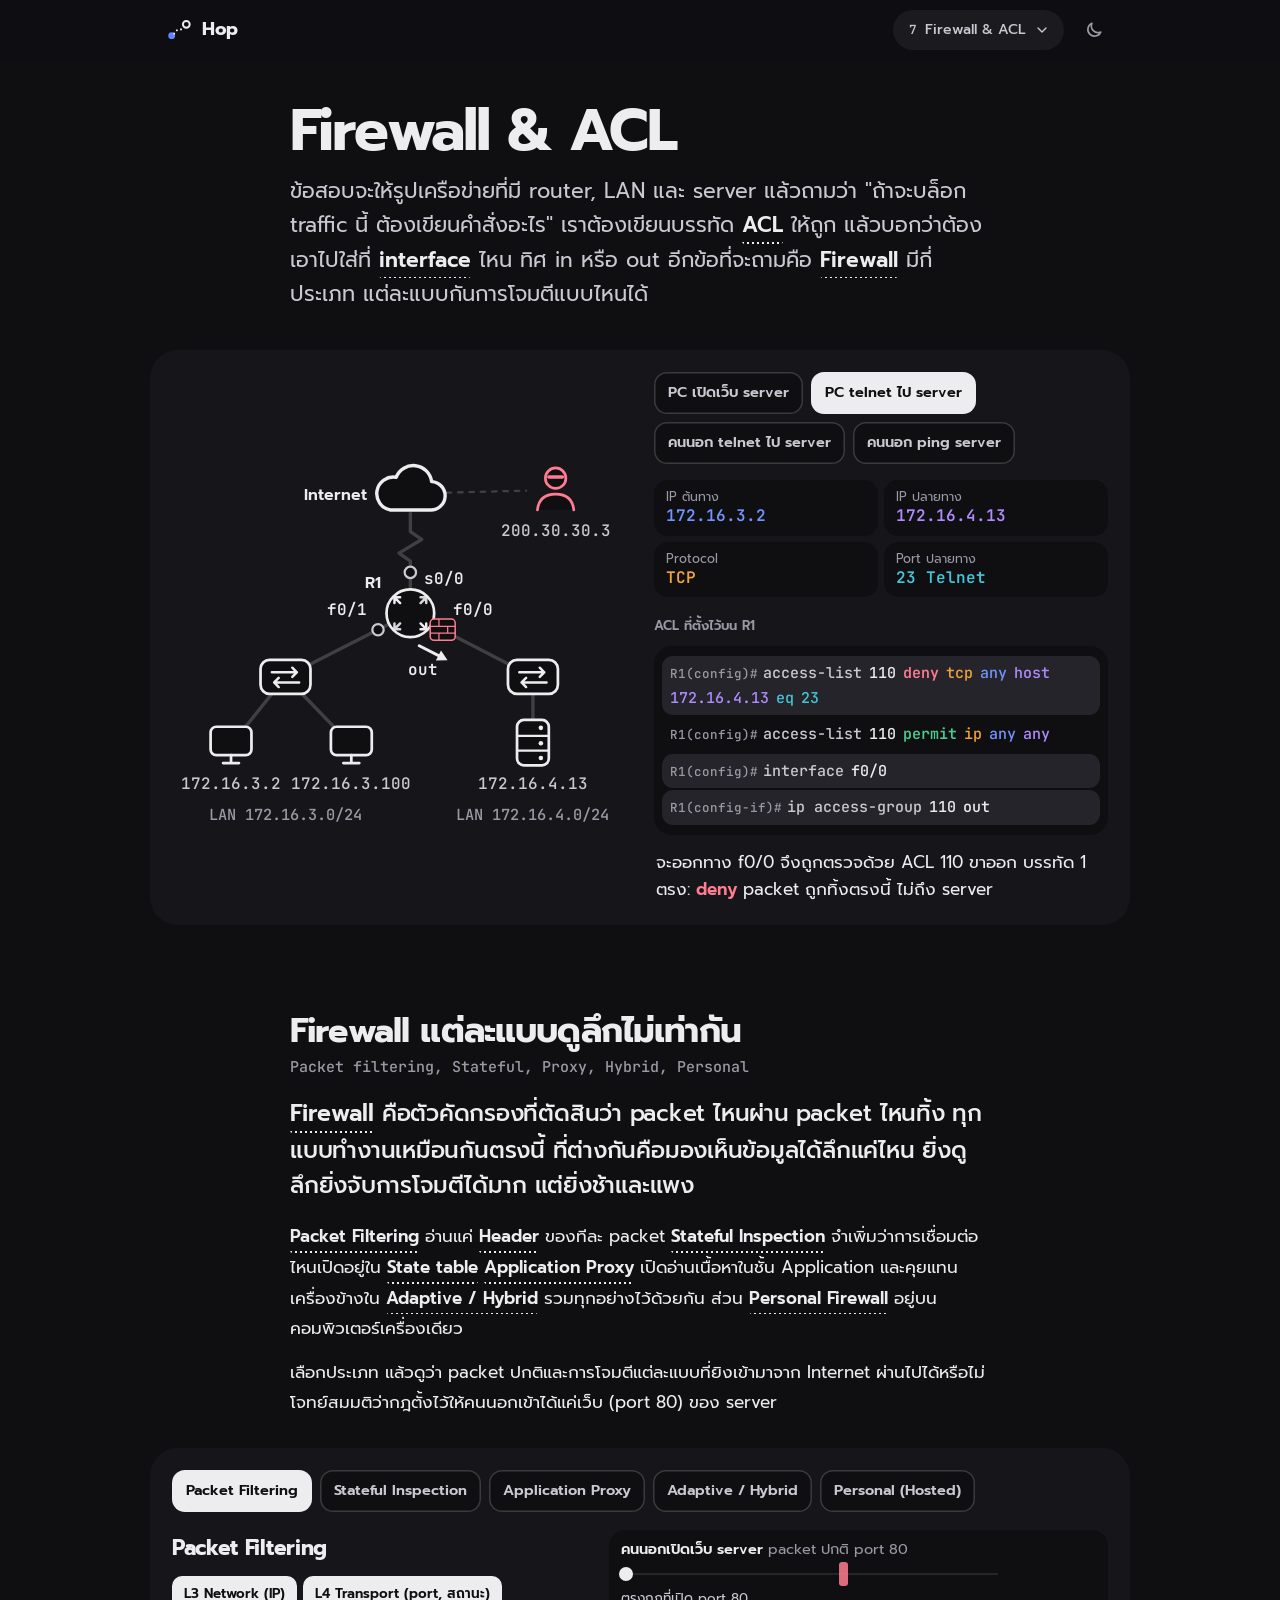
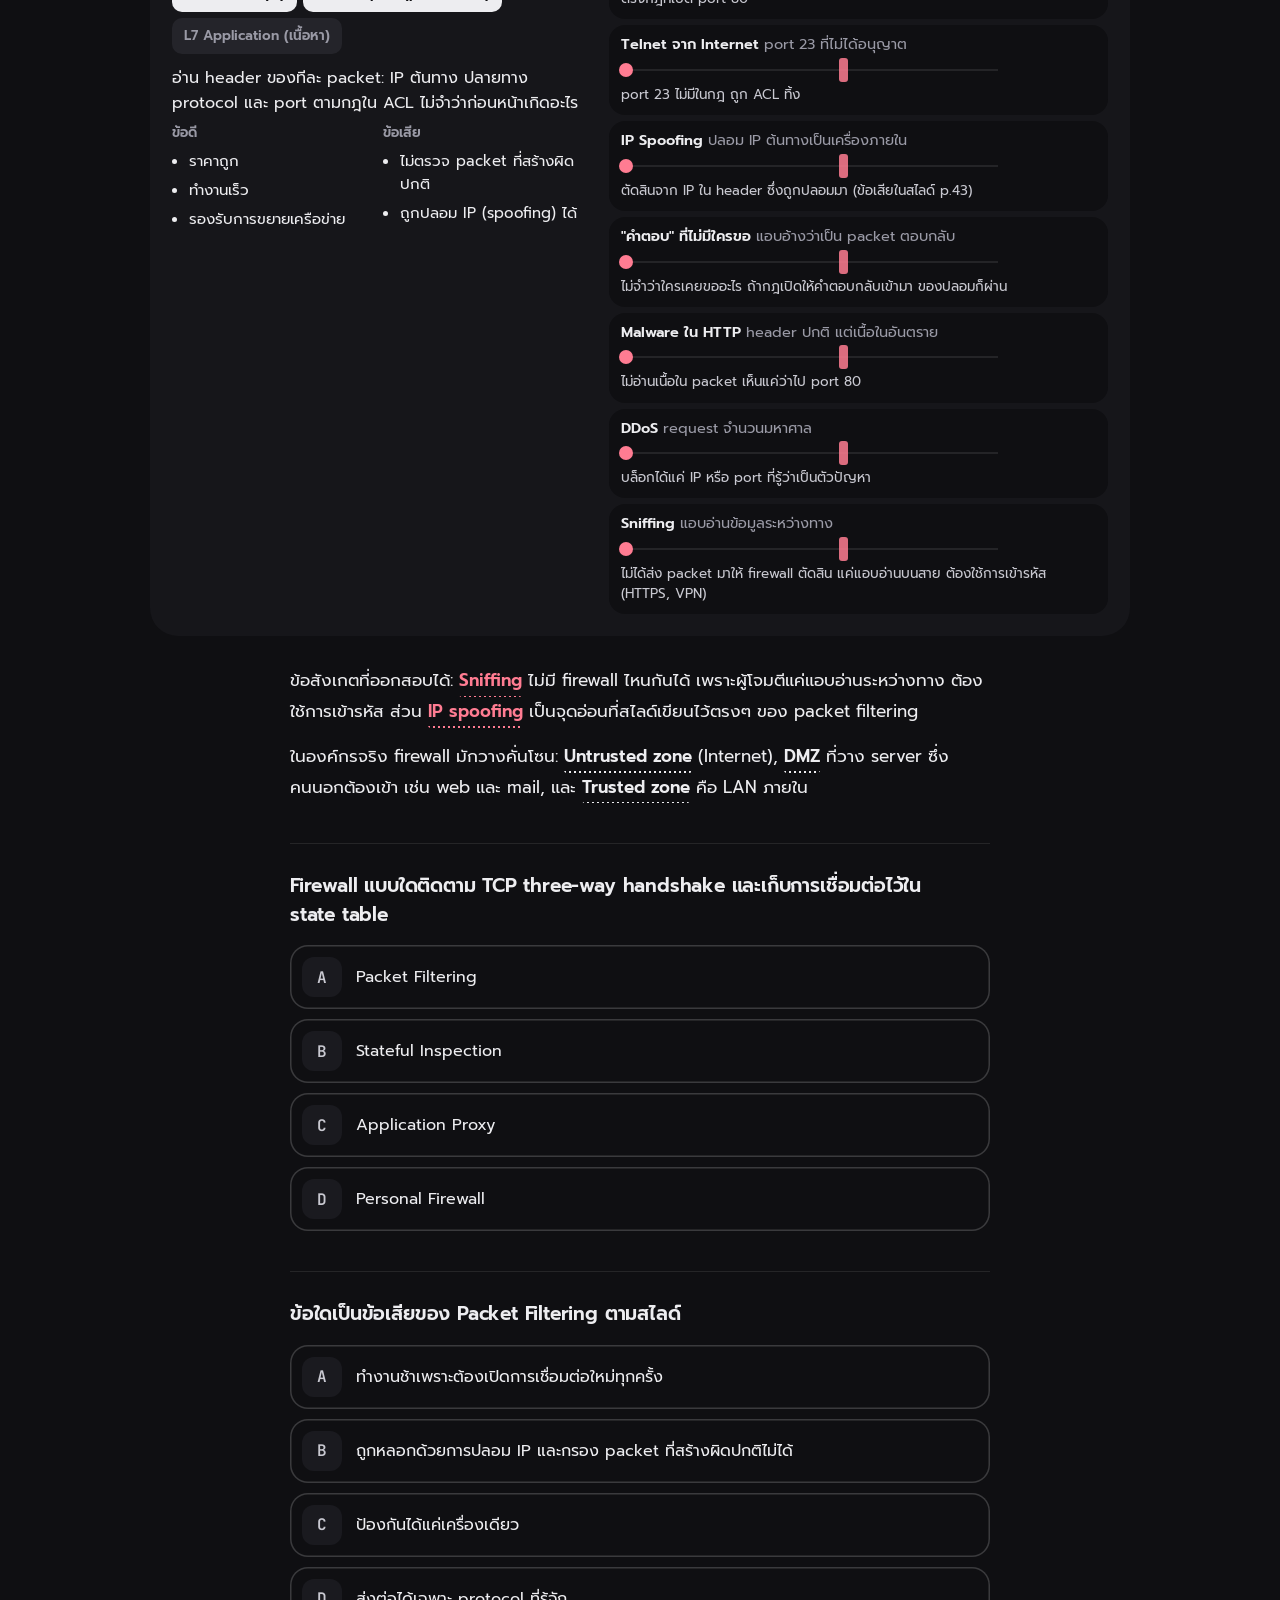
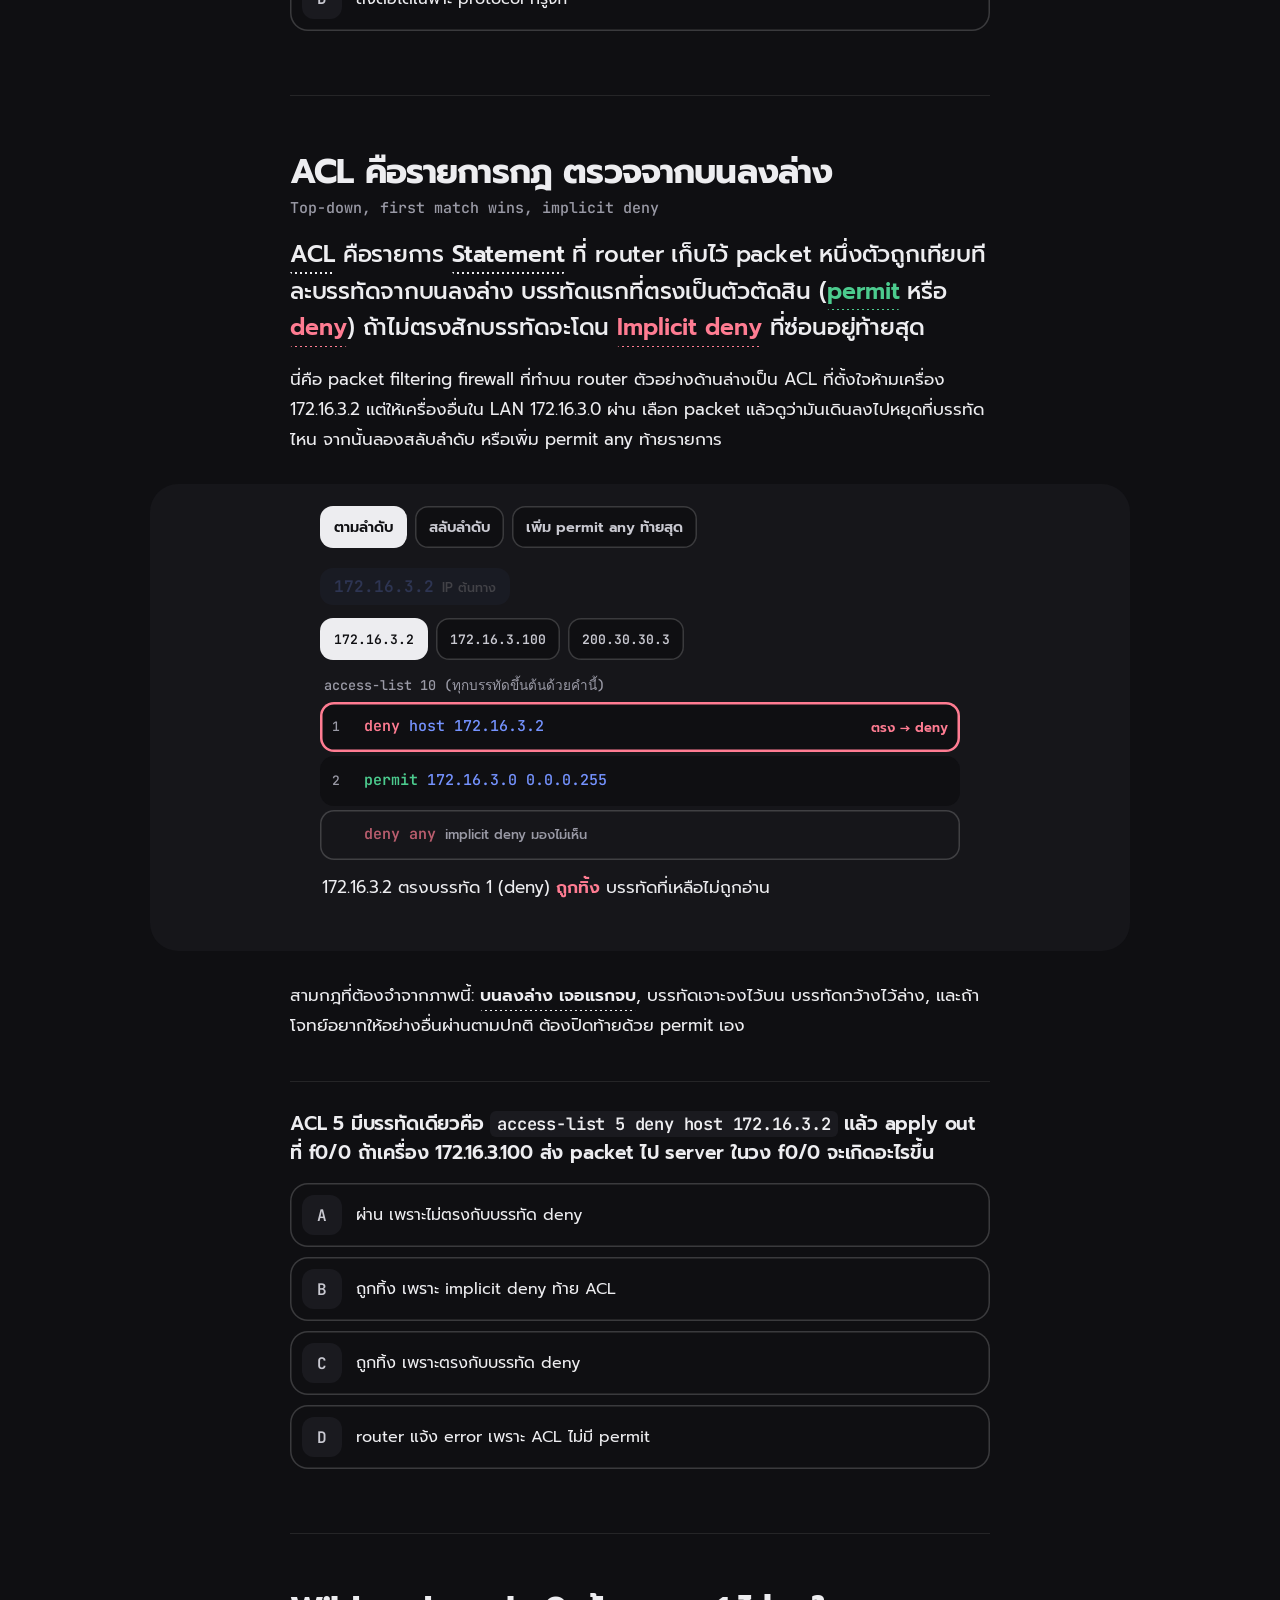
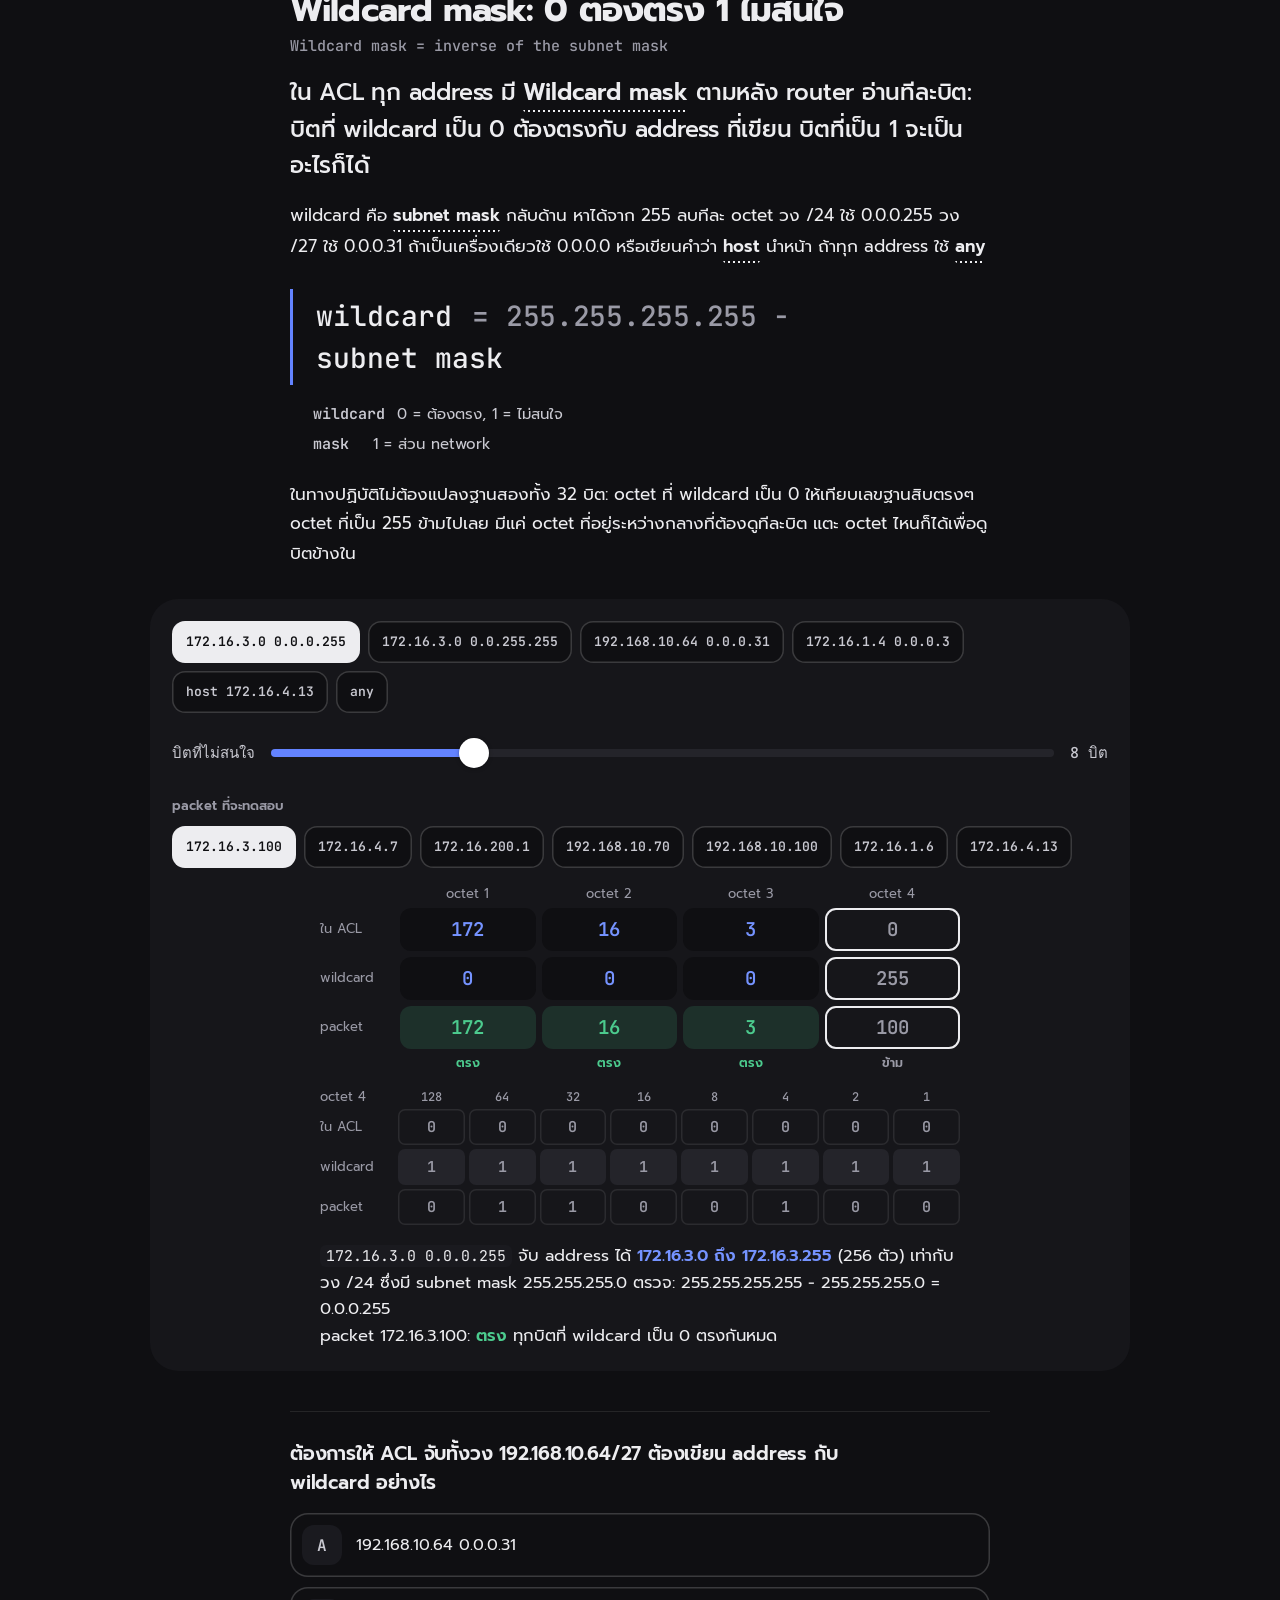
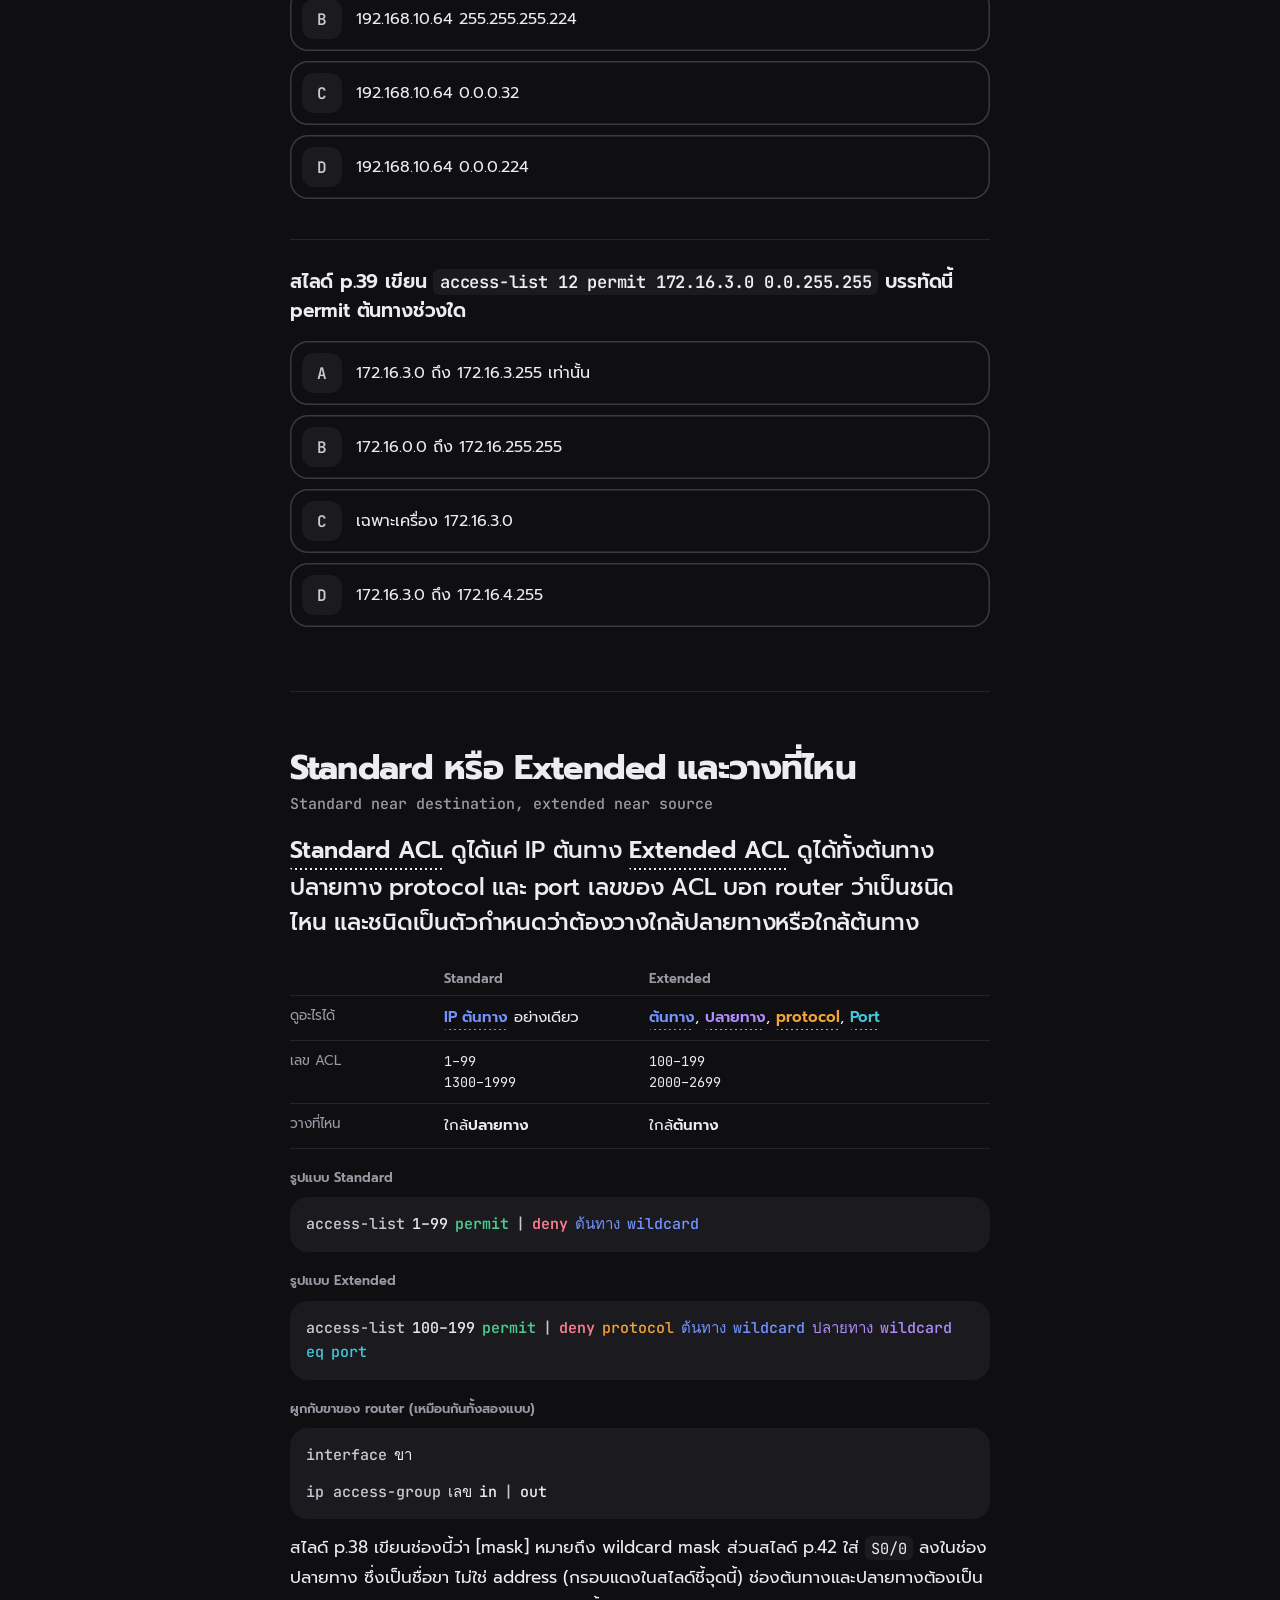
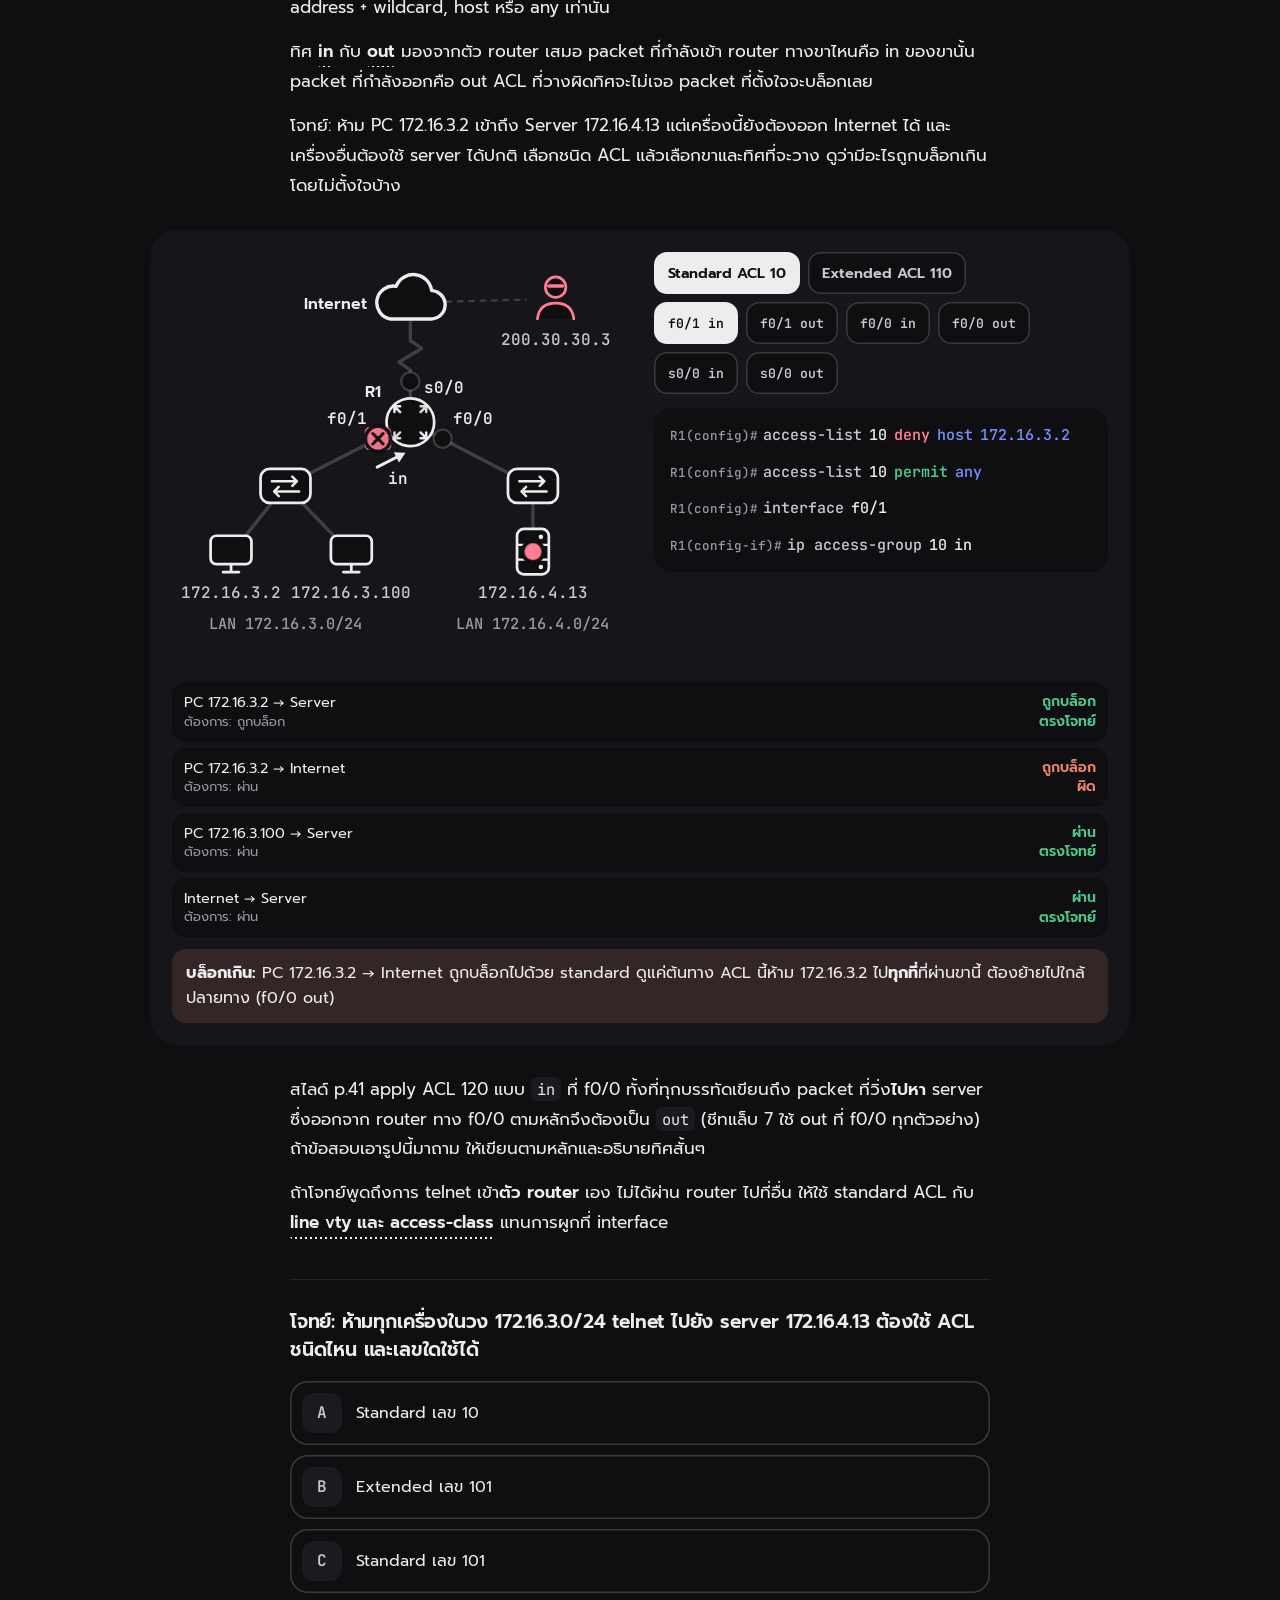
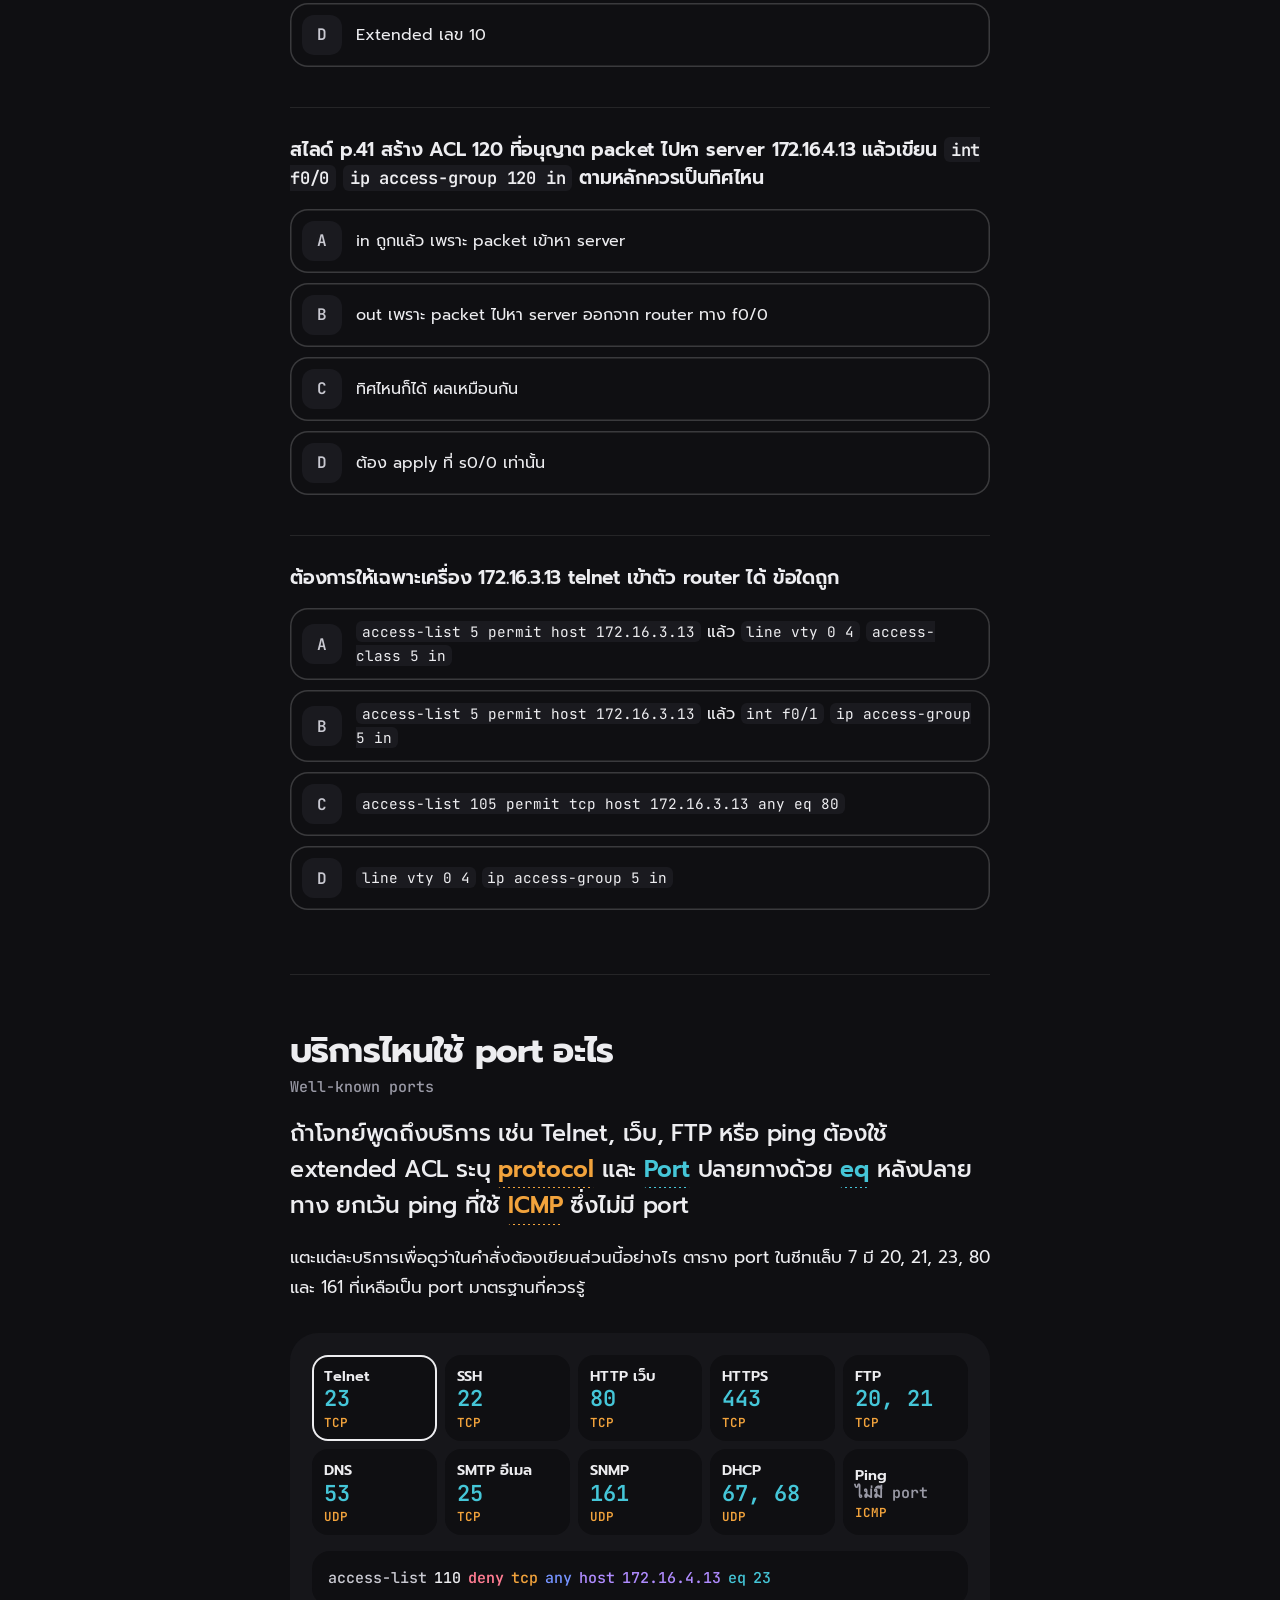
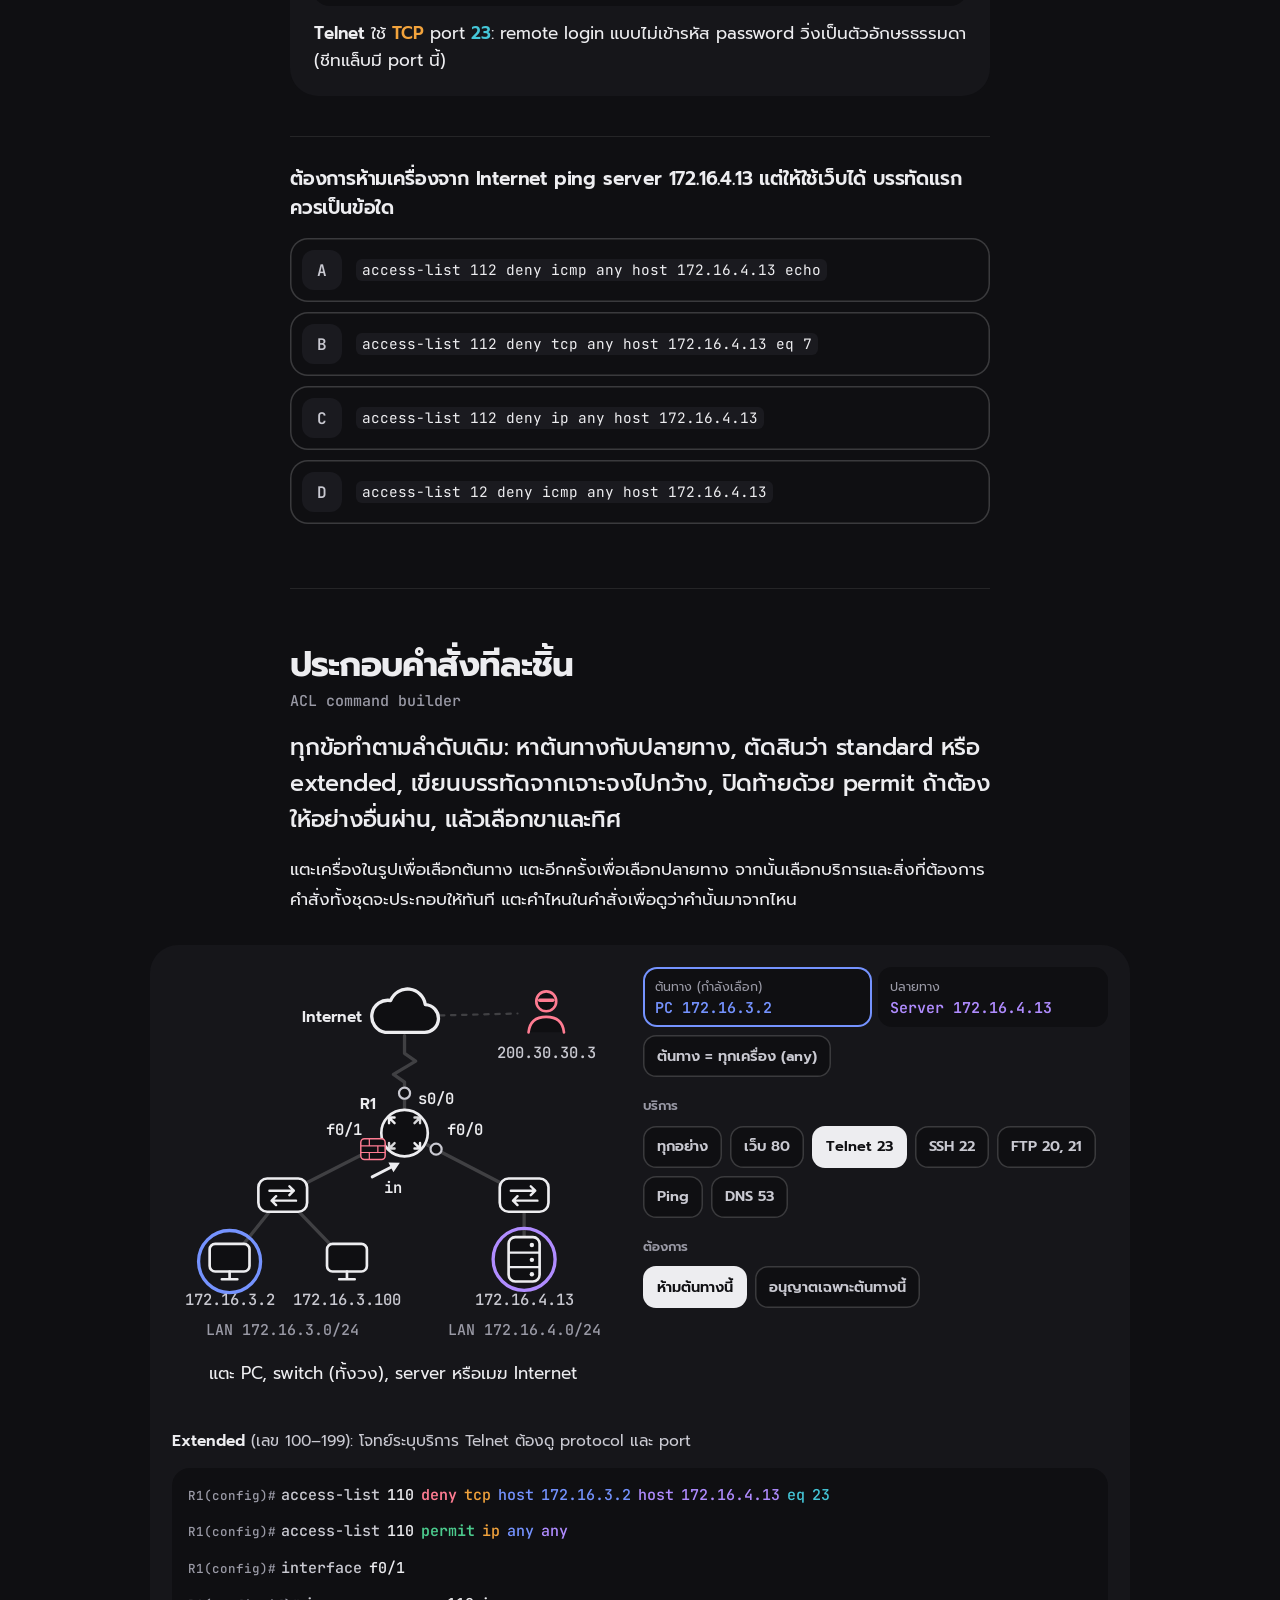
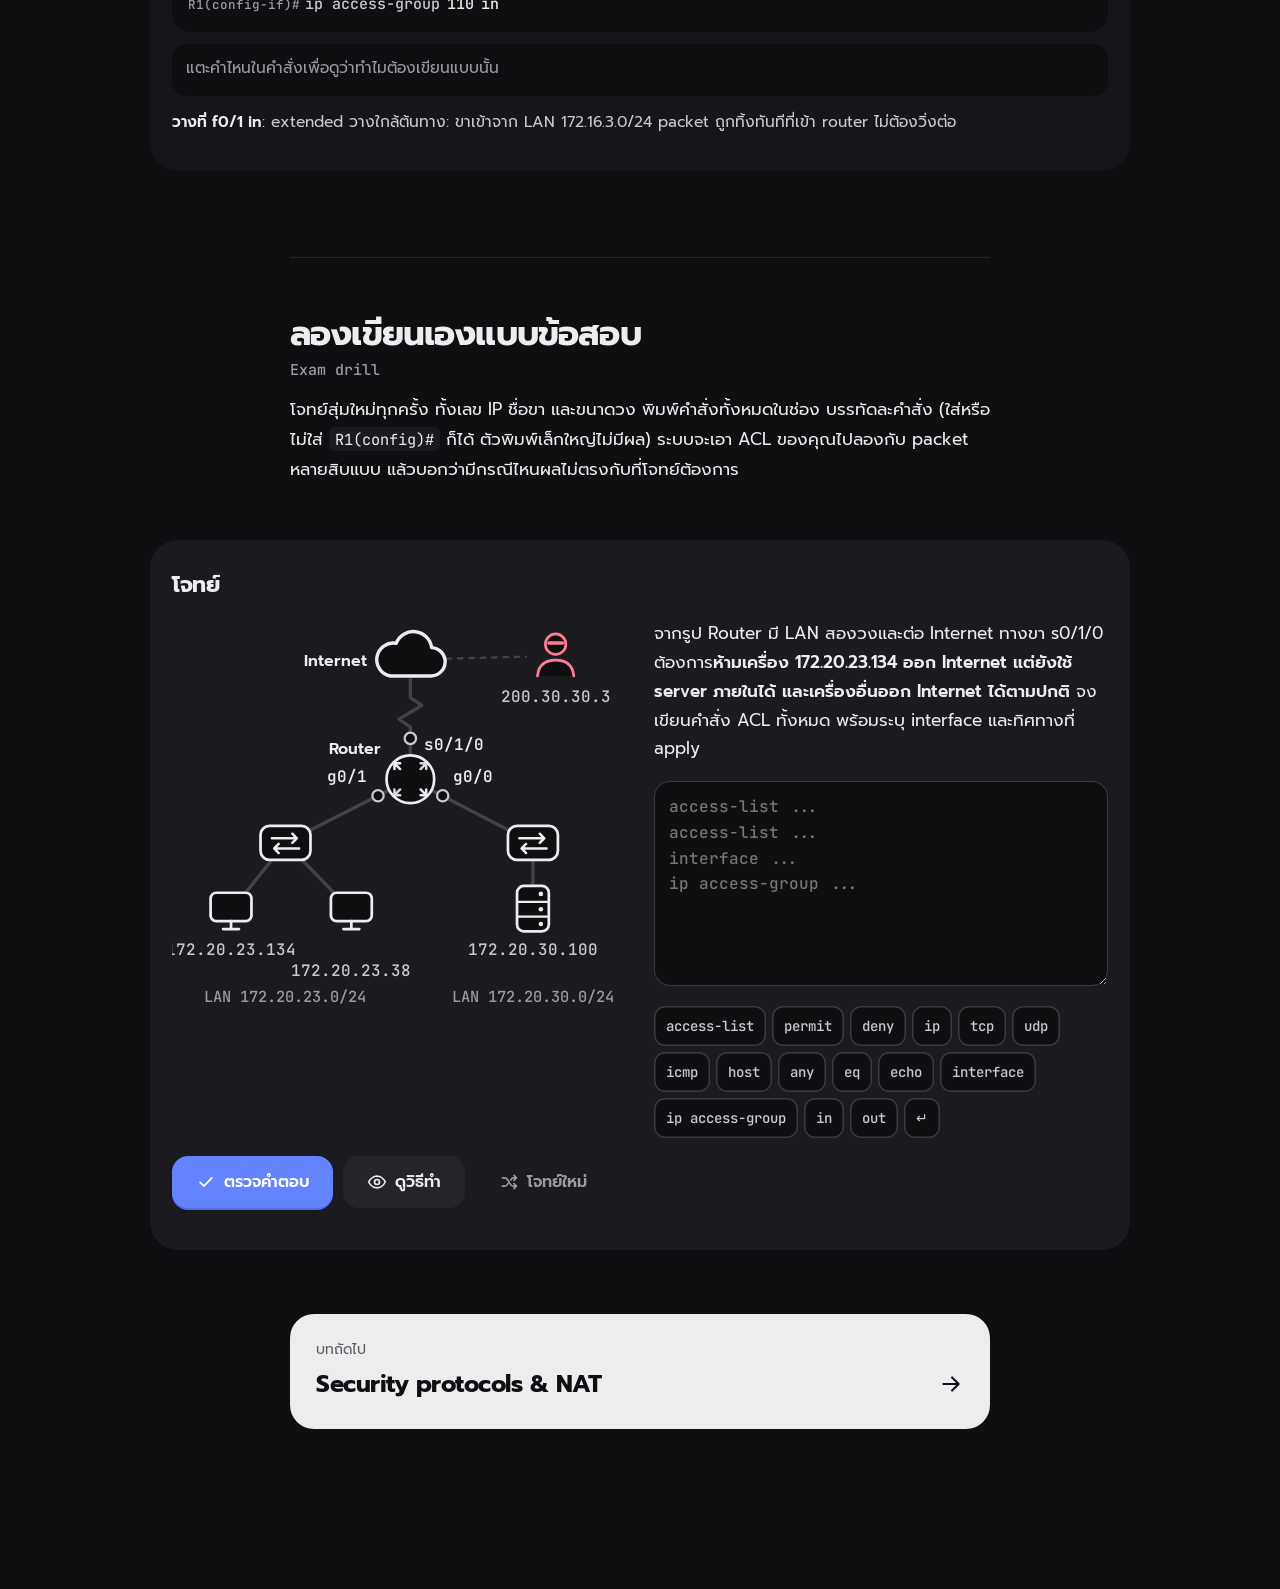
==== acl.html @ 0f4e8079 "Chapter 7: Firewall & ACL" ====
<!doctype html>
<html lang="th">
<head>
<meta charset="utf-8">
<meta name="viewport" content="width=device-width, initial-scale=1, viewport-fit=cover">
<title>Firewall &amp; ACL | Hop</title>
<meta name="theme-color" content="#0F0F12">
<link rel="preconnect" href="https://fonts.googleapis.com">
<link rel="preconnect" href="https://fonts.gstatic.com" crossorigin>
<link rel="stylesheet" href="https://fonts.googleapis.com/css2?family=Prompt:wght@400;500;600;700&family=JetBrains+Mono:wght@400;500;600&display=swap">
<link rel="stylesheet" href="assets/core.css">
<link rel="stylesheet" href="assets/ip.css">
<link rel="stylesheet" href="assets/acl.css">
</head>
<body>
<main>
  <div class="col head">
    <h1>Firewall &amp; ACL</h1>
    <p class="lede">ข้อสอบจะให้รูปเครือข่ายที่มี router, LAN และ server แล้วถามว่า "ถ้าจะบล็อก traffic นี้ ต้องเขียนคำสั่งอะไร" เราต้องเขียนบรรทัด [[acl|ACL]] ให้ถูก แล้วบอกว่าต้องเอาไปใส่ที่ [[iface|interface]] ไหน ทิศ in หรือ out อีกข้อที่จะถามคือ [[firewall]] มีกี่ประเภท แต่ละแบบกันการโจมตีแบบไหนได้</p>
  </div>

  <div class="fig map" id="map"></div>

  <section class="idea col" id="s-fw">
    <h2>Firewall แต่ละแบบดูลึกไม่เท่ากัน<span class="en">Packet filtering, Stateful, Proxy, Hybrid, Personal</span></h2>
    <p class="key">[[firewall|Firewall]] คือตัวคัดกรองที่ตัดสินว่า packet ไหนผ่าน packet ไหนทิ้ง ทุกแบบทำงานเหมือนกันตรงนี้ ที่ต่างกันคือมองเห็นข้อมูลได้ลึกแค่ไหน ยิ่งดูลึกยิ่งจับการโจมตีได้มาก แต่ยิ่งช้าและแพง</p>
    <p>[[pf]] อ่านแค่ [[header]] ของทีละ packet [[stateful]] จำเพิ่มว่าการเชื่อมต่อไหนเปิดอยู่ใน [[statetable]] [[proxy]] เปิดอ่านเนื้อหาในชั้น Application และคุยแทนเครื่องข้างใน [[hybrid]] รวมทุกอย่างไว้ด้วยกัน ส่วน [[personal]] อยู่บนคอมพิวเตอร์เครื่องเดียว</p>
    <p>เลือกประเภท แล้วดูว่า packet ปกติและการโจมตีแต่ละแบบที่ยิงเข้ามาจาก Internet ผ่านไปได้หรือไม่ โจทย์สมมติว่ากฎตั้งไว้ให้คนนอกเข้าได้แค่เว็บ (port 80) ของ server</p>
    <div class="fig" id="fig-fw"></div>
    <p>ข้อสังเกตที่ออกสอบได้: [[sniff|Sniffing]] ไม่มี firewall ไหนกันได้ เพราะผู้โจมตีแค่แอบอ่านระหว่างทาง ต้องใช้การเข้ารหัส ส่วน [[spoof|IP spoofing]] เป็นจุดอ่อนที่สไลด์เขียนไว้ตรงๆ ของ packet filtering</p>
    <p>ในองค์กรจริง firewall มักวางคั่นโซน: [[untrusted]] (Internet), [[dmz|DMZ]] ที่วาง server ซึ่งคนนอกต้องเข้า เช่น web และ mail, และ [[trusted]] คือ LAN ภายใน</p>
    <div id="q-fw"></div>
  </section>

  <section class="idea col" id="s-list">
    <h2>ACL คือรายการกฎ ตรวจจากบนลงล่าง<span class="en">Top-down, first match wins, implicit deny</span></h2>
    <p class="key">[[acl|ACL]] คือรายการ [[statement]] ที่ router เก็บไว้ packet หนึ่งตัวถูกเทียบทีละบรรทัดจากบนลงล่าง บรรทัดแรกที่ตรงเป็นตัวตัดสิน ([[permit]] หรือ [[deny]]) ถ้าไม่ตรงสักบรรทัดจะโดน [[implicit]] ที่ซ่อนอยู่ท้ายสุด</p>
    <p>นี่คือ packet filtering firewall ที่ทำบน router ตัวอย่างด้านล่างเป็น ACL ที่ตั้งใจห้ามเครื่อง 172.16.3.2 แต่ให้เครื่องอื่นใน LAN 172.16.3.0 ผ่าน เลือก packet แล้วดูว่ามันเดินลงไปหยุดที่บรรทัดไหน จากนั้นลองสลับลำดับ หรือเพิ่ม permit any ท้ายรายการ</p>
    <div class="fig" id="fig-list"></div>
    <p>สามกฎที่ต้องจำจากภาพนี้: [[firstmatch]], บรรทัดเจาะจงไว้บน บรรทัดกว้างไว้ล่าง, และถ้าโจทย์อยากให้อย่างอื่นผ่านตามปกติ ต้องปิดท้ายด้วย permit เอง</p>
    <div id="q-list"></div>
  </section>

  <section class="idea col" id="s-wild">
    <h2>Wildcard mask: 0 ต้องตรง 1 ไม่สนใจ<span class="en">Wildcard mask = inverse of the subnet mask</span></h2>
    <p class="key">ใน ACL ทุก address มี [[wildcard]] ตามหลัง router อ่านทีละบิต: บิตที่ wildcard เป็น 0 ต้องตรงกับ address ที่เขียน บิตที่เป็น 1 จะเป็นอะไรก็ได้</p>
    <p>wildcard คือ [[smask|subnet mask]] กลับด้าน หาได้จาก 255 ลบทีละ octet วง /24 ใช้ 0.0.0.255 วง /27 ใช้ 0.0.0.31 ถ้าเป็นเครื่องเดียวใช้ 0.0.0.0 หรือเขียนคำว่า [[hostkw|host]] นำหน้า ถ้าทุก address ใช้ [[anykw|any]]</p>
    <div id="eq-wc"></div>
    <p>ในทางปฏิบัติไม่ต้องแปลงฐานสองทั้ง 32 บิต: octet ที่ wildcard เป็น 0 ให้เทียบเลขฐานสิบตรงๆ octet ที่เป็น 255 ข้ามไปเลย มีแค่ octet ที่อยู่ระหว่างกลางที่ต้องดูทีละบิต แตะ octet ไหนก็ได้เพื่อดูบิตข้างใน</p>
    <div class="fig" id="fig-wc"></div>
    <div id="q-wc"></div>
  </section>

  <section class="idea col" id="s-type">
    <h2>Standard หรือ Extended และวางที่ไหน<span class="en">Standard near destination, extended near source</span></h2>
    <p class="key">[[standard]] ดูได้แค่ IP ต้นทาง [[extended]] ดูได้ทั้งต้นทาง ปลายทาง protocol และ port เลขของ ACL บอก router ว่าเป็นชนิดไหน และชนิดเป็นตัวกำหนดว่าต้องวางใกล้ปลายทางหรือใกล้ต้นทาง</p>
    <div id="tbl-type"></div>
    <p>ทิศ [[inbound|in]] กับ [[outbound|out]] มองจากตัว router เสมอ packet ที่กำลังเข้า router ทางขาไหนคือ in ของขานั้น packet ที่กำลังออกคือ out ACL ที่วางผิดทิศจะไม่เจอ packet ที่ตั้งใจจะบล็อกเลย</p>
    <p>โจทย์: ห้าม PC 172.16.3.2 เข้าถึง Server 172.16.4.13 แต่เครื่องนี้ยังต้องออก Internet ได้ และเครื่องอื่นต้องใช้ server ได้ปกติ เลือกชนิด ACL แล้วเลือกขาและทิศที่จะวาง ดูว่ามีอะไรถูกบล็อกเกินโดยไม่ตั้งใจบ้าง</p>
    <div class="fig" id="fig-place"></div>
    <p>สไลด์ p.41 apply ACL 120 แบบ <code>in</code> ที่ f0/0 ทั้งที่ทุกบรรทัดเขียนถึง packet ที่วิ่ง<b>ไปหา</b> server ซึ่งออกจาก router ทาง f0/0 ตามหลักจึงต้องเป็น <code>out</code> (ชีทแล็บ 7 ใช้ out ที่ f0/0 ทุกตัวอย่าง) ถ้าข้อสอบเอารูปนี้มาถาม ให้เขียนตามหลักและอธิบายทิศสั้นๆ</p>
    <p>ถ้าโจทย์พูดถึงการ telnet เข้า<b>ตัว router</b> เอง ไม่ได้ผ่าน router ไปที่อื่น ให้ใช้ standard ACL กับ [[vty|line vty และ access-class]] แทนการผูกที่ interface</p>
    <div id="q-type"></div>
  </section>

  <section class="idea col" id="s-port">
    <h2>บริการไหนใช้ port อะไร<span class="en">Well-known ports</span></h2>
    <p class="key">ถ้าโจทย์พูดถึงบริการ เช่น Telnet, เว็บ, FTP หรือ ping ต้องใช้ extended ACL ระบุ [[proto|protocol]] และ [[port]] ปลายทางด้วย [[eq|eq]] หลังปลายทาง ยกเว้น ping ที่ใช้ [[icmp|ICMP]] ซึ่งไม่มี port</p>
    <p>แตะแต่ละบริการเพื่อดูว่าในคำสั่งต้องเขียนส่วนนี้อย่างไร ตาราง port ในชีทแล็บ 7 มี 20, 21, 23, 80 และ 161 ที่เหลือเป็น port มาตรฐานที่ควรรู้</p>
    <div class="fig in-col" id="fig-port"></div>
    <div id="q-port"></div>
  </section>

  <section class="idea col" id="s-build">
    <h2>ประกอบคำสั่งทีละชิ้น<span class="en">ACL command builder</span></h2>
    <p class="key">ทุกข้อทำตามลำดับเดิม: หาต้นทางกับปลายทาง, ตัดสินว่า standard หรือ extended, เขียนบรรทัดจากเจาะจงไปกว้าง, ปิดท้ายด้วย permit ถ้าต้องให้อย่างอื่นผ่าน, แล้วเลือกขาและทิศ</p>
    <p>แตะเครื่องในรูปเพื่อเลือกต้นทาง แตะอีกครั้งเพื่อเลือกปลายทาง จากนั้นเลือกบริการและสิ่งที่ต้องการ คำสั่งทั้งชุดจะประกอบให้ทันที แตะคำไหนในคำสั่งเพื่อดูว่าคำนั้นมาจากไหน</p>
    <div class="fig" id="fig-build"></div>
  </section>

  <section class="idea col" id="s-drill">
    <h2>ลองเขียนเองแบบข้อสอบ<span class="en">Exam drill</span></h2>
    <p>โจทย์สุ่มใหม่ทุกครั้ง ทั้งเลข IP ชื่อขา และขนาดวง พิมพ์คำสั่งทั้งหมดในช่อง บรรทัดละคำสั่ง (ใส่หรือไม่ใส่ <code>R1(config)#</code> ก็ได้ ตัวพิมพ์เล็กใหญ่ไม่มีผล) ระบบจะเอา ACL ของคุณไปลองกับ packet หลายสิบแบบ แล้วบอกว่ามีกรณีไหนผลไม่ตรงกับที่โจทย์ต้องการ</p>
  </section>
  <div class="drill" id="drill"></div>

  <a class="next" href="protocols.html"><div class="s">บทถัดไป</div><div class="t">Security protocols &amp; NAT <svg viewBox="0 0 24 24" fill="none" stroke="currentColor" stroke-width="2" stroke-linecap="round" stroke-linejoin="round"><path d="M5 12h14M13 6l6 6-6 6"/></svg></div></a>
</main>
<script src="assets/core.js"></script>
<script src="assets/ipcalc.js"></script>
<script src="assets/acl-concepts.js"></script>
<script src="acl.js"></script>
</body>
</html>
---- assets/core.css ----
/* Hop: shared design system. One reading column, figures on a soft band, colour = meaning (each concept keeps one hue everywhere). */
:root {
  --bg: #FBFBFA; --surface: #F1F1EF; --surface-2: #E7E7E4; --band: #F3F3F1; --ink: #141418; --ink-2: #3B3B44; --muted: #6E6E78; --line: rgba(20,20,24,.10); --line-2: rgba(20,20,24,.18);
  --accent: #2F5BEA; --accent-press: #2549C4; --on-accent: #fff; --accent-soft: rgba(47,91,234,.12);
  /* meaning colours: net/blue, sub/amber, host/green, violet, rose, teal */
  --c-blue: #2F5BEA;  --c-blue-s: #E3EAFD;
  --c-amber: #C76A00; --c-amber-s: #FCEBD6;
  --c-green: #12855A; --c-green-s: #DCF2E7;
  --c-violet: #7A45D8; --c-violet-s: #EEE5FC;
  --c-rose: #D0344F; --c-rose-s: #FCE3E7;
  --c-teal: #0C7F91; --c-teal-s: #D9F0F3;
  --good: #12855A; --good-soft: #DCF2E7; --bad: #C2331D; --bad-soft: #FCE6E1;
  --font: "Prompt", "Noto Sans Thai", "Leelawadee UI", system-ui, sans-serif;
  --mono: "JetBrains Mono", ui-monospace, "SF Mono", Consolas, monospace;
  --ease: cubic-bezier(.23,1,.32,1); --ease-io: cubic-bezier(.77,0,.175,1); --drawer: cubic-bezier(.32,.72,0,1);
  --col: 700px; --wide: 980px; --r: 20px;
  color-scheme: light;
}
:root:not([data-theme="light"]) {
  --bg: #0F0F12; --surface: #1A1A1F; --surface-2: #24242A; --band: #16161A; --ink: #EDEDF0; --ink-2: #C9C9D1; --muted: #9A9AA6; --line: rgba(255,255,255,.09); --line-2: rgba(255,255,255,.18);
  --accent: #6383FF; --accent-press: #4F70F0; --accent-soft: rgba(99,131,255,.16);
  --c-blue: #7593FF;  --c-blue-s: rgba(117,147,255,.16);
  --c-amber: #F2A33C; --c-amber-s: rgba(242,163,60,.16);
  --c-green: #4CCB8E; --c-green-s: rgba(76,203,142,.15);
  --c-violet: #B08CFF; --c-violet-s: rgba(176,140,255,.16);
  --c-rose: #FF7C92; --c-rose-s: rgba(255,124,146,.15);
  --c-teal: #45C6D8; --c-teal-s: rgba(69,198,216,.15);
  --good: #4CCB8E; --good-soft: rgba(76,203,142,.14); --bad: #F2846F; --bad-soft: rgba(242,132,111,.14);
  color-scheme: dark; }
:root[data-theme="dark"] {
  --bg: #0F0F12; --surface: #1A1A1F; --surface-2: #24242A; --band: #16161A; --ink: #EDEDF0; --ink-2: #C9C9D1; --muted: #9A9AA6; --line: rgba(255,255,255,.09); --line-2: rgba(255,255,255,.18);
  --accent: #6383FF; --accent-press: #4F70F0; --accent-soft: rgba(99,131,255,.16);
  --c-blue: #7593FF;  --c-blue-s: rgba(117,147,255,.16);
  --c-amber: #F2A33C; --c-amber-s: rgba(242,163,60,.16);
  --c-green: #4CCB8E; --c-green-s: rgba(76,203,142,.15);
  --c-violet: #B08CFF; --c-violet-s: rgba(176,140,255,.16);
  --c-rose: #FF7C92; --c-rose-s: rgba(255,124,146,.15);
  --c-teal: #45C6D8; --c-teal-s: rgba(69,198,216,.15);
  --good: #4CCB8E; --good-soft: rgba(76,203,142,.14); --bad: #F2846F; --bad-soft: rgba(242,132,111,.14);
  color-scheme: dark; }

* { box-sizing: border-box; }
html { -webkit-tap-highlight-color: transparent; -webkit-text-size-adjust: 100%; scroll-padding-top: 76px; }
body { margin: 0; background: var(--bg); color: var(--ink); font: 400 17px/1.75 var(--font); overflow-x: hidden; }
button { font: inherit; color: inherit; background: none; border: 0; padding: 0; cursor: pointer; -webkit-user-select: none; user-select: none; touch-action: manipulation; }
a { color: var(--accent); text-decoration: none; }
:focus-visible { outline: 2px solid var(--accent); outline-offset: 2px; border-radius: 8px; }
[hidden] { display: none !important; }
b, strong { font-weight: 600; }
.mono, code { font-family: var(--mono); font-size: .9em; }
code { background: var(--surface); padding: .1em .4em; border-radius: 6px; }
svg text { font-family: var(--font); }

/* top bar */
.bar { position: sticky; top: 0; z-index: 30; background: color-mix(in srgb, var(--bg) 84%, transparent); backdrop-filter: saturate(170%) blur(16px); -webkit-backdrop-filter: saturate(170%) blur(16px); border-bottom: 1px solid transparent; transition: border-color 200ms ease; padding-top: env(safe-area-inset-top, 0px); }
.bar.scrolled { border-bottom-color: var(--line); }
.bar-in { max-width: var(--wide); margin: 0 auto; height: 60px; padding: 0 16px; display: flex; align-items: center; gap: 10px; }
.brand { display: flex; align-items: center; gap: 10px; font-weight: 700; font-size: 18px; letter-spacing: -.02em; color: var(--ink); margin-right: auto; }
.brand svg { width: 26px; height: 26px; }
.chap-pill { height: 40px; padding: 0 14px 0 16px; border-radius: 999px; background: var(--surface); font-size: 14px; font-weight: 500; display: inline-flex; align-items: center; gap: 8px; color: var(--ink-2); }
.chap-pill svg { width: 16px; height: 16px; }
.iconbtn { width: 40px; height: 40px; border-radius: 999px; display: grid; place-items: center; color: var(--muted); flex: none; }
.iconbtn svg { width: 20px; height: 20px; }
.progress { position: absolute; left: 0; bottom: -1px; height: 2px; background: var(--accent); width: 0; transform-origin: left; }

/* chapter menu (drops from bar) */
.menu { position: fixed; inset: 0; z-index: 40; pointer-events: none; }
.menu .scrim { position: absolute; inset: 0; background: rgba(10,10,14,.32); opacity: 0; transition: opacity 220ms ease; }
.menu .panel { position: absolute; right: max(16px, calc((100vw - var(--wide)) / 2 + 16px)); top: calc(env(safe-area-inset-top, 0px) + 64px); width: min(380px, calc(100vw - 32px)); background: var(--bg); border-radius: 22px; padding: 8px; box-shadow: 0 24px 60px rgba(0,0,0,.18), 0 0 0 1px var(--line); transform-origin: top right; transform: scale(.96) translateY(-6px); opacity: 0; transition: transform 220ms var(--ease), opacity 160ms ease; max-height: calc(100vh - 90px); overflow: auto; }
.menu.open { pointer-events: auto; }
.menu.open .scrim { opacity: 1; }
.menu.open .panel { transform: none; opacity: 1; }
.menu a { display: grid; grid-template-columns: 36px 1fr; gap: 12px; align-items: center; padding: 10px 12px; border-radius: 14px; color: var(--ink); }
.menu a .n { width: 36px; height: 36px; border-radius: 11px; display: grid; place-items: center; font: 600 14px var(--mono); background: var(--surface); color: var(--ink-2); }
.menu a .t { font-weight: 600; font-size: 15px; line-height: 1.3; }
.menu a .s { font-size: 13px; color: var(--muted); line-height: 1.35; }
.menu a[aria-current="page"] { background: var(--accent-soft); }
.menu a[aria-current="page"] .n { background: var(--accent); color: #fff; }
@media (hover: hover) and (pointer: fine) { .menu a:hover { background: var(--surface); } .iconbtn:hover { background: var(--surface); color: var(--ink); } }

/* page */
main { padding: 0 16px 160px; }
.col { max-width: var(--col); margin-left: auto; margin-right: auto; }
.wide { max-width: var(--wide); margin-left: auto; margin-right: auto; }
.head { padding: 40px 0 8px; }
.head h1 { font-size: clamp(36px, 7vw, 58px); line-height: 1.04; letter-spacing: -.035em; margin: 0 0 14px; font-weight: 700; text-wrap: balance; }
.head .lede { font-size: clamp(18px, 2.4vw, 21px); line-height: 1.6; color: var(--ink-2); margin: 0; max-width: 36em; text-wrap: pretty; }

section.idea { padding: 56px 0 8px; }
section.idea + section.idea { border-top: 1px solid var(--line); margin-top: 48px; }
.idea h2 { font-size: clamp(26px, 4.4vw, 34px); line-height: 1.18; letter-spacing: -.025em; margin: 0 0 6px; font-weight: 700; text-wrap: balance; }
.idea h2 .en { display: block; font: 500 15px/1.4 var(--mono); color: var(--muted); letter-spacing: 0; margin-top: 6px; }
.idea p { margin: 14px 0; text-wrap: pretty; }
.idea .key { font-size: clamp(20px, 2.8vw, 23px); line-height: 1.55; font-weight: 500; color: var(--ink); margin: 18px 0; letter-spacing: -.01em; }
.idea ul, .idea ol { padding-left: 1.3em; margin: 12px 0; }
.idea li { margin: 6px 0; }
.idea h3 { font-size: 20px; letter-spacing: -.015em; margin: 32px 0 4px; }

/* inline concept term: dotted underline in its meaning colour, tap opens the concept sheet */
.term { display: inline; font-weight: 600; color: var(--tc, var(--ink)); background: linear-gradient(to right, currentColor 40%, transparent 0) left bottom / 5px 1.5px repeat-x; padding-bottom: 1px; border-radius: 3px; cursor: pointer; -webkit-user-select: text; user-select: text; text-align: inherit; line-height: inherit; }
.term:active { background-color: var(--tcs, var(--surface)); }
@media (hover: hover) and (pointer: fine) { .term:hover { background-color: var(--tcs, var(--surface)); } }
.t-blue { --tc: var(--c-blue); --tcs: var(--c-blue-s); } .t-amber { --tc: var(--c-amber); --tcs: var(--c-amber-s); } .t-green { --tc: var(--c-green); --tcs: var(--c-green-s); }
.t-violet { --tc: var(--c-violet); --tcs: var(--c-violet-s); } .t-rose { --tc: var(--c-rose); --tcs: var(--c-rose-s); } .t-teal { --tc: var(--c-teal); --tcs: var(--c-teal-s); } .t-ink { --tc: var(--ink); --tcs: var(--surface); }

/* key formula: large, tokens coloured + tappable, left accent rule */
.eq { margin: 26px 0; padding: 6px 0 6px 20px; border-left: 3px solid var(--accent); font: 500 clamp(21px, 3.6vw, 28px)/1.5 var(--mono); letter-spacing: -.01em; overflow-x: auto; scrollbar-width: none; }
.eq::-webkit-scrollbar { display: none; }
.eq .tok { font: inherit; color: var(--tc); padding: 0 .12em; border-radius: 8px; background: var(--tcs); white-space: nowrap; }
.eq .op { color: var(--muted); }
.legend { display: grid; gap: 8px; margin: -8px 0 24px 23px; }
.legend button { display: grid; grid-template-columns: auto 1fr; gap: 12px; align-items: baseline; text-align: left; font-size: 15px; line-height: 1.5; color: var(--ink-2); }
.legend button b { font: 600 15px var(--mono); color: var(--tc); min-width: 3.2em; }

/* figure band */
.fig { margin: 30px auto; background: var(--band); border-radius: 28px; padding: 22px; position: relative; max-width: var(--wide); }
.fig.in-col { max-width: var(--col); }
.fig svg { display: block; width: 100%; height: auto; overflow: visible; }
.fig .ctrls { display: flex; flex-wrap: wrap; gap: 10px 14px; align-items: center; margin-top: 16px; }
.fig .readout { font: 500 15px/1.6 var(--mono); color: var(--ink-2); }
.fig .say { font-size: 17px; line-height: 1.6; margin: 14px 2px 0; min-height: 3.2em; color: var(--ink); text-wrap: pretty; }
.fig .say b { color: var(--tc, var(--ink)); }
.idea .fig:not(.in-col) { width: min(var(--wide), calc(100vw - 32px)); margin-left: calc((100% - min(var(--wide), 100vw - 32px)) / 2); }
@media (max-width: 560px) { .fig, .idea .fig:not(.in-col) { width: auto; margin-left: -16px; margin-right: -16px; border-radius: 0; padding: 18px 16px; } }

/* controls */
.btn { height: 52px; padding: 0 24px; border-radius: 16px; font-weight: 600; font-size: 16px; background: var(--surface-2); display: inline-flex; align-items: center; justify-content: center; gap: 8px; transition: transform 140ms var(--ease), background-color 160ms ease; }
.btn:active { transform: scale(.97); }
.btn.primary { background: var(--accent); color: var(--on-accent); box-shadow: 0 2px 0 var(--accent-press); }
.btn.small { height: 42px; padding: 0 16px; font-size: 14px; border-radius: 13px; }
.btn.ghost { background: transparent; color: var(--muted); }
.btn[disabled] { opacity: .4; pointer-events: none; }
.seg { display: inline-flex; background: var(--surface-2); border-radius: 14px; padding: 4px; gap: 2px; position: relative; }
.seg button { height: 38px; padding: 0 14px; border-radius: 10px; font-size: 14px; font-weight: 600; color: var(--muted); transition: color 160ms ease, background-color 160ms ease; white-space: nowrap; }
.seg button[aria-pressed="true"] { background: var(--bg); color: var(--ink); box-shadow: 0 1px 3px rgba(0,0,0,.08); }
.slider { -webkit-appearance: none; appearance: none; height: 44px; background: transparent; flex: 1; min-width: 160px; touch-action: pan-y; --p: 50%; }
.slider::-webkit-slider-runnable-track { height: 8px; border-radius: 99px; background: linear-gradient(to right, var(--accent) var(--p), var(--surface-2) var(--p)); }
.slider::-moz-range-track { height: 8px; border-radius: 99px; background: linear-gradient(to right, var(--accent) var(--p), var(--surface-2) var(--p)); }
.slider::-webkit-slider-thumb { -webkit-appearance: none; width: 30px; height: 30px; margin-top: -11px; border-radius: 50%; background: #fff; box-shadow: 0 1px 4px rgba(0,0,0,.25), 0 0 0 1px rgba(0,0,0,.05); }
.slider::-moz-range-thumb { width: 30px; height: 30px; border: 0; border-radius: 50%; background: #fff; box-shadow: 0 1px 4px rgba(0,0,0,.25); }
.field { height: 50px; border-radius: 14px; border: 1.5px solid var(--line-2); background: var(--bg); padding: 0 14px; font: 500 17px var(--mono); color: var(--ink); width: 100%; min-width: 0; transition: border-color 150ms ease, background-color 150ms ease; }
.field:focus { outline: none; border-color: var(--accent); }
.field.ok { border-color: var(--good); background: var(--good-soft); }
.field.no { border-color: var(--bad); background: var(--bad-soft); }

/* scrubber: a timeline whose stops are named events, drag or play */
.scrub { margin-top: 18px; user-select: none; -webkit-user-select: none; }
.scrub .row { display: flex; align-items: center; gap: 14px; }
.scrub .play { width: 48px; height: 48px; border-radius: 50%; background: var(--ink); color: var(--bg); display: grid; place-items: center; flex: none; transition: transform 140ms var(--ease); }
.scrub .play:active { transform: scale(.94); }
.scrub .play svg { width: 18px; height: 18px; }
.scrub .track { position: relative; flex: 1; height: 48px; touch-action: none; cursor: pointer; }
.scrub .rail { position: absolute; left: 0; right: 0; top: 50%; height: 6px; margin-top: -3px; border-radius: 99px; background: var(--surface-2); }
.scrub .fill { position: absolute; left: 0; top: 50%; height: 6px; margin-top: -3px; border-radius: 99px; background: var(--ink); width: 0; }
.scrub .stop { position: absolute; top: 50%; width: 12px; height: 12px; margin: -6px 0 0 -6px; border-radius: 50%; background: var(--bg); box-shadow: inset 0 0 0 2px var(--line-2); transition: box-shadow 160ms ease, background-color 160ms ease; }
.scrub .stop.past { background: var(--ink); box-shadow: none; }
.scrub .knob { position: absolute; top: 50%; width: 26px; height: 26px; margin: -13px 0 0 -13px; border-radius: 50%; background: var(--bg); box-shadow: 0 0 0 3px var(--ink), 0 4px 10px rgba(0,0,0,.18); }
.scrub .label { margin-top: 6px; font-size: 15px; font-weight: 600; color: var(--ink); min-height: 1.6em; display: flex; gap: 10px; align-items: baseline; }
.scrub .label .k { font: 500 13px var(--mono); color: var(--muted); }

/* MCQ check */
.check { margin: 40px 0 8px; padding-top: 28px; border-top: 1px solid var(--line); }
.check .q { font-size: 19px; font-weight: 600; line-height: 1.5; margin: 0 0 16px; letter-spacing: -.01em; text-wrap: pretty; }
.check .opts { display: grid; gap: 10px; }
.tile { display: grid; grid-template-columns: 40px 1fr; gap: 14px; align-items: center; text-align: left; padding: 12px 16px 12px 12px; border-radius: 18px; background: var(--bg); box-shadow: inset 0 0 0 1.5px var(--line-2); font-size: 16px; line-height: 1.5; min-height: 64px; transition: transform 140ms var(--ease), box-shadow 160ms ease, background-color 160ms ease; }
.tile:active { transform: scale(.985); }
.tile .L { width: 40px; height: 40px; border-radius: 12px; display: grid; place-items: center; font: 600 16px var(--mono); background: var(--surface); color: var(--ink-2); transition: background-color 160ms ease, color 160ms ease; }
.tile.right { background: var(--good-soft); box-shadow: inset 0 0 0 2px var(--good); }
.tile.right .L { background: var(--good); color: #fff; }
.tile.wrong { background: var(--bad-soft); box-shadow: inset 0 0 0 2px var(--bad); }
.tile.wrong .L { background: var(--bad); color: #fff; }
.tile.dim { opacity: .5; }
@media (hover: hover) and (pointer: fine) { .tile:hover { box-shadow: inset 0 0 0 1.5px var(--muted); } }
.fb { margin-top: 14px; padding: 16px 18px; border-radius: 18px; font-size: 16px; line-height: 1.65; }
.fb.good { background: var(--good-soft); } .fb.bad { background: var(--bad-soft); }
.fb .h { font-weight: 700; margin-bottom: 2px; }
.fb.good .h { color: var(--good); } .fb.bad .h { color: var(--bad); }
.fb { animation: rise 260ms var(--ease); }
@keyframes rise { from { opacity: 0; transform: translateY(6px); } to { opacity: 1; transform: none; } }

/* exam drill */
.drill { margin: 34px auto 0; max-width: var(--wide); background: var(--surface); border-radius: 28px; padding: 26px 22px; }
.drill h3 { margin: 0 0 4px; font-size: 22px; letter-spacing: -.02em; }
.drill .prompt { font-size: 17px; line-height: 1.7; margin: 10px 0 18px; }
.drill .bar2 { display: flex; flex-wrap: wrap; gap: 10px; margin-top: 18px; }
.drill table { width: 100%; border-collapse: collapse; font-size: 15px; }
.drill th { text-align: left; font-weight: 600; font-size: 13px; color: var(--muted); padding: 6px 8px; white-space: nowrap; }
.drill td { padding: 5px 4px; vertical-align: middle; }
.drill .tblwrap { overflow-x: auto; margin: 0 -6px; padding: 0 6px; }
.work { margin-top: 20px; display: grid; gap: 4px; }
.work .ln { font: 500 15px/1.7 var(--mono); padding: 6px 12px; border-radius: 10px; opacity: 0; transform: translateY(4px); transition: opacity 260ms ease, transform 260ms var(--ease), background-color 200ms ease; white-space: pre-wrap; overflow-wrap: anywhere; }
.work .ln.on { opacity: 1; transform: none; }
.work .ln.note { font-family: var(--font); font-size: 15px; color: var(--muted); }
.work .ln.hl { background: var(--bg); }
@media (max-width: 560px) { .drill { margin-left: -16px; margin-right: -16px; border-radius: 0; padding: 22px 16px; } }

/* concept sheet: bottom sheet with its own drill-down stack */
.sheet { position: fixed; inset: 0; z-index: 50; pointer-events: none; }
.sheet .scrim { position: absolute; inset: 0; background: rgba(10,10,14,.38); opacity: 0; transition: opacity 240ms ease; }
.sheet .card { position: absolute; left: 50%; bottom: 0; width: min(680px, 100vw); max-height: 86vh; transform: translate(-50%, 100%); background: var(--bg); border-radius: 28px 28px 0 0; box-shadow: 0 -10px 40px rgba(0,0,0,.18); transition: transform 380ms var(--drawer); display: flex; flex-direction: column; padding-bottom: env(safe-area-inset-bottom, 0px); }
.sheet.open { pointer-events: auto; }
.sheet.open .scrim { opacity: 1; }
.sheet.open .card { transform: translate(-50%, 0); }
.sheet .grab { height: 28px; flex: none; display: grid; place-items: center; touch-action: none; cursor: grab; }
.sheet .grab::before { content: ""; width: 44px; height: 5px; border-radius: 9px; background: var(--surface-2); }
.sheet .top { display: flex; align-items: center; gap: 8px; padding: 0 16px 4px 12px; flex: none; }
.sheet .crumbs { display: flex; gap: 4px; align-items: center; overflow-x: auto; scrollbar-width: none; flex: 1; font-size: 13px; color: var(--muted); }
.sheet .crumbs::-webkit-scrollbar { display: none; }
.sheet .crumbs button { white-space: nowrap; padding: 6px 8px; border-radius: 8px; color: var(--muted); }
.sheet .crumbs button:last-child { color: var(--ink); font-weight: 600; }
.sheet .crumbs i { font-style: normal; opacity: .5; }
.sheet .body { overflow-y: auto; padding: 4px 24px 32px; overscroll-behavior: contain; -webkit-overflow-scrolling: touch; }
.sheet .pane { animation: pane 280ms var(--ease); }
.sheet .pane.back { animation-name: paneback; }
@keyframes pane { from { opacity: 0; transform: translateX(18px); } to { opacity: 1; transform: none; } }
@keyframes paneback { from { opacity: 0; transform: translateX(-18px); } to { opacity: 1; transform: none; } }
.sheet h2 { font-size: 28px; line-height: 1.2; letter-spacing: -.025em; margin: 6px 0 2px; color: var(--tc, var(--ink)); }
.sheet .en { font: 500 14px var(--mono); color: var(--muted); }
.sheet .short { font-size: 20px; line-height: 1.55; font-weight: 500; margin: 14px 0 10px; letter-spacing: -.01em; }
.sheet .more { font-size: 16px; line-height: 1.75; color: var(--ink-2); }
.sheet .more p { margin: 10px 0; }
.sheet .viz { margin: 18px 0; background: var(--band); border-radius: 20px; padding: 16px; }
.sheet .viz svg { display: block; width: 100%; height: auto; }
.sheet .parts { margin-top: 22px; }
.sheet .parts .h { font-size: 13px; font-weight: 600; color: var(--muted); margin-bottom: 8px; }
.sheet .parts .list { display: grid; gap: 8px; }
.sheet .part { display: grid; grid-template-columns: 10px 1fr 20px; gap: 14px; align-items: center; text-align: left; padding: 14px 14px 14px 16px; border-radius: 16px; background: var(--surface); transition: transform 140ms var(--ease), background-color 160ms ease; }
.sheet .part:active { transform: scale(.985); }
.sheet .part .dot { width: 10px; height: 10px; border-radius: 50%; background: var(--tc, var(--ink)); }
.sheet .part .t { font-weight: 600; font-size: 16px; line-height: 1.35; }
.sheet .part .s { font-size: 14px; color: var(--muted); line-height: 1.45; }
.sheet .part svg { width: 18px; height: 18px; color: var(--muted); }
@media (min-width: 1100px) {
  .sheet .card { left: auto; right: 24px; bottom: 24px; top: 24px; max-height: none; width: 460px; border-radius: 28px; transform: translateX(calc(100% + 40px)); }
  .sheet.open .card { transform: none; }
  .sheet .grab { display: none; }
  .sheet .top { padding-top: 14px; }
}

/* map: chapter hero diagram whose parts are buttons */
.map { position: relative; }
.map .hot { cursor: pointer; }
.map .hot .ring { fill: none; stroke: var(--tc, var(--accent)); stroke-width: 2; opacity: 0; transition: opacity 180ms ease; }
.map .hot:hover .ring, .map .hot:focus-visible .ring, .map .hot.on .ring { opacity: 1; }
.map .hot:focus { outline: none; }
.pulse { animation: pulse 2.4s var(--ease) infinite; transform-box: fill-box; transform-origin: center; }
@keyframes pulse { 0% { opacity: .55; transform: scale(1); } 70%, 100% { opacity: 0; transform: scale(1.9); } }

/* chapter end */
.next { margin: 64px auto 0; max-width: var(--col); display: block; padding: 24px 26px; border-radius: 24px; background: var(--ink); color: var(--bg); transition: transform 160ms var(--ease); }
.next:active { transform: scale(.985); }
.next .s { font-size: 14px; opacity: .65; }
.next .t { font-size: 24px; font-weight: 700; letter-spacing: -.02em; display: flex; justify-content: space-between; align-items: center; gap: 12px; }
.next svg { width: 26px; height: 26px; }

.toast { position: fixed; left: 50%; bottom: calc(24px + env(safe-area-inset-bottom, 0px)); transform: translate(-50%, 20px); opacity: 0; background: var(--ink); color: var(--bg); padding: 12px 18px; border-radius: 14px; font-size: 15px; z-index: 60; transition: transform 240ms var(--ease), opacity 200ms ease; pointer-events: none; }
.toast.on { transform: translate(-50%, 0); opacity: 1; }
---- assets/ip.css ----
/* VLSM chapter: bit cells, octet tiles, address bars */
:root { --on-fill: #fff; }
:root:not([data-theme="light"]) { --on-fill: #111114; }
:root {
  --d1: #7A45D8; --d1s: #EEE5FC; --d2: #0C7F91; --d2s: #D9F0F3; --d3: #D0344F; --d3s: #FCE3E7;
  --d4: #A23E8C; --d4s: #F7E1F1; --d5: #4F5D75; --d5s: #E3E7EE; --d6: #8C5A2B; --d6s: #F3E7DA;
}
:root:not([data-theme="light"]) {
  --d1: #B08CFF; --d1s: rgba(176,140,255,.18); --d2: #45C6D8; --d2s: rgba(69,198,216,.16); --d3: #FF7C92; --d3s: rgba(255,124,146,.16);
  --d4: #E58BD0; --d4s: rgba(229,139,208,.16); --d5: #A5B3CC; --d5s: rgba(165,179,204,.16); --d6: #E0A672; --d6s: rgba(224,166,114,.16); }
:root[data-theme="dark"] {
  --d1: #B08CFF; --d1s: rgba(176,140,255,.18); --d2: #45C6D8; --d2s: rgba(69,198,216,.16); --d3: #FF7C92; --d3s: rgba(255,124,146,.16);
  --d4: #E58BD0; --d4s: rgba(229,139,208,.16); --d5: #A5B3CC; --d5s: rgba(165,179,204,.16); --d6: #E0A672; --d6s: rgba(224,166,114,.16); }

/* 32-bit strip: four octet groups that wrap 2+2 on phones */
.bits { display: flex; flex-wrap: wrap; gap: 10px 14px; justify-content: center; }
.bits .oct { display: grid; grid-template-columns: repeat(8, 1fr); gap: 3px; flex: 1 1 calc(25% - 14px); min-width: 0; position: relative; }
@media (max-width: 640px) { .bits .oct { flex-basis: calc(50% - 14px); } }
.bit { aspect-ratio: 1 / 1.25; border-radius: 7px; display: grid; place-items: center; font: 600 clamp(12px, 2vw, 15px) var(--mono); background: var(--surface-2); color: var(--muted); transition: background-color 220ms ease, color 220ms ease, transform 160ms var(--ease), box-shadow 220ms ease; position: relative; }
.bit.net { background: var(--c-blue-s); color: var(--c-blue); }
.bit.sub { background: var(--c-amber-s); color: var(--c-amber); }
.bit.host { background: var(--c-green-s); color: var(--c-green); }
.bit.lock { background-image: repeating-linear-gradient(135deg, transparent 0 5px, rgba(0,0,0,.05) 5px 7px); }
.bit.on.net { background: var(--c-blue); color: var(--on-fill); }
.bit.on.sub { background: var(--c-amber); color: var(--on-fill); }
.bit.on.host { background: var(--c-green); color: var(--on-fill); }
.bit.cut::after { content: ""; position: absolute; left: -3.5px; top: -6px; bottom: -6px; width: 3px; border-radius: 3px; background: var(--ink); }
button.bit:active { transform: scale(.92); }
.octlab { position: absolute; top: -22px; left: 0; right: 0; text-align: center; font: 600 13px var(--mono); color: var(--ink-2); }
.bits.labeled { padding-top: 24px; }

/* octet tiles (decimal) */
.tiles { display: flex; align-items: center; justify-content: center; gap: 6px; flex-wrap: wrap; }
.tiles .tl { min-width: 64px; height: 58px; padding: 0 10px; border-radius: 14px; display: grid; place-items: center; font: 600 clamp(20px, 3.4vw, 26px) var(--mono); background: var(--bg); box-shadow: inset 0 0 0 1.5px var(--line-2); transition: background-color 220ms ease, color 220ms ease, box-shadow 220ms ease; }
.tiles .tl.net { background: var(--c-blue-s); color: var(--c-blue); box-shadow: none; }
.tiles .tl.host { background: var(--c-green-s); color: var(--c-green); box-shadow: none; }
.tiles .tl.mix { background: linear-gradient(90deg, var(--c-blue-s) 50%, var(--c-green-s) 50%); box-shadow: none; }
.tiles .dot { font: 600 24px var(--mono); color: var(--muted); }
.tiles .pre { font: 600 clamp(20px, 3.4vw, 26px) var(--mono); color: var(--c-blue); padding: 0 4px; }

/* readout grid (value on top, name under, tappable to its concept) */
.reads { display: grid; grid-template-columns: repeat(auto-fit, minmax(150px, 1fr)); gap: 8px; margin-top: 18px; }
.reads .rd { text-align: left; padding: 12px 14px; border-radius: 16px; background: var(--bg); transition: transform 140ms var(--ease); }
.reads .rd:active { transform: scale(.98); }
.reads .rd .v { font: 600 clamp(15px, 2.2vw, 19px)/1.3 var(--mono); color: var(--tc, var(--ink)); overflow-wrap: anywhere; }
.reads .rd .n { font-size: 13px; color: var(--muted); margin-top: 2px; }

/* the octet toggle */
.octet { display: grid; grid-template-columns: repeat(8, 1fr); gap: 6px; max-width: 560px; margin: 0 auto; }
.octet .pv { text-align: center; font: 600 13px var(--mono); color: var(--muted); transition: color 200ms ease; }
.octet .pv.on { color: var(--accent); }
.octet .cell { aspect-ratio: 1; border-radius: 14px; font: 600 clamp(20px, 4vw, 28px) var(--mono); background: var(--bg); color: var(--muted); box-shadow: inset 0 0 0 1.5px var(--line-2); transition: background-color 200ms ease, color 200ms ease, transform 140ms var(--ease), box-shadow 200ms ease; }
.octet .cell.on { background: var(--accent); color: #fff; box-shadow: 0 3px 0 var(--accent-press); }
.octet .cell:active { transform: scale(.94); }
.sumline { margin-top: 18px; text-align: center; font: 500 clamp(17px, 3vw, 22px)/1.6 var(--mono); color: var(--ink-2); min-height: 1.6em; }
.sumline b { color: var(--accent); font-size: 1.35em; }
.presets { display: flex; gap: 8px; justify-content: center; flex-wrap: wrap; margin-top: 14px; }
.chip { height: 38px; padding: 0 14px; border-radius: 999px; background: var(--bg); box-shadow: inset 0 0 0 1.5px var(--line-2); font: 600 14px var(--mono); color: var(--ink-2); transition: transform 140ms var(--ease), background-color 160ms ease, color 160ms ease; }
.chip:active { transform: scale(.95); }
.chip[aria-pressed="true"] { background: var(--ink); color: var(--bg); box-shadow: none; }

/* address bar */
.abar { position: relative; height: 64px; border-radius: 14px; background: var(--bg); overflow: hidden; box-shadow: inset 0 0 0 1.5px var(--line); }
.abar .seg { position: absolute; top: 0; bottom: 0; display: flex; flex-direction: column; justify-content: center; align-items: center; overflow: hidden; border-right: 1.5px solid var(--bg); color: var(--ink-2); transition: background-color 220ms ease, opacity 200ms ease; text-align: center; padding: 0 2px; }
.abar .seg .a { font: 600 13px/1.2 var(--mono); white-space: nowrap; }
.abar .seg .b { font-size: 12px; line-height: 1.2; white-space: nowrap; opacity: .85; }
.abar .seg.free { background: var(--surface); color: var(--muted); }
.abar .seg.split { background: var(--surface-2); }
.abar .seg.hit { box-shadow: inset 0 0 0 3px var(--ink); z-index: 2; }
.abar .seg.used { color: var(--on-fill); }
.abar .seg.used .b { opacity: .9; }
.abar .seg.tiny .a, .abar .seg.tiny .b { display: none; }
.abar .seg.small .b { display: none; }
.ticks { position: relative; height: 22px; margin-top: 6px; font: 500 12px var(--mono); color: var(--muted); }
.ticks span { position: absolute; transform: translateX(-50%); white-space: nowrap; transition: opacity 200ms ease; }
.ticks span.l { transform: none; } .ticks span.r { transform: translateX(-100%); }
.marker { position: absolute; top: -8px; bottom: -8px; width: 0; z-index: 3; pointer-events: none; }
.marker::before { content: ""; position: absolute; left: -1.5px; top: 0; bottom: 0; width: 3px; border-radius: 3px; background: var(--ink); }
.marker .knob { position: absolute; left: -17px; top: -26px; width: 34px; height: 34px; border-radius: 50%; background: var(--ink); color: var(--bg); display: grid; place-items: center; font: 600 12px var(--mono); pointer-events: auto; cursor: grab; touch-action: none; box-shadow: 0 4px 12px rgba(0,0,0,.2); }
.abar-wrap { position: relative; padding-top: 30px; touch-action: pan-y; }

/* binary line in course style */
.binline { font: 500 clamp(15px, 2.6vw, 19px)/1.7 var(--mono); text-align: center; margin: 16px 0 4px; overflow-wrap: anywhere; letter-spacing: .02em; }
.binline .n { color: var(--c-blue); } .binline .s { color: var(--c-amber); font-weight: 700; } .binline .h { color: var(--c-green); } .binline .d { color: var(--ink); } .binline .bar { color: var(--ink); font-weight: 700; padding: 0 1px; }
.binline .lk { color: var(--c-blue); opacity: .55; }

/* results table */
.rtable { width: 100%; border-collapse: collapse; margin-top: 16px; font-size: 14px; }
.rtable th { text-align: left; font-size: 12px; font-weight: 600; color: var(--muted); padding: 6px 8px; border-bottom: 1px solid var(--line); white-space: nowrap; }
.rtable td { padding: 7px 8px; border-bottom: 1px solid var(--line); font-family: var(--mono); white-space: nowrap; transition: opacity 240ms ease, background-color 240ms ease; }
.rtable td:first-child { font-family: var(--font); font-weight: 600; }
.rtable tr.pending td { opacity: .18; }
.rtable tr.now td { background: var(--bg); }
.tw { overflow-x: auto; margin: 0 -4px; padding: 0 4px; }
.sw { display: inline-block; width: 10px; height: 10px; border-radius: 3px; margin-right: 8px; vertical-align: 0; }

/* map hero */
.map .row { display: flex; gap: 10px; align-items: center; flex-wrap: wrap; }
.map .lbl { font-size: 13px; font-weight: 600; color: var(--muted); margin: 0 0 8px; }
.map .depts { display: flex; gap: 8px; flex-wrap: wrap; }
.map .dept { height: 40px; padding: 0 14px 0 10px; border-radius: 12px; display: inline-flex; align-items: center; gap: 8px; font-size: 15px; font-weight: 600; background: var(--bg); transition: transform 140ms var(--ease), box-shadow 160ms ease; }
.map .dept i { width: 12px; height: 12px; border-radius: 4px; }
.map .dept span { font: 500 14px var(--mono); color: var(--muted); }
.map .dept[aria-pressed="true"] { box-shadow: inset 0 0 0 2px var(--ink); }
.map .dept:active { transform: scale(.96); }
.map .zoomfx { display: block; width: 100%; height: 34px; }
.anat { display: grid; grid-template-columns: 1fr 5fr 1fr; gap: 4px; }
.anat button { border-radius: 12px; padding: 10px 6px; text-align: center; transition: transform 140ms var(--ease); }
.anat button:active { transform: scale(.97); }
.anat .v { font: 600 clamp(13px, 2.4vw, 17px)/1.3 var(--mono); overflow-wrap: anywhere; }
.anat .n { font-size: 12.5px; margin-top: 3px; line-height: 1.3; }
.anat .na { background: var(--c-blue-s); color: var(--c-blue); }
.anat .us { background: var(--c-green-s); color: var(--c-green); }
.anat .bc { background: var(--c-rose-s); color: var(--c-rose); }
.map .gap { height: 22px; }
.map .ans { display: flex; flex-wrap: wrap; gap: 6px 18px; margin-top: 12px; font: 500 15px var(--mono); color: var(--ink-2); }
.map .ans b { color: var(--ink); }

/* drill */
.dcards { display: grid; gap: 12px; }
.dcard { background: var(--bg); border-radius: 20px; padding: 16px; }
.dcard .h { display: flex; align-items: baseline; gap: 10px; margin-bottom: 10px; }
.dcard .h b { font-size: 17px; }
.dcard .h span { font: 500 14px var(--mono); color: var(--muted); }
.dcard .grid { display: grid; grid-template-columns: 1fr 1fr; gap: 10px; }
.dcard label { display: block; font-size: 12.5px; font-weight: 600; color: var(--muted); margin-bottom: 4px; }
@media (min-width: 900px) { .dcard .grid { grid-template-columns: 1.3fr 1fr 1fr 1fr; } }
.given { display: flex; flex-wrap: wrap; gap: 8px; margin: 8px 0 18px; }
.given .g { background: var(--bg); border-radius: 12px; padding: 8px 12px; font-size: 15px; }
.given .g b { font-family: var(--mono); }
.score { font-weight: 600; margin-left: auto; align-self: center; }

@media (max-width: 560px) { .tiles { gap: 4px; } .tiles .tl { min-width: 0; flex: 1 1 0; height: 50px; padding: 0 4px; font-size: 20px; } .tiles .pre { font-size: 20px; } .tiles .dot { font-size: 18px; } }
---- assets/acl.css ----
/* Firewall & ACL chapter */
:root:not([data-theme="light"]) { --on-c: #111114; }
:root[data-theme="light"] { --on-c: #fff; }

/* topology svg (one layout for every width; capped so it never gets huge) */
.topo { display: block; width: 100%; max-width: 540px; margin: 0 auto; }
.topo .lk { stroke: var(--line-2); stroke-width: 3; fill: none; stroke-linecap: round; stroke-linejoin: round; }
.topo .lk.wan { stroke-dasharray: none; }
.topo .lk.dash { stroke-dasharray: 4 6; stroke-width: 2; }
.topo .ipl { font: 500 14px var(--mono); fill: var(--ink-2); }
.topo .netl { font: 500 13.5px var(--mono); fill: var(--muted); }
.topo .ifl { font: 600 14px var(--mono); fill: var(--ink); }
.topo .nm { font: 600 14px var(--font); fill: var(--ink); }
.topo .hot { cursor: pointer; }
.topo .hot:focus { outline: none; }
.topo .ring { fill: none; stroke-width: 3; opacity: 0; transition: opacity 180ms ease; }
.topo .hot.src .ring { opacity: 1; stroke: var(--c-blue); }
.topo .hot.dst .ring { opacity: 1; stroke: var(--c-violet); }
.topo .hot.pick .ring { opacity: .5; stroke: var(--ink); stroke-dasharray: 3 5; }
.topo .tag { font: 600 13px var(--font); }
.topo .ifhot { cursor: pointer; }
.topo .ifhot circle.bg { fill: var(--bg); stroke: var(--line-2); stroke-width: 2; transition: stroke 160ms ease, fill 160ms ease; }
.topo .ifhot.on circle.bg { stroke: var(--ink); stroke-width: 3; }
.topo .badge { transition: opacity 220ms ease; }
.topo .pk { pointer-events: none; }

/* hero */
.hero { display: grid; gap: 20px; align-items: center; }
@media (min-width: 880px) { .hero { grid-template-columns: minmax(0, 1fr) minmax(0, 1fr); gap: 28px; } }
.pills { display: flex; flex-wrap: wrap; gap: 8px; }
.pill { min-height: 42px; padding: 6px 14px; border-radius: 13px; background: var(--bg); box-shadow: inset 0 0 0 1.5px var(--line-2); font-size: 14.5px; font-weight: 600; line-height: 1.3; text-align: left; color: var(--ink-2); transition: transform 140ms var(--ease), background-color 160ms ease, color 160ms ease; }
.pill:active { transform: scale(.96); }
.pill[aria-pressed="true"] { background: var(--ink); color: var(--bg); box-shadow: none; }
.hdr { display: grid; grid-template-columns: repeat(2, minmax(0, 1fr)); gap: 6px; margin: 16px 0 0; }
@media (min-width: 560px) { .hdr { grid-template-columns: repeat(4, minmax(0, 1fr)); } }
.hero .hdr { grid-template-columns: repeat(2, minmax(0, 1fr)); }
.hf { text-align: left; padding: 9px 12px; border-radius: 14px; background: var(--bg); transition: transform 140ms var(--ease); }
.hf:active { transform: scale(.97); }
.hf .n { font-size: 12.5px; color: var(--muted); line-height: 1.3; }
.hf .v { font: 600 16px/1.35 var(--mono); color: var(--tc); overflow-wrap: anywhere; }
.lbl2 { font-size: 13px; font-weight: 600; color: var(--muted); margin: 18px 0 8px; }

/* command lines with coloured tappable tokens */
.code { background: var(--bg); border-radius: 18px; padding: 10px 8px; display: grid; gap: 2px; }
.cl { display: flex; flex-wrap: wrap; align-items: baseline; gap: 2px 7px; padding: 6px 8px; border-radius: 11px; font: 500 15px/1.5 var(--mono); transition: background-color 220ms ease, opacity 220ms ease; }
.cl .pr { font-size: 12.5px; color: var(--muted); margin-right: -2px; }
.cl.hit { background: var(--surface-2); }
.cl.dim { opacity: .4; }
.cl.ind { padding-left: 22px; }
.tk { font: inherit; color: var(--tc, var(--ink)); padding: 0 3px; margin: 0 -3px; border-radius: 6px; line-height: inherit; transition: background-color 160ms ease; }
.tk.on { background: var(--tcs, var(--surface-2)); box-shadow: inset 0 0 0 1.5px var(--tc); }
.tk.kw { --tc: var(--muted); }
.r-src { --tc: var(--c-blue); --tcs: var(--c-blue-s); }
.r-dst { --tc: var(--c-violet); --tcs: var(--c-violet-s); }
.r-proto { --tc: var(--c-amber); --tcs: var(--c-amber-s); }
.r-port { --tc: var(--c-teal); --tcs: var(--c-teal-s); }
.r-permit { --tc: var(--c-green); --tcs: var(--c-green-s); font-weight: 600; }
.r-deny { --tc: var(--c-rose); --tcs: var(--c-rose-s); font-weight: 600; }
.r-ink { --tc: var(--ink); --tcs: var(--surface-2); }
.r-kw { --tc: var(--ink-2); --tcs: var(--surface-2); }

/* firewall lanes */
.fwcard { display: grid; gap: 14px; margin-top: 18px; }
@media (min-width: 880px) { .fwcard { grid-template-columns: minmax(0, .9fr) minmax(0, 1.1fr); gap: 28px; align-items: start; } }
.fwinfo h3 { margin: 0 0 4px; font-size: 21px; letter-spacing: -.015em; }
.fwinfo p { margin: 6px 0; font-size: 16px; line-height: 1.6; }
.layers { display: flex; gap: 6px; margin: 10px 0 12px; flex-wrap: wrap; }
.ly { padding: 6px 12px; border-radius: 10px; font-size: 13.5px; font-weight: 600; background: var(--surface-2); color: var(--muted); transition: background-color 220ms ease, color 220ms ease; }
.ly.on { background: var(--ink); color: var(--bg); }
.pc { display: grid; grid-template-columns: 1fr 1fr; gap: 14px; font-size: 15px; line-height: 1.55; }
.pc .h { font-weight: 600; font-size: 13.5px; color: var(--muted); margin-bottom: 2px; }
.pc ul { margin: 0; padding-left: 1.1em; }
.lanes { display: grid; gap: 6px; }
.lane { display: grid; grid-template-columns: minmax(0, 1fr) 88px; grid-template-areas: "lab res" "trk res"; gap: 2px 10px; padding: 10px 12px; border-radius: 16px; background: var(--bg); align-items: center; }
.lane .lab { grid-area: lab; font-size: 14.5px; font-weight: 600; line-height: 1.35; }
.lane .lab span { font-weight: 400; color: var(--muted); }
.lane .trk { grid-area: trk; position: relative; height: 26px; }
.lane .trk::before { content: ""; position: absolute; left: 0; right: 0; top: 50%; height: 2px; margin-top: -1px; background: var(--line); }
.lane .wall { position: absolute; left: 58%; top: 1px; bottom: 1px; width: 9px; border-radius: 3px; background: var(--c-rose); opacity: .85; }
.lane .dot { position: absolute; left: 0; top: 50%; width: 14px; height: 14px; margin: -7px 0 0 -2px; border-radius: 50%; background: var(--ink); }
.lane .dot.atk { background: var(--c-rose); }
.lane .res { grid-area: res; text-align: right; font-size: 13.5px; font-weight: 600; line-height: 1.3; opacity: 0; transition: opacity 240ms ease; }
.lane .res.on { opacity: 1; }
.lane .res .g { color: var(--good); } .lane .res .b { color: var(--bad); } .lane .res .m { color: var(--muted); }
.lane .why { grid-column: 1 / -1; font-size: 13.5px; color: var(--ink-2); line-height: 1.5; max-height: 0; overflow: hidden; transition: max-height 300ms var(--ease); }
.lane.open .why { max-height: 120px; }
.lane { cursor: pointer; }

/* list walker */
.walk { max-width: 640px; margin: 0 auto; }
.wl-pk { display: flex; align-items: center; gap: 10px; margin: 16px 0 10px; min-height: 44px; }
.wl-pk .card { display: inline-flex; align-items: baseline; gap: 8px; padding: 8px 14px; border-radius: 13px; background: var(--c-blue-s); font: 600 16px var(--mono); color: var(--c-blue); will-change: transform, opacity; }
.wl-pk .card span { font: 500 12.5px var(--font); color: var(--ink-2); }
.wl-head { font: 500 13.5px var(--mono); color: var(--muted); margin: 0 0 6px 4px; }
.wl-rows { position: relative; display: grid; gap: 4px; }
.wl-scan { position: absolute; left: 0; right: 0; top: 0; border-radius: 14px; box-shadow: inset 0 0 0 2.5px var(--ink); opacity: 0; transition: transform 380ms var(--ease), height 380ms var(--ease), opacity 200ms ease, box-shadow 200ms ease; pointer-events: none; }
.wl-scan.permit { box-shadow: inset 0 0 0 2.5px var(--c-green); }
.wl-scan.deny { box-shadow: inset 0 0 0 2.5px var(--c-rose); }
.wl-row { display: grid; grid-template-columns: 22px minmax(0, 1fr) auto; gap: 10px; align-items: center; min-height: 50px; padding: 8px 12px; border-radius: 14px; background: var(--bg); font: 500 15px/1.45 var(--mono); }
.wl-row .n { color: var(--muted); font-size: 13px; }
.wl-row.imp { background: transparent; box-shadow: inset 0 0 0 1.5px var(--line-2); color: var(--muted); }
.wl-row .cmp { font: 600 13px var(--font); white-space: nowrap; opacity: 0; transition: opacity 200ms ease; }
.wl-row .cmp.on { opacity: 1; }
.wl-row .cmp.no { color: var(--muted); }
.wl-row .cmp.yp { color: var(--c-green); } .wl-row .cmp.yd { color: var(--c-rose); }
.wl-row.flash { animation: flash 420ms var(--ease); }
@keyframes flash { 0% { transform: translateX(0); } 30% { transform: translateX(6px); } 100% { transform: none; } }

/* wildcard */
.wgrid { display: grid; grid-template-columns: 74px repeat(4, minmax(0, 1fr)); gap: 6px; max-width: 640px; margin: 0 auto; }
.wgrid .rl { font-size: 13px; color: var(--muted); line-height: 1.25; align-self: center; }
.wgrid .oc { padding: 9px 0; border-radius: 11px; text-align: center; font: 600 clamp(15px, 3.6vw, 19px) var(--mono); background: var(--bg); color: var(--ink); transition: background-color 200ms ease, color 200ms ease, box-shadow 200ms ease; }
.wgrid .oc.sel { box-shadow: inset 0 0 0 2px var(--ink); }
.wgrid .oc.m { color: var(--c-blue); }
.wgrid .oc.ig { color: var(--muted); background: transparent; box-shadow: inset 0 0 0 1.5px var(--line); }
.wgrid .oc.ig.sel { box-shadow: inset 0 0 0 2px var(--ink); }
.wgrid .oc.mix { color: var(--c-blue); background: linear-gradient(90deg, var(--c-blue-s) 50%, var(--bg) 50%); }
.wgrid .oc.ok { background: var(--good-soft); color: var(--good); }
.wgrid .oc.bad { background: var(--bad-soft); color: var(--bad); }
.wgrid .vd { text-align: center; font-size: 12.5px; font-weight: 600; line-height: 1.3; color: var(--muted); }
.wgrid .vd.ok { color: var(--good); } .wgrid .vd.bad { color: var(--bad); }
.wbits { display: grid; grid-template-columns: 74px repeat(8, minmax(0, 1fr)); gap: 4px; max-width: 640px; margin: 18px auto 0; }
.wbits .rl { font-size: 13px; color: var(--muted); align-self: center; line-height: 1.25; }
.wbits .pv { text-align: center; font: 500 12px var(--mono); color: var(--muted); }
.wbits .bit { aspect-ratio: auto; height: 36px; font-size: 15px; }
.bit.m { background: var(--c-blue-s); color: var(--c-blue); }
.bit.ig { background: transparent; color: var(--muted); box-shadow: inset 0 0 0 1.5px var(--line); }
.bit.w0 { background: var(--ink); color: var(--bg); }
.bit.w1 { background: var(--surface-2); color: var(--muted); }
.bit.ok { background: var(--good-soft); color: var(--good); }
.bit.bad { background: var(--bad-soft); color: var(--bad); }
.wsum { margin: 18px auto 0; max-width: 640px; font-size: 16.5px; line-height: 1.6; }
.wsum b.m { color: var(--c-blue); }

/* comparison table */
.ctable { width: 100%; border-collapse: collapse; margin: 22px 0 8px; font-size: 15px; line-height: 1.55; }
.ctable th { text-align: left; font-size: 13px; color: var(--muted); font-weight: 600; padding: 6px 8px 6px 0; border-bottom: 1px solid var(--line); }
.ctable td { padding: 10px 10px 10px 0; border-bottom: 1px solid var(--line); vertical-align: top; }
.ctable td:first-child { color: var(--muted); font-size: 13.5px; width: 22%; }
.ctable .code { padding: 4px; background: transparent; }
.ctable .cl { padding: 2px 0; font-size: 14px; }

/* placement */
.place { display: grid; gap: 18px; }
@media (min-width: 880px) { .place { grid-template-columns: minmax(0, 1fr) minmax(0, 1fr); gap: 28px; align-items: start; } }
.flows { display: grid; gap: 6px; margin-top: 14px; }
.flow { display: grid; grid-template-columns: minmax(0, 1fr) auto; gap: 4px 10px; padding: 10px 12px; border-radius: 14px; background: var(--bg); font-size: 14.5px; line-height: 1.4; }
.flow .w { font-size: 13px; color: var(--muted); }
.flow .r { font-weight: 600; text-align: right; font-size: 14px; }
.flow .r.g { color: var(--good); } .flow .r.b { color: var(--bad); }
.verdict { margin-top: 12px; padding: 12px 14px; border-radius: 14px; font-size: 16px; line-height: 1.55; }
.verdict.good { background: var(--good-soft); } .verdict.bad { background: var(--bad-soft); }
.verdict b { font-weight: 700; }

/* ports */
.ports { display: grid; grid-template-columns: repeat(2, minmax(0, 1fr)); gap: 8px; }
@media (min-width: 600px) { .ports { grid-template-columns: repeat(5, minmax(0, 1fr)); } }
.pt { text-align: left; padding: 12px 12px 10px; border-radius: 16px; background: var(--bg); transition: transform 140ms var(--ease), box-shadow 160ms ease; min-height: 82px; }
.pt:active { transform: scale(.97); }
.pt[aria-pressed="true"] { box-shadow: inset 0 0 0 2px var(--ink); }
.pt .s { font-size: 14.5px; font-weight: 600; line-height: 1.3; }
.pt .p { font: 600 22px/1.3 var(--mono); color: var(--c-teal); }
.pt .p.none { color: var(--muted); font-size: 15px; }
.pt .q { font: 600 12.5px var(--mono); color: var(--c-amber); }

/* builder */
.bld { display: grid; gap: 18px; }
@media (min-width: 880px) { .bld { grid-template-columns: minmax(0, 1fr) minmax(0, 1.05fr); gap: 28px; align-items: start; } }
.bld .row { display: flex; flex-wrap: wrap; gap: 8px; align-items: center; }
.picked { display: grid; grid-template-columns: 1fr 1fr; gap: 6px; }
.picked button { text-align: left; padding: 9px 12px; border-radius: 14px; background: var(--bg); transition: box-shadow 160ms ease; }
.picked button[aria-pressed="true"] { box-shadow: inset 0 0 0 2px var(--tc); }
.picked .n { font-size: 12.5px; color: var(--muted); }
.picked .v { font: 600 15px/1.35 var(--mono); color: var(--tc); overflow-wrap: anywhere; }
.why2 { font-size: 15.5px; line-height: 1.6; margin: 12px 2px; color: var(--ink-2); }
.why2 b { color: var(--ink); }
.tkx { margin-top: 12px; padding: 12px 14px; border-radius: 14px; background: var(--bg); font-size: 15.5px; line-height: 1.6; min-height: 3.4em; }
.tkx .h { font: 600 15px var(--mono); color: var(--tc); }

/* drill */
.drill .topo { max-width: 500px; }
.dtop { display: grid; gap: 18px; }
@media (min-width: 880px) { .dtop { grid-template-columns: minmax(0, 1fr) minmax(0, 1fr); gap: 28px; align-items: start; } }
.ans { width: 100%; min-height: 190px; border-radius: 16px; border: 1.5px solid var(--line-2); background: var(--bg); color: var(--ink); padding: 12px 14px; font: 500 16px/1.6 var(--mono); resize: vertical; }
.ans:focus { outline: none; border-color: var(--accent); }
.ins { display: flex; flex-wrap: wrap; gap: 6px; margin: 10px 0 0; }
.ins button { height: 40px; padding: 0 12px; border-radius: 11px; background: var(--bg); box-shadow: inset 0 0 0 1.5px var(--line-2); font: 500 14px var(--mono); color: var(--ink-2); }
.ins button:active { transform: scale(.95); }
.res2 { margin-top: 16px; display: grid; gap: 8px; }
.res2 .sum { padding: 14px 16px; border-radius: 16px; font-size: 16px; line-height: 1.6; }
.res2 .sum.good { background: var(--good-soft); } .res2 .sum.bad { background: var(--bad-soft); }
.res2 .sum .h { font-weight: 700; }
.res2 .sum.good .h { color: var(--good); } .res2 .sum.bad .h { color: var(--bad); }
.res2 .case { padding: 10px 14px; border-radius: 14px; background: var(--bg); font-size: 15px; line-height: 1.55; }
.res2 .case .m { font: 500 14px var(--mono); color: var(--ink-2); }
.res2 .err { padding: 10px 14px; border-radius: 14px; background: var(--bg); font-size: 15px; line-height: 1.55; box-shadow: inset 3px 0 0 var(--bad); }
.res2 .err code { font-size: 14px; }
.work .ln.cmd { padding-top: 2px; padding-bottom: 2px; }
.work .ln .tk { cursor: default; }
#tbl-type .code { background: var(--surface); }
.drill .bar2 .btn { flex: none; white-space: nowrap; }
.btn svg { width: 20px; height: 20px; flex: none; }
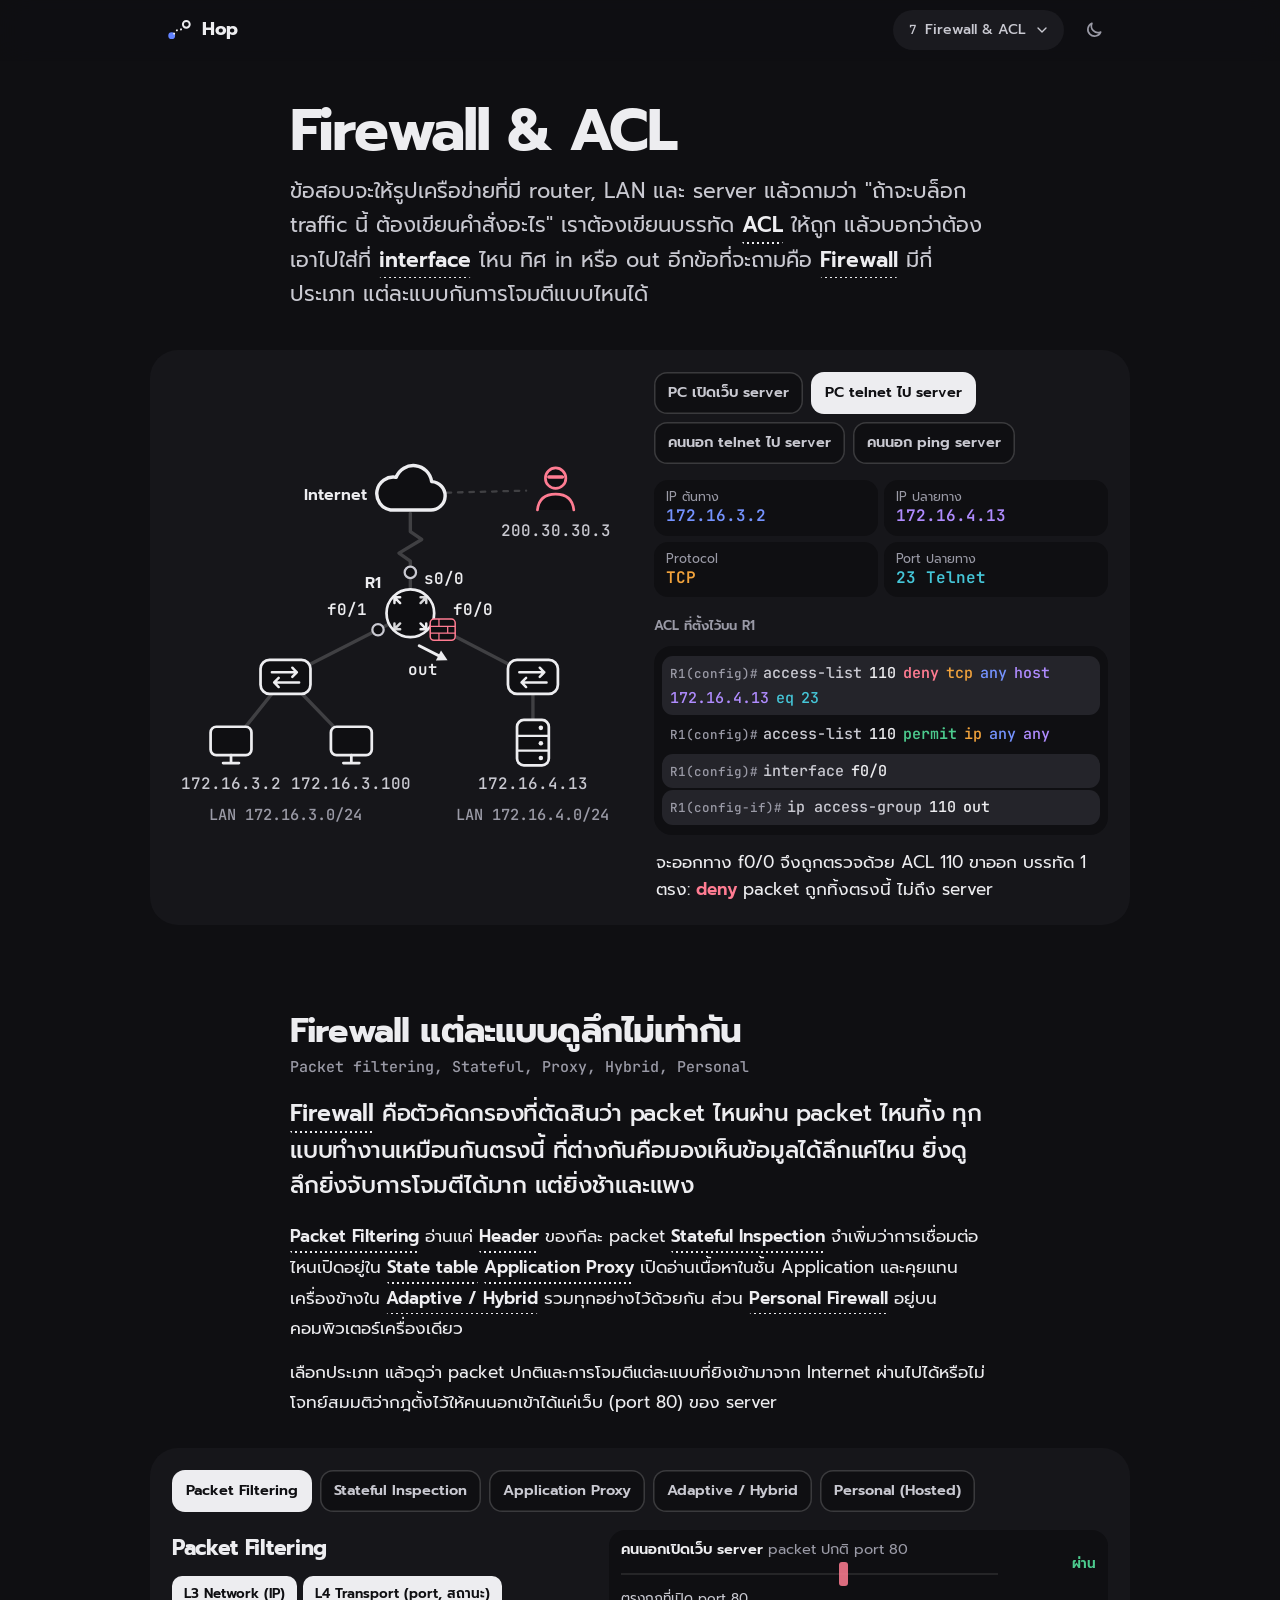
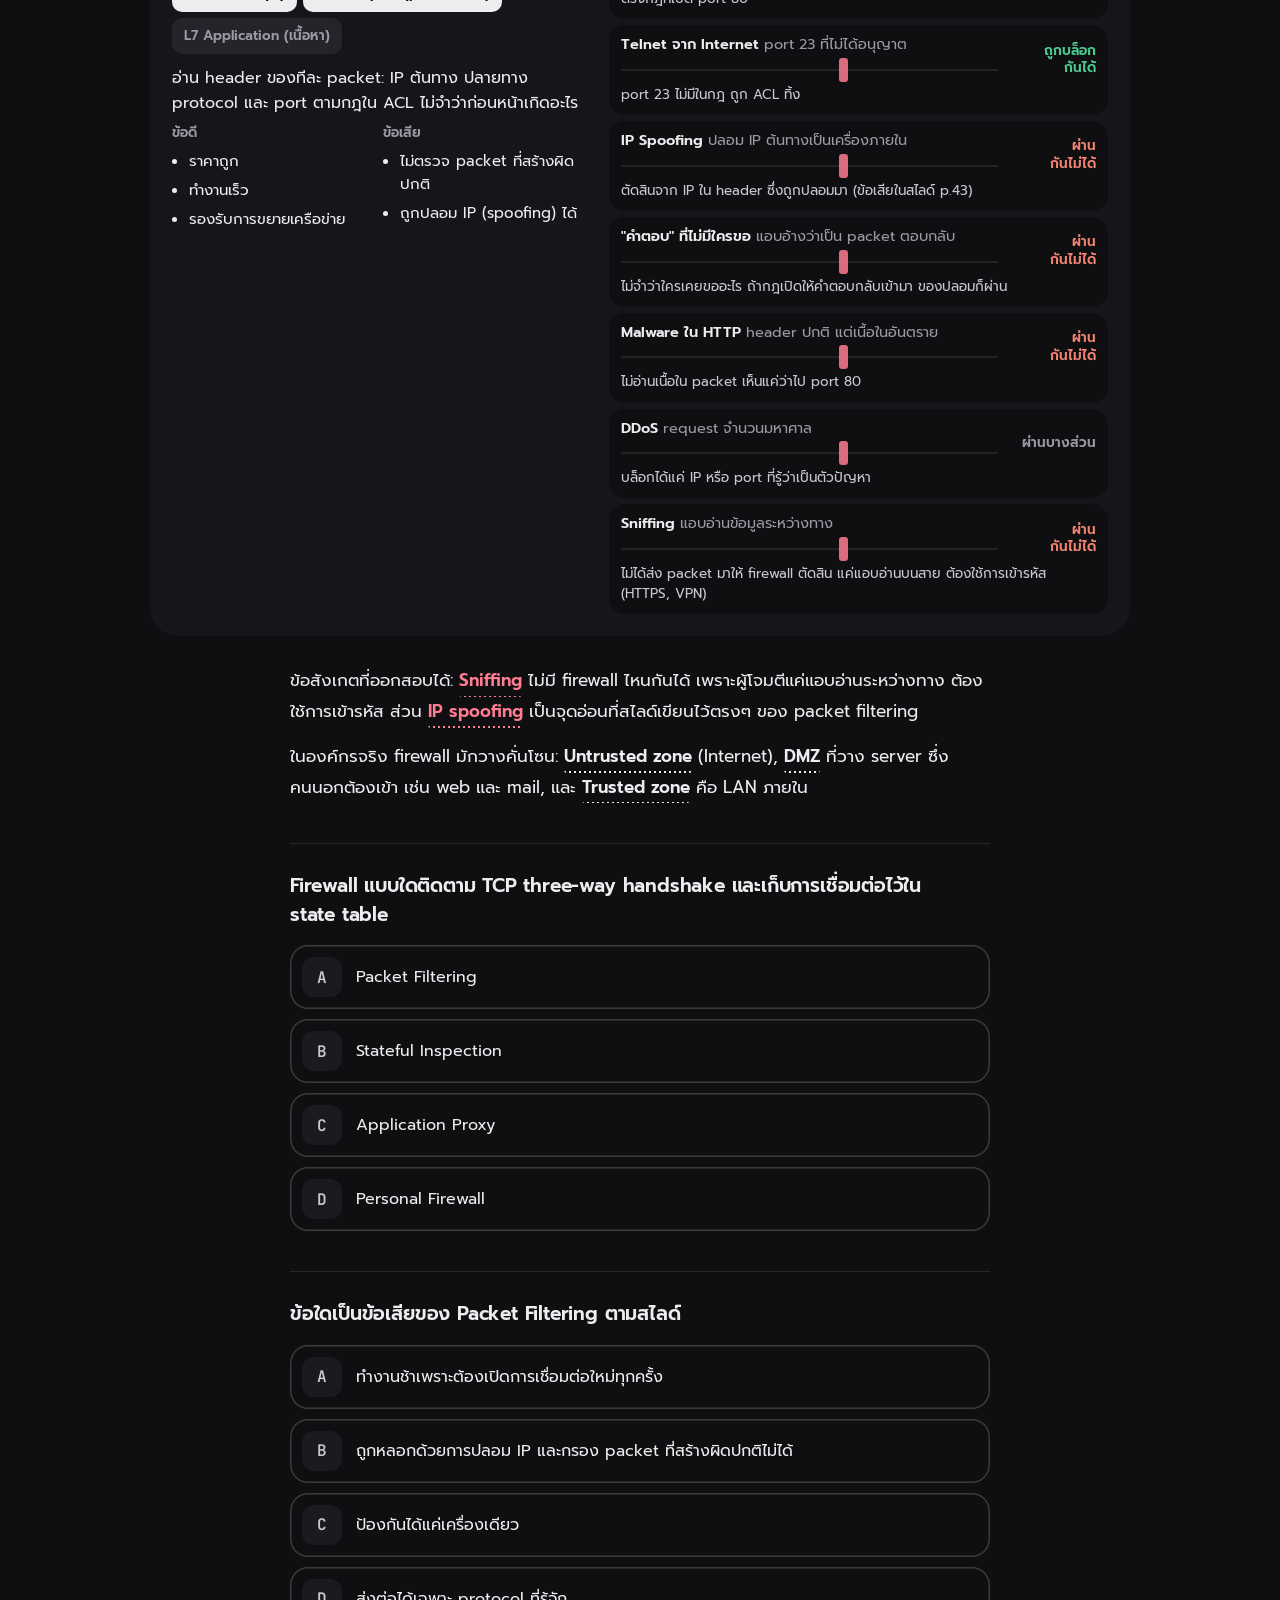
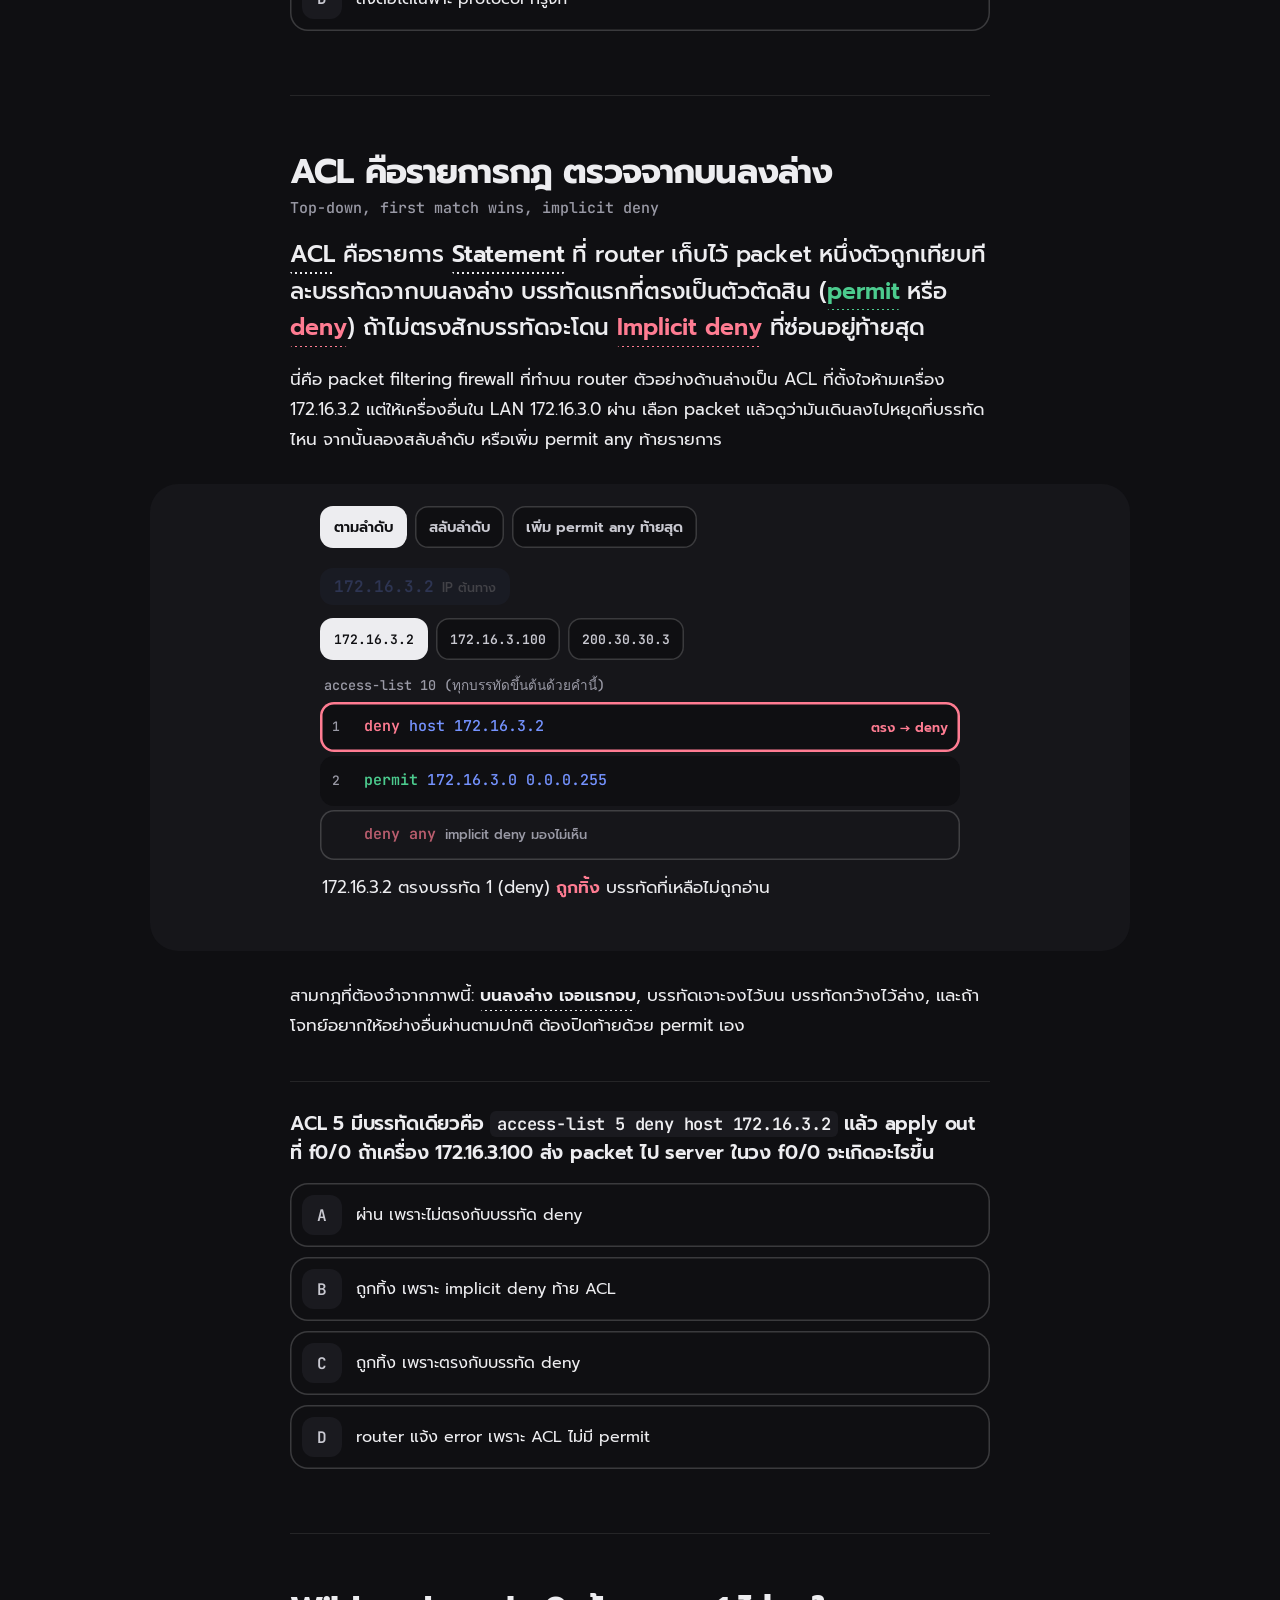
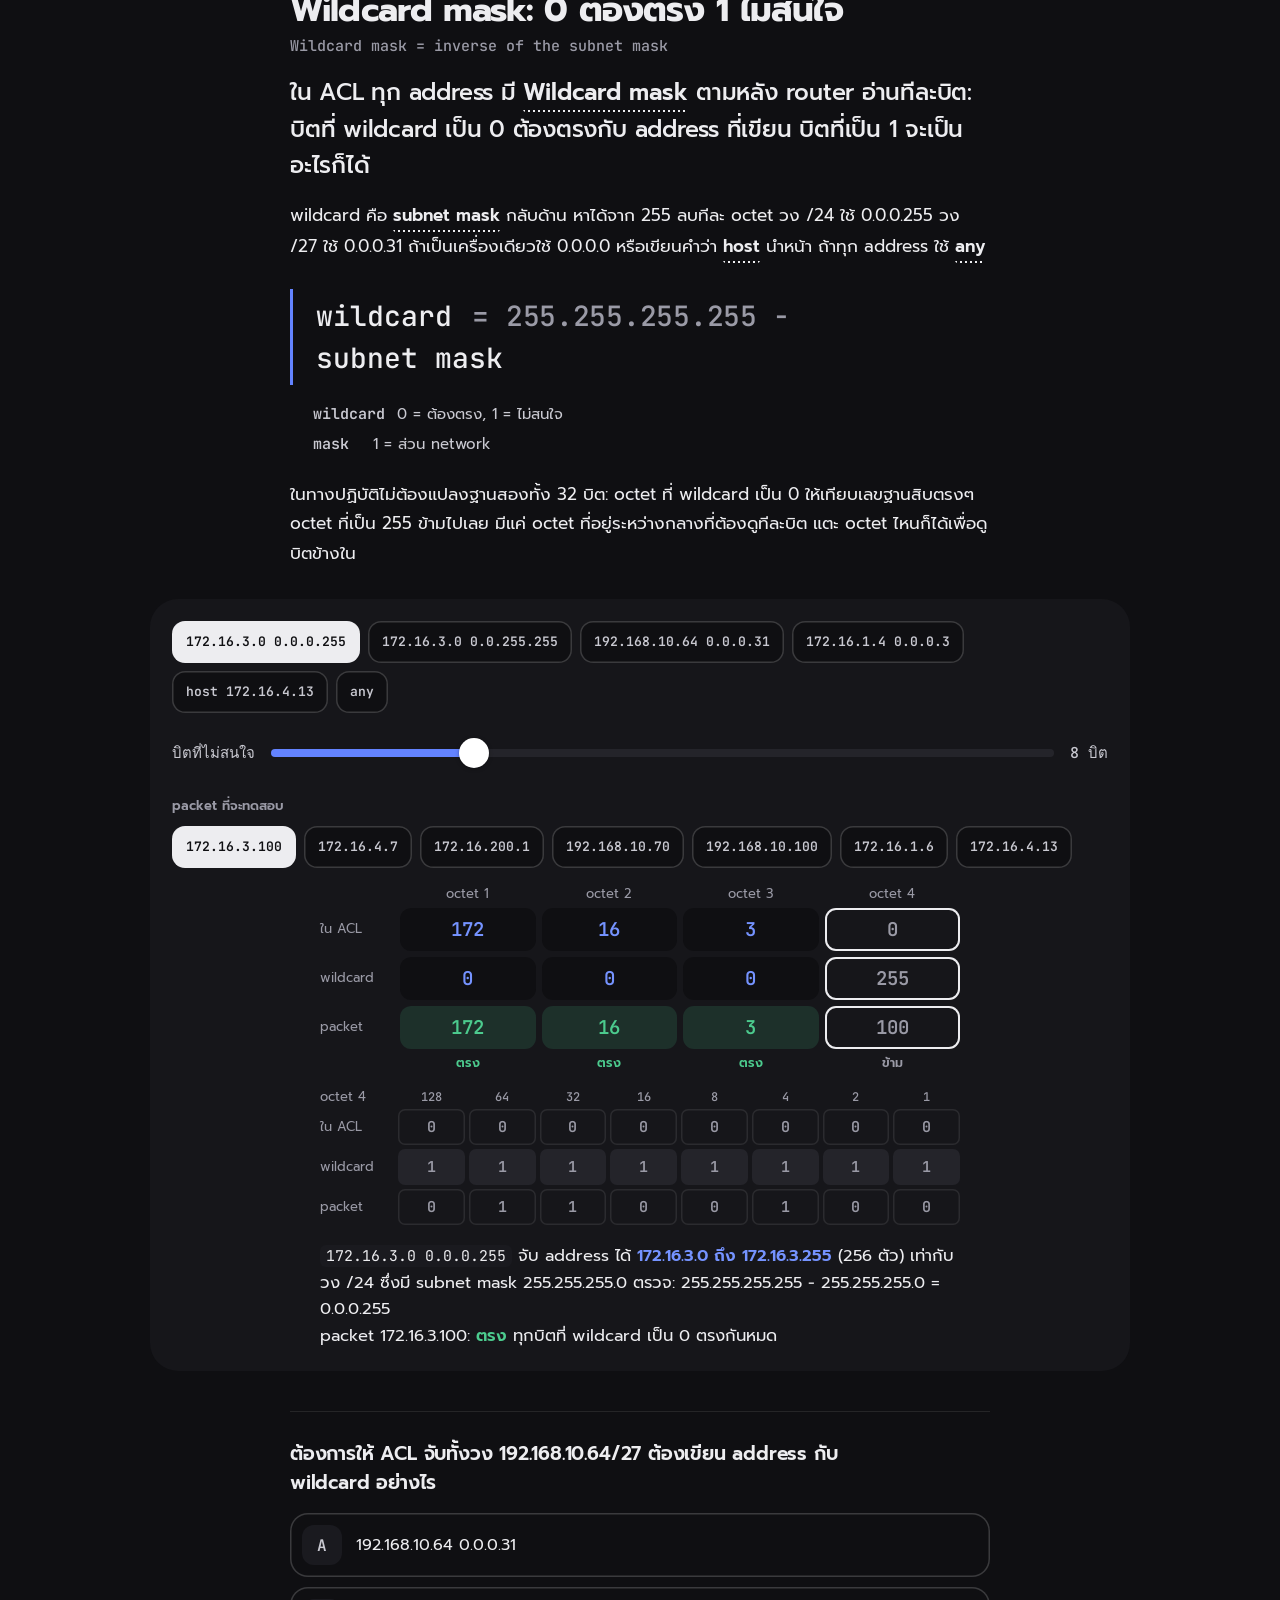
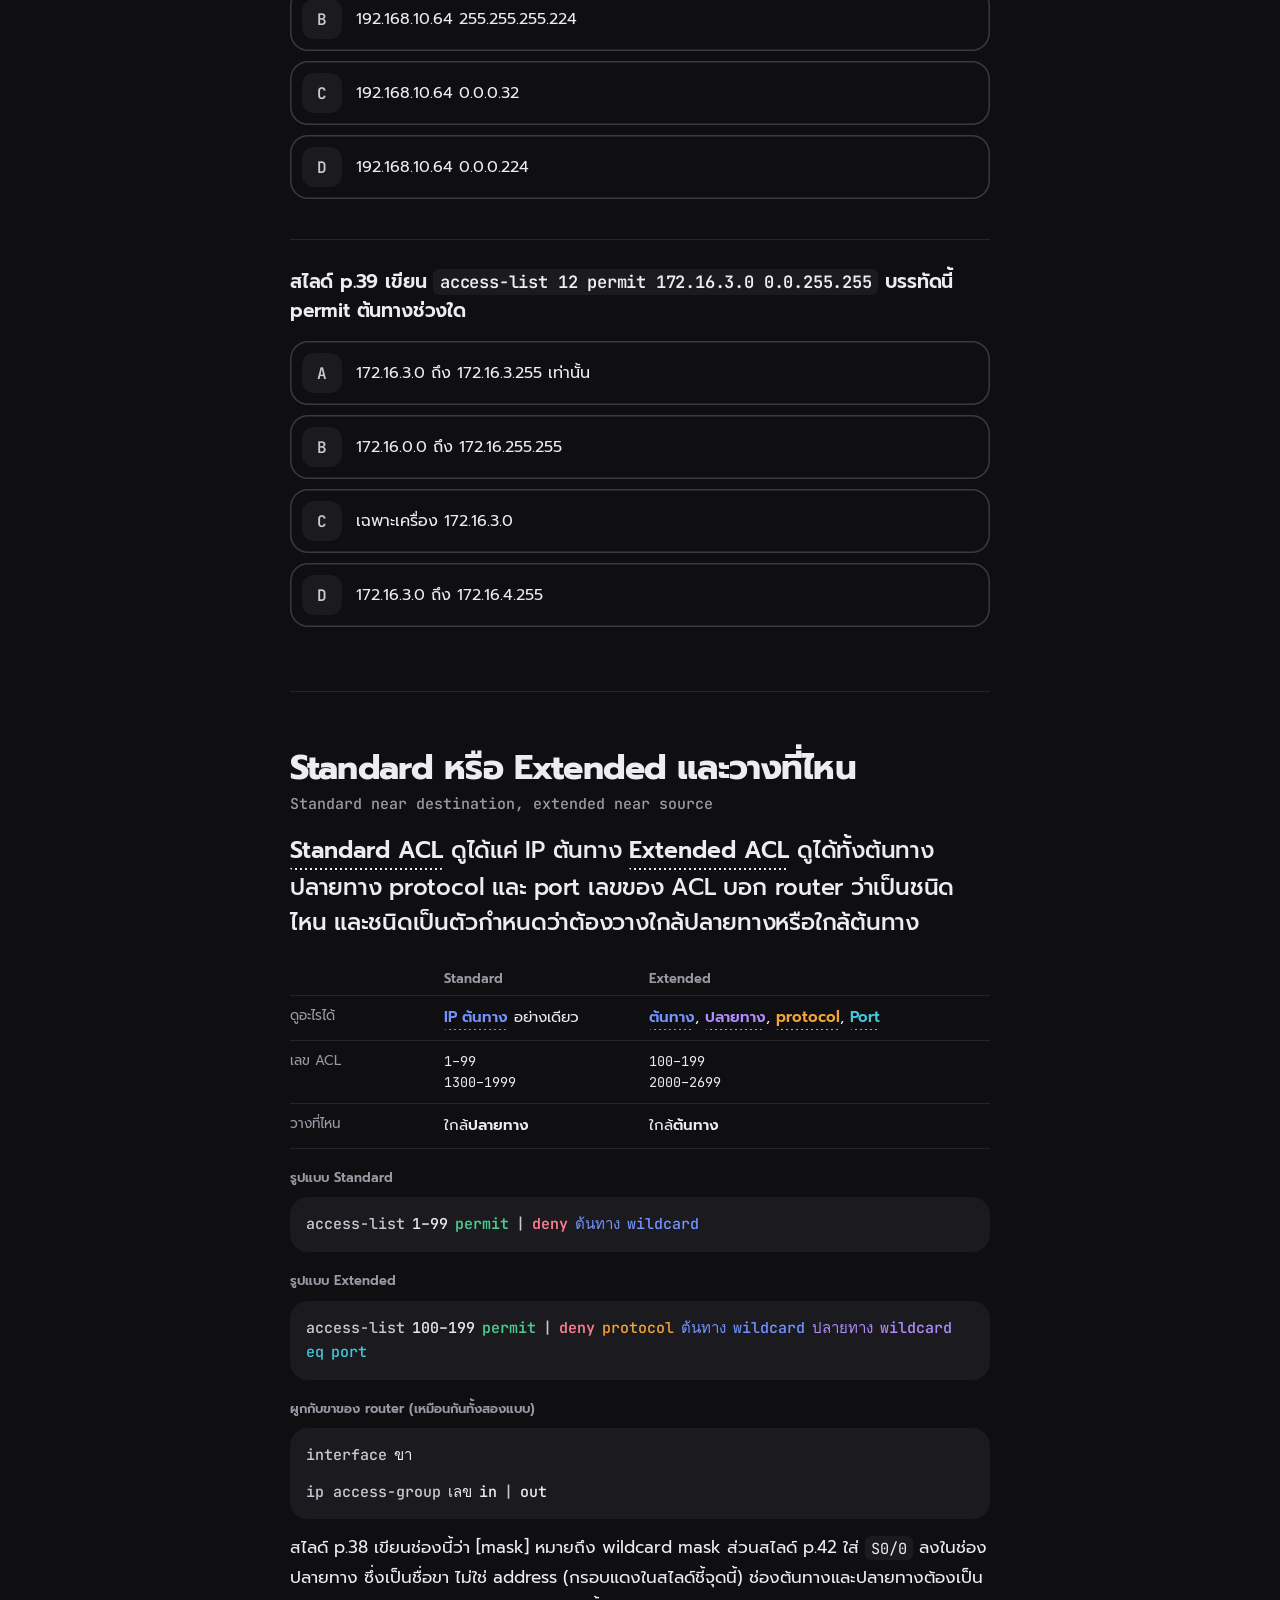
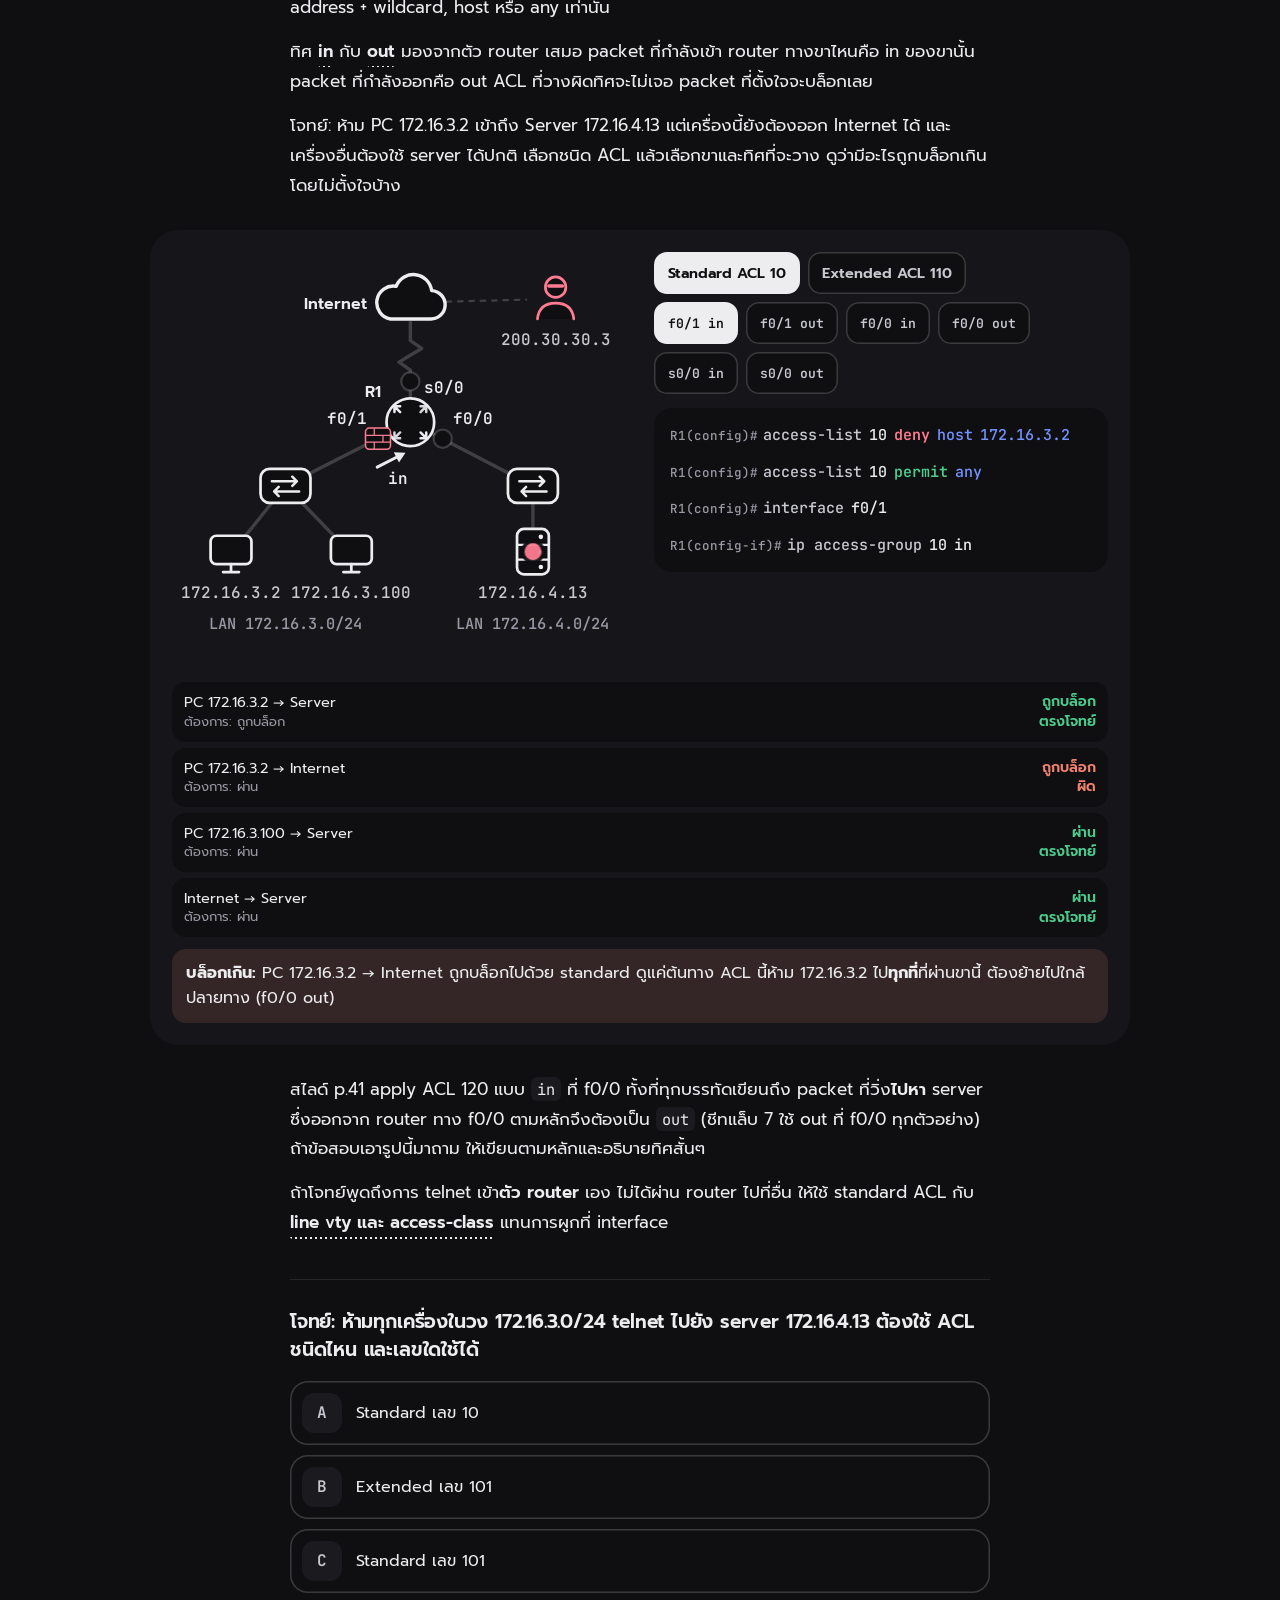
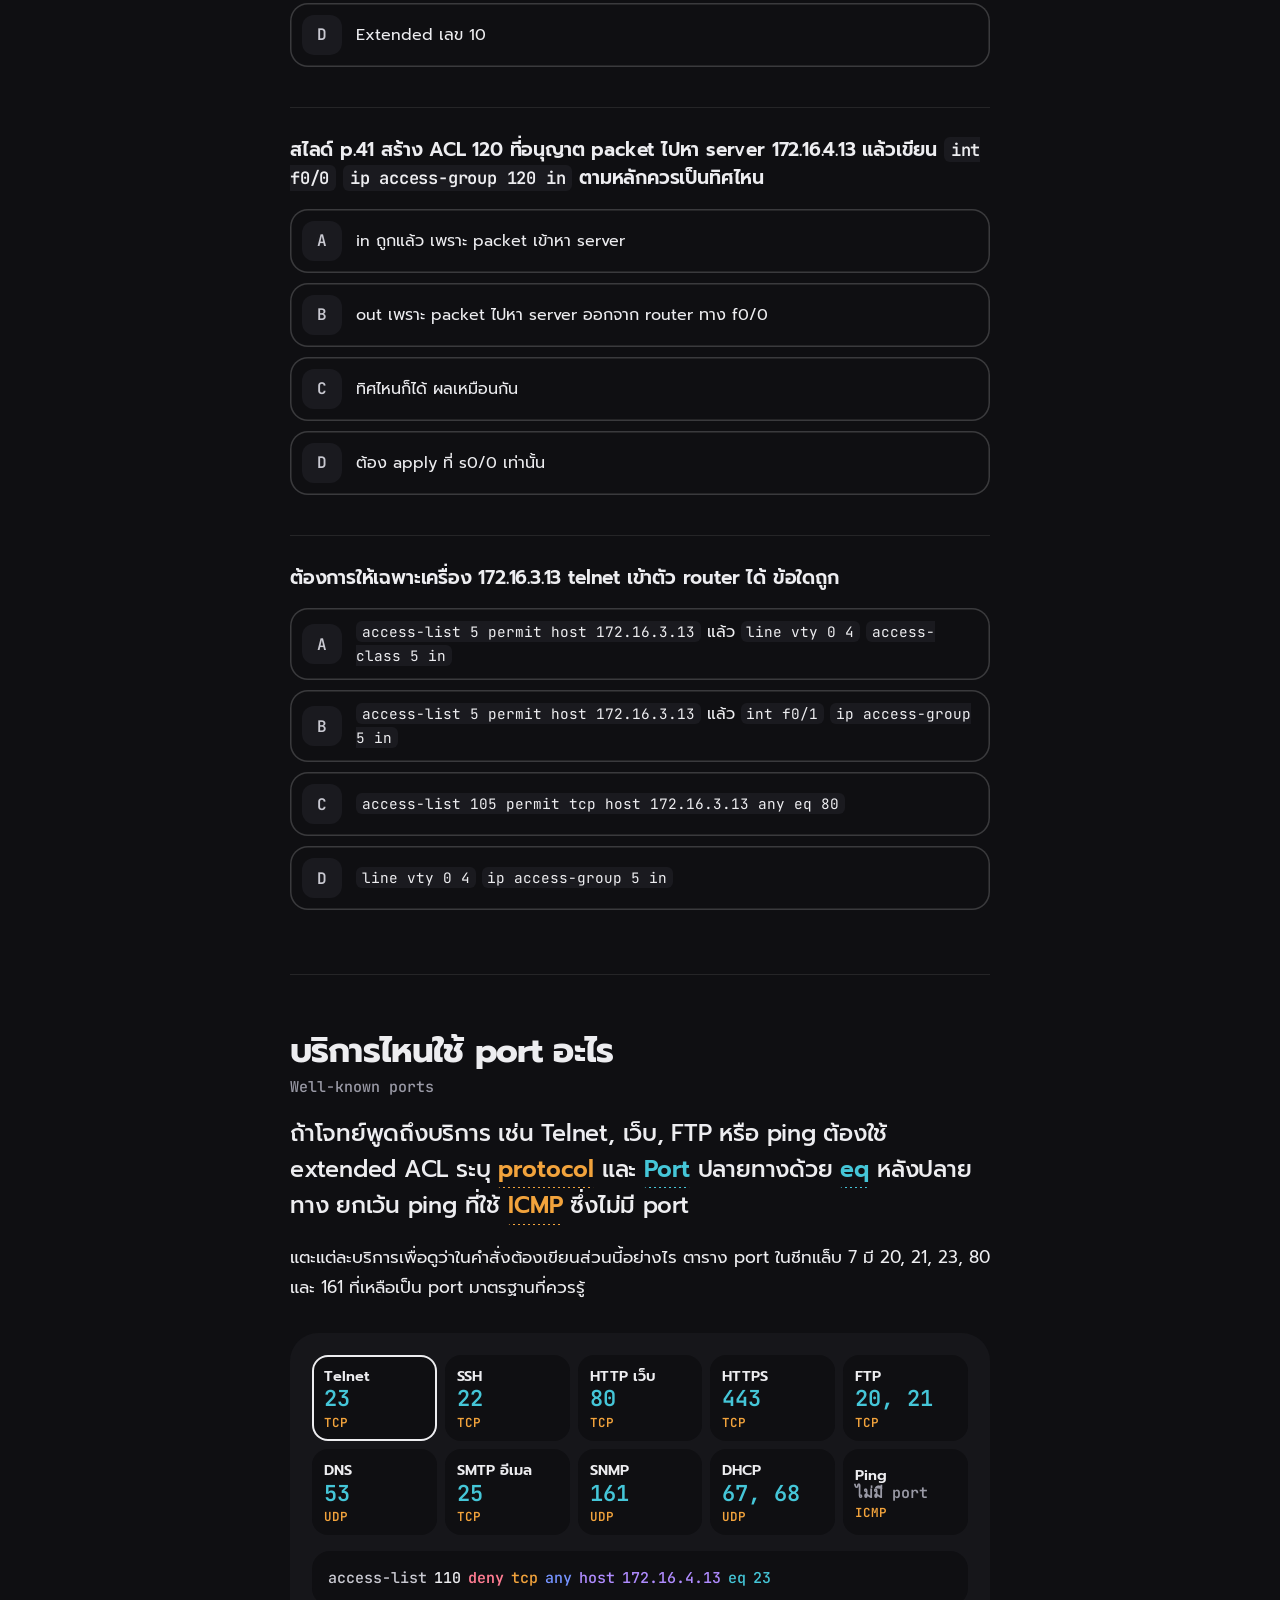
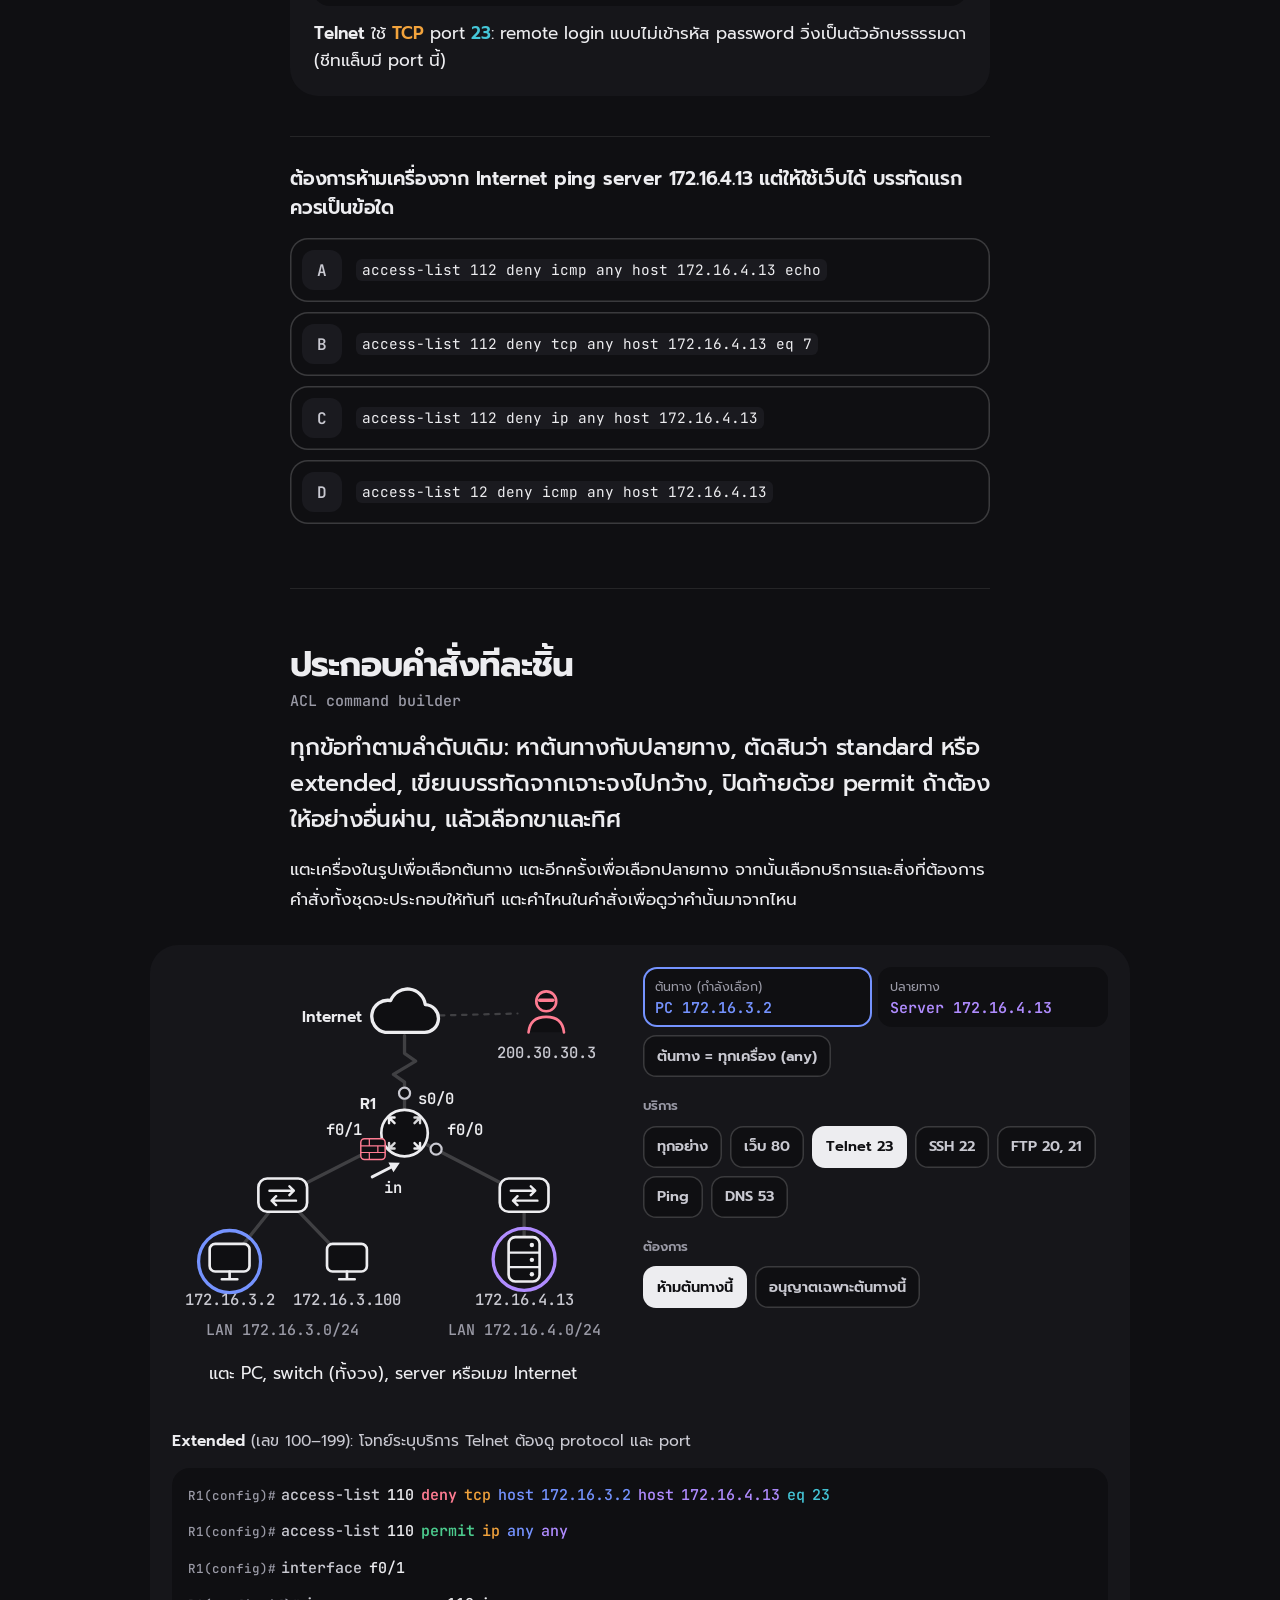
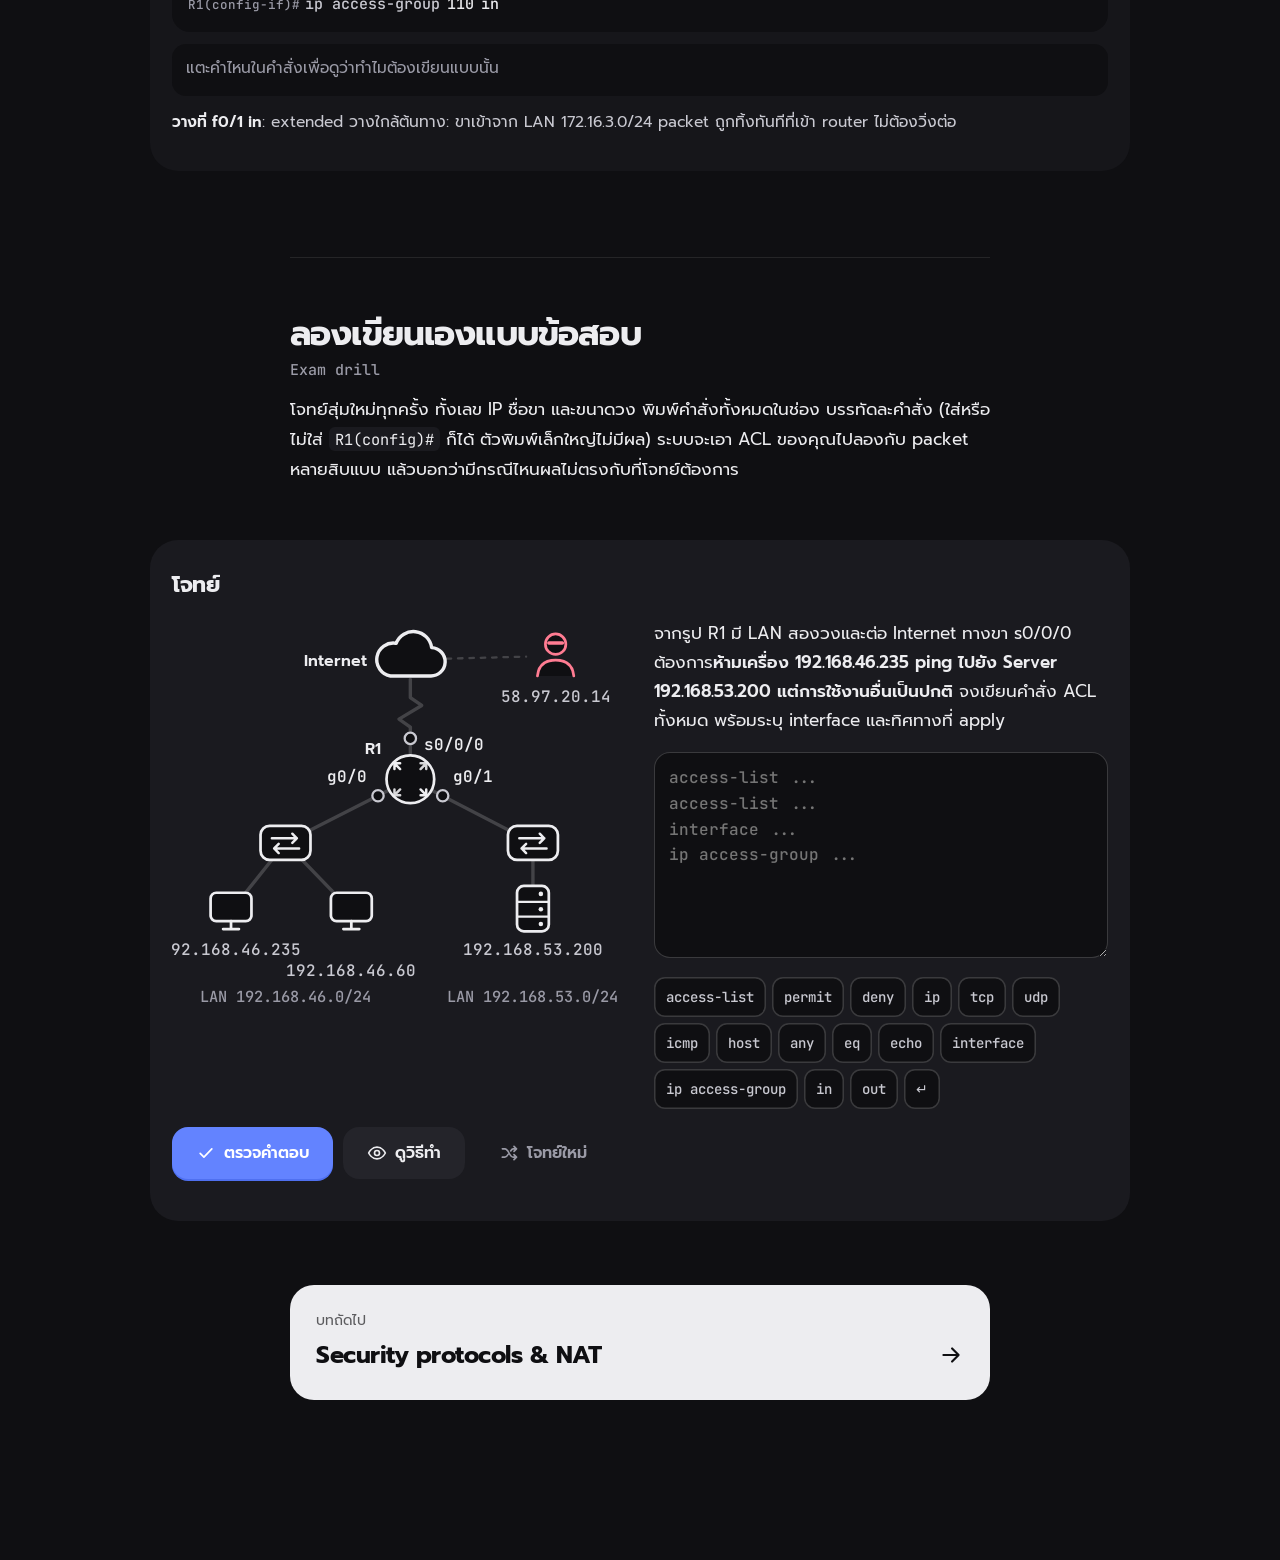
==== commit 5d3035bc: "Chapters 6 and 8: Threats/CIA, Security protocols & NAT; favicon" ====
--- a/acl.html
+++ b/acl.html
@@ -2,6 +2,7 @@
 <html lang="th">
 <head>
 <meta charset="utf-8">
+<link rel="icon" href="favicon.svg" type="image/svg+xml">
 <meta name="viewport" content="width=device-width, initial-scale=1, viewport-fit=cover">
 <title>Firewall &amp; ACL | Hop</title>
 <meta name="theme-color" content="#0F0F12">
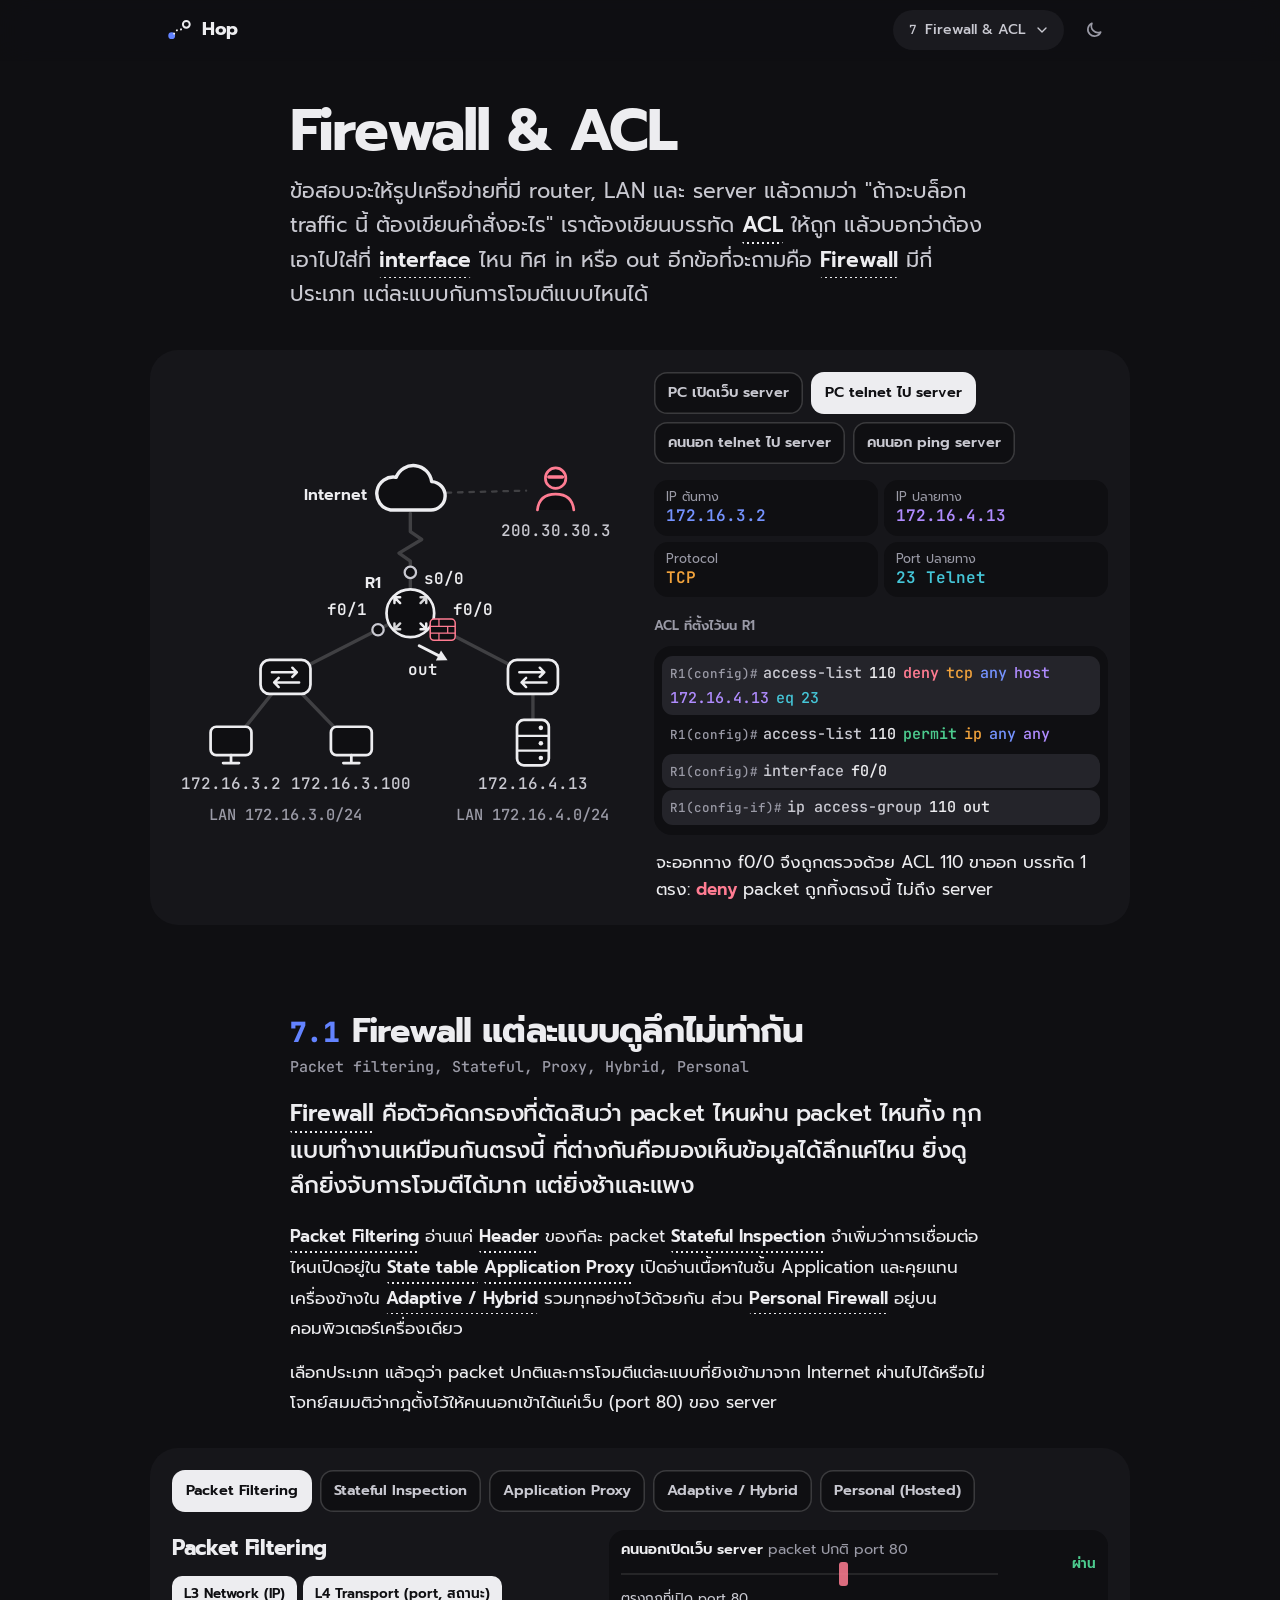
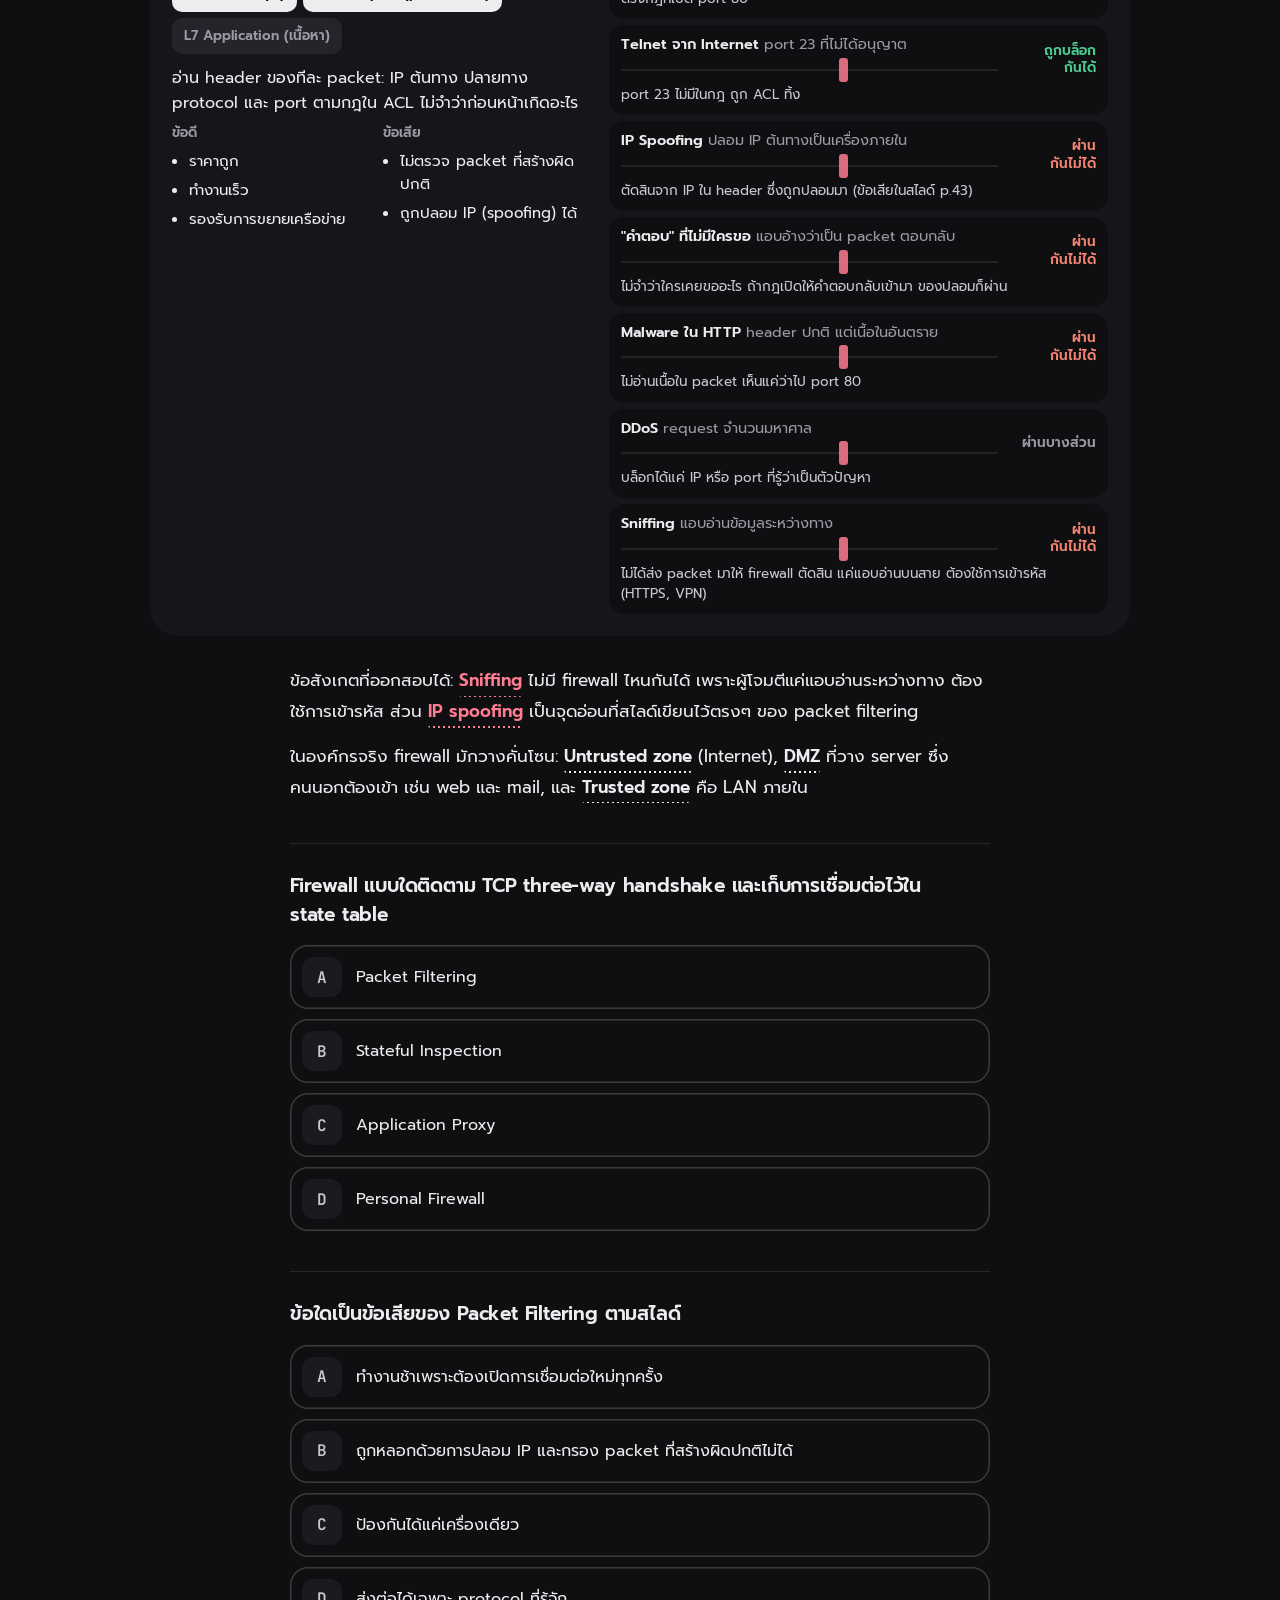
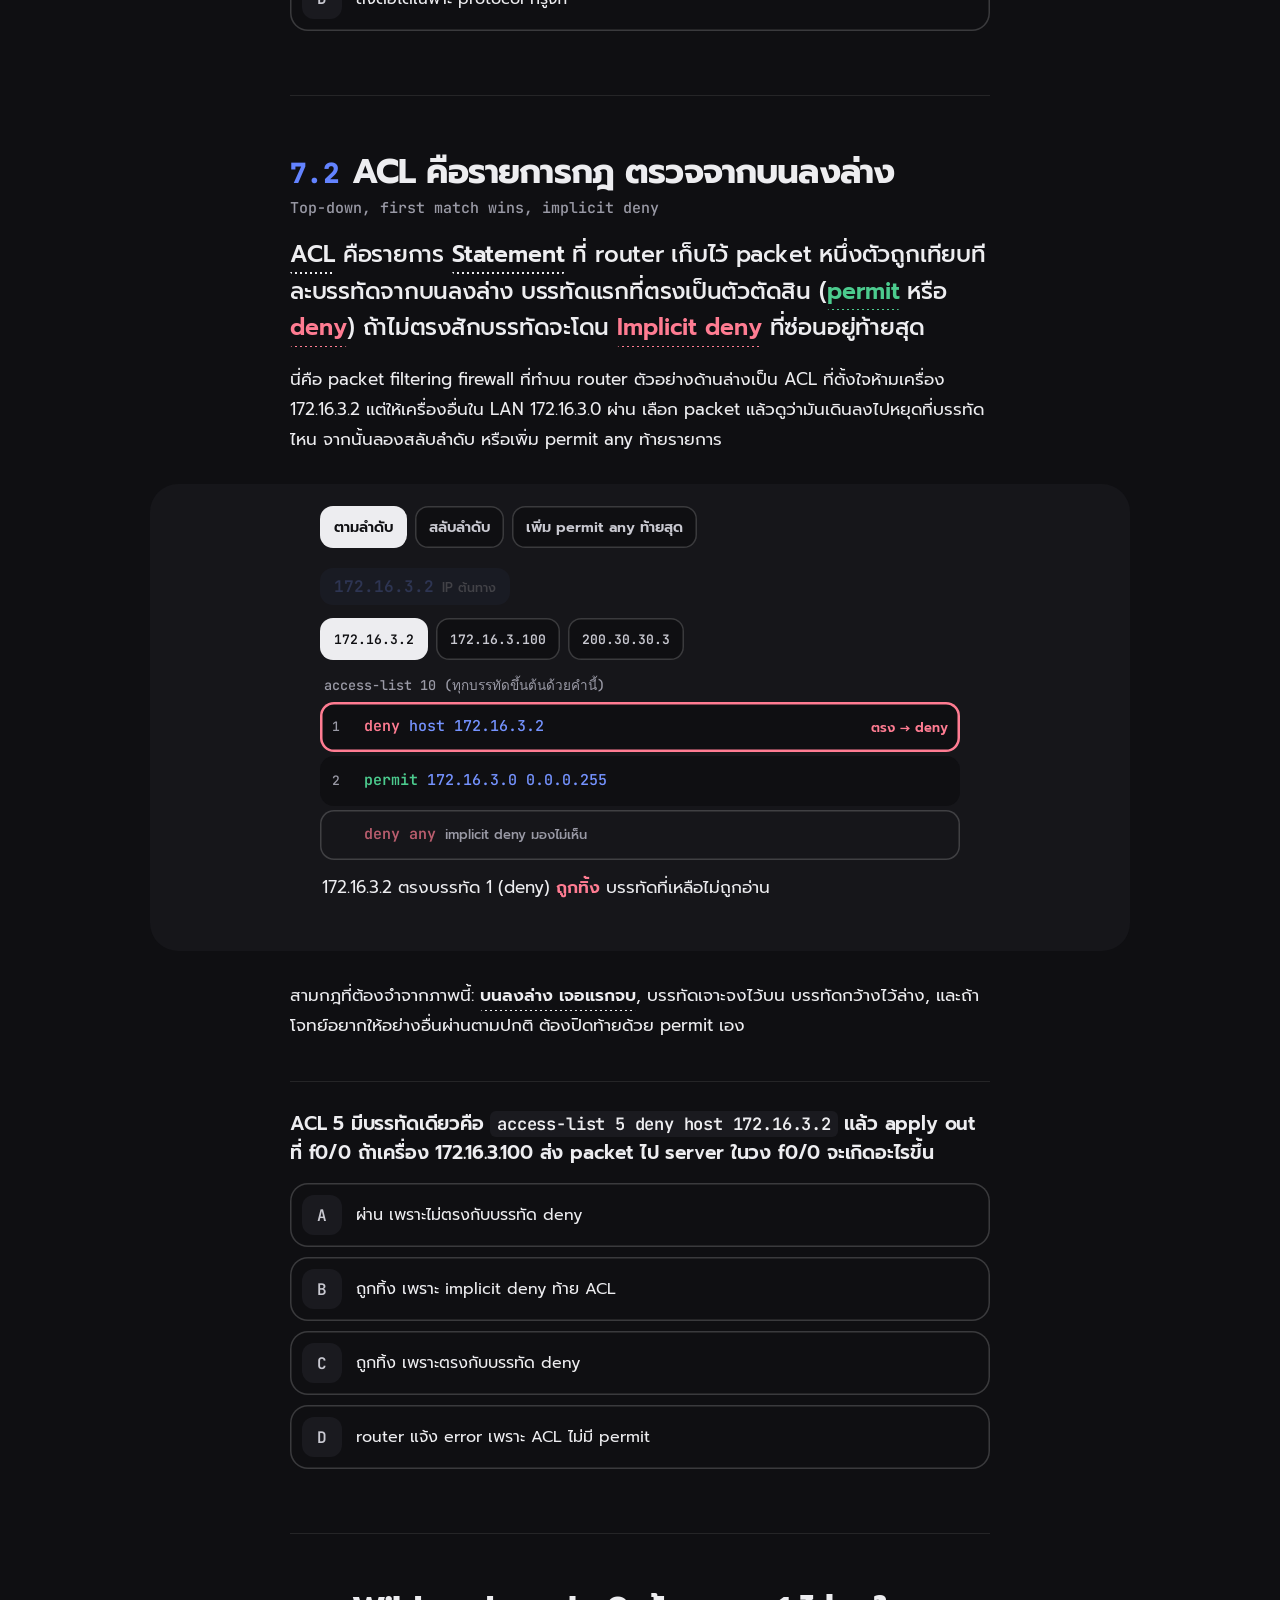
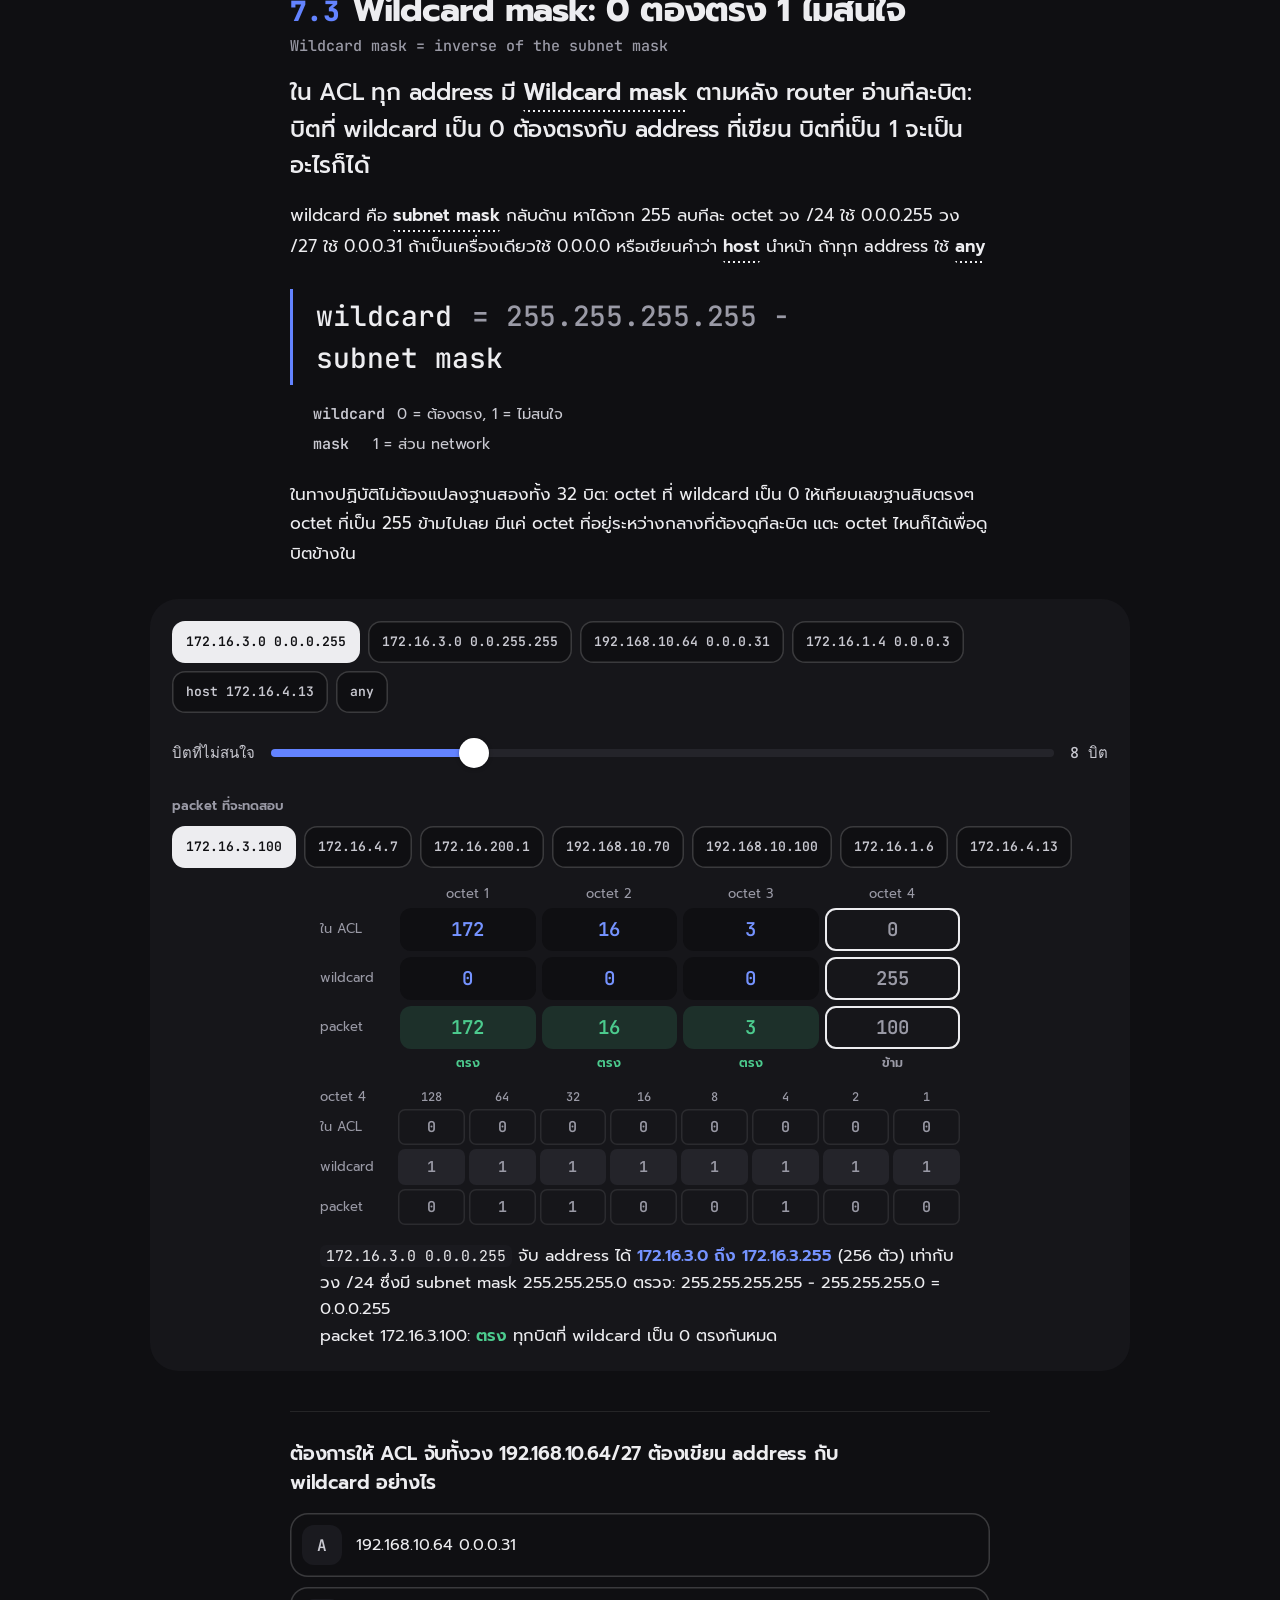
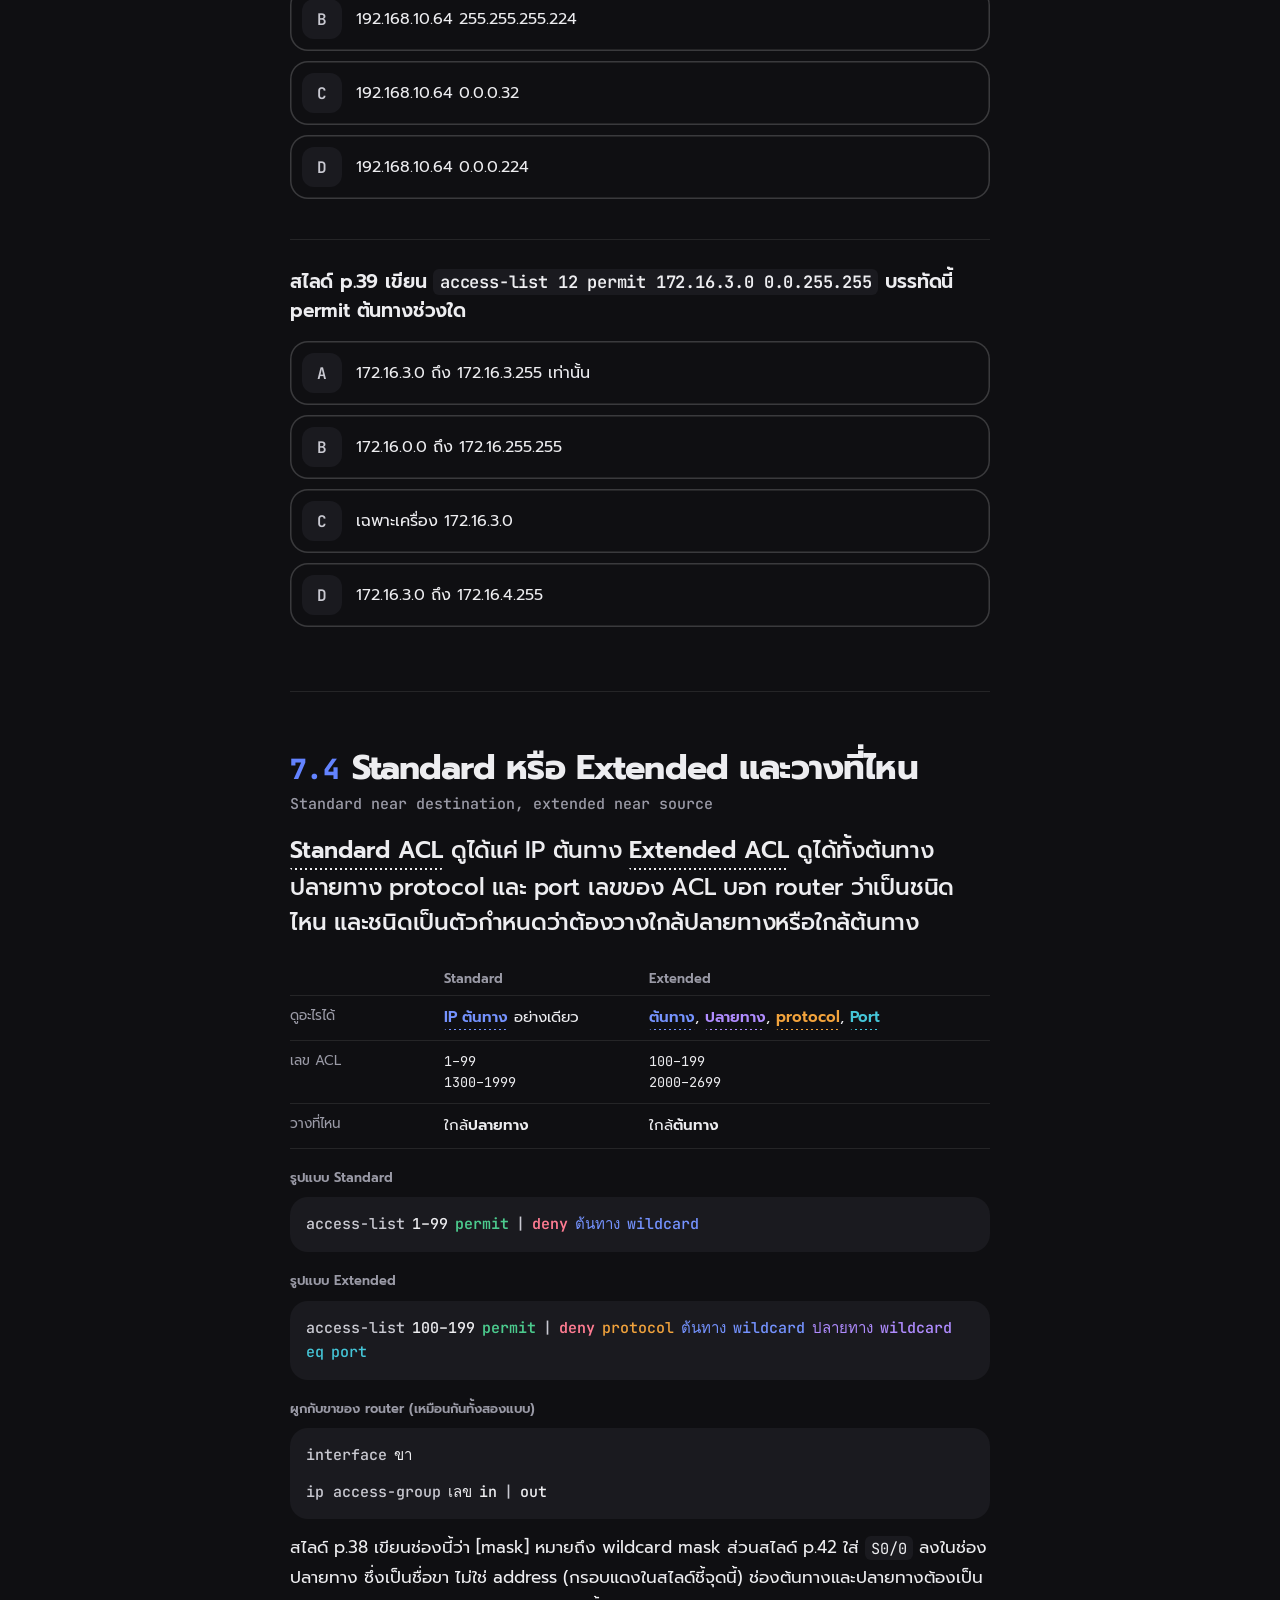
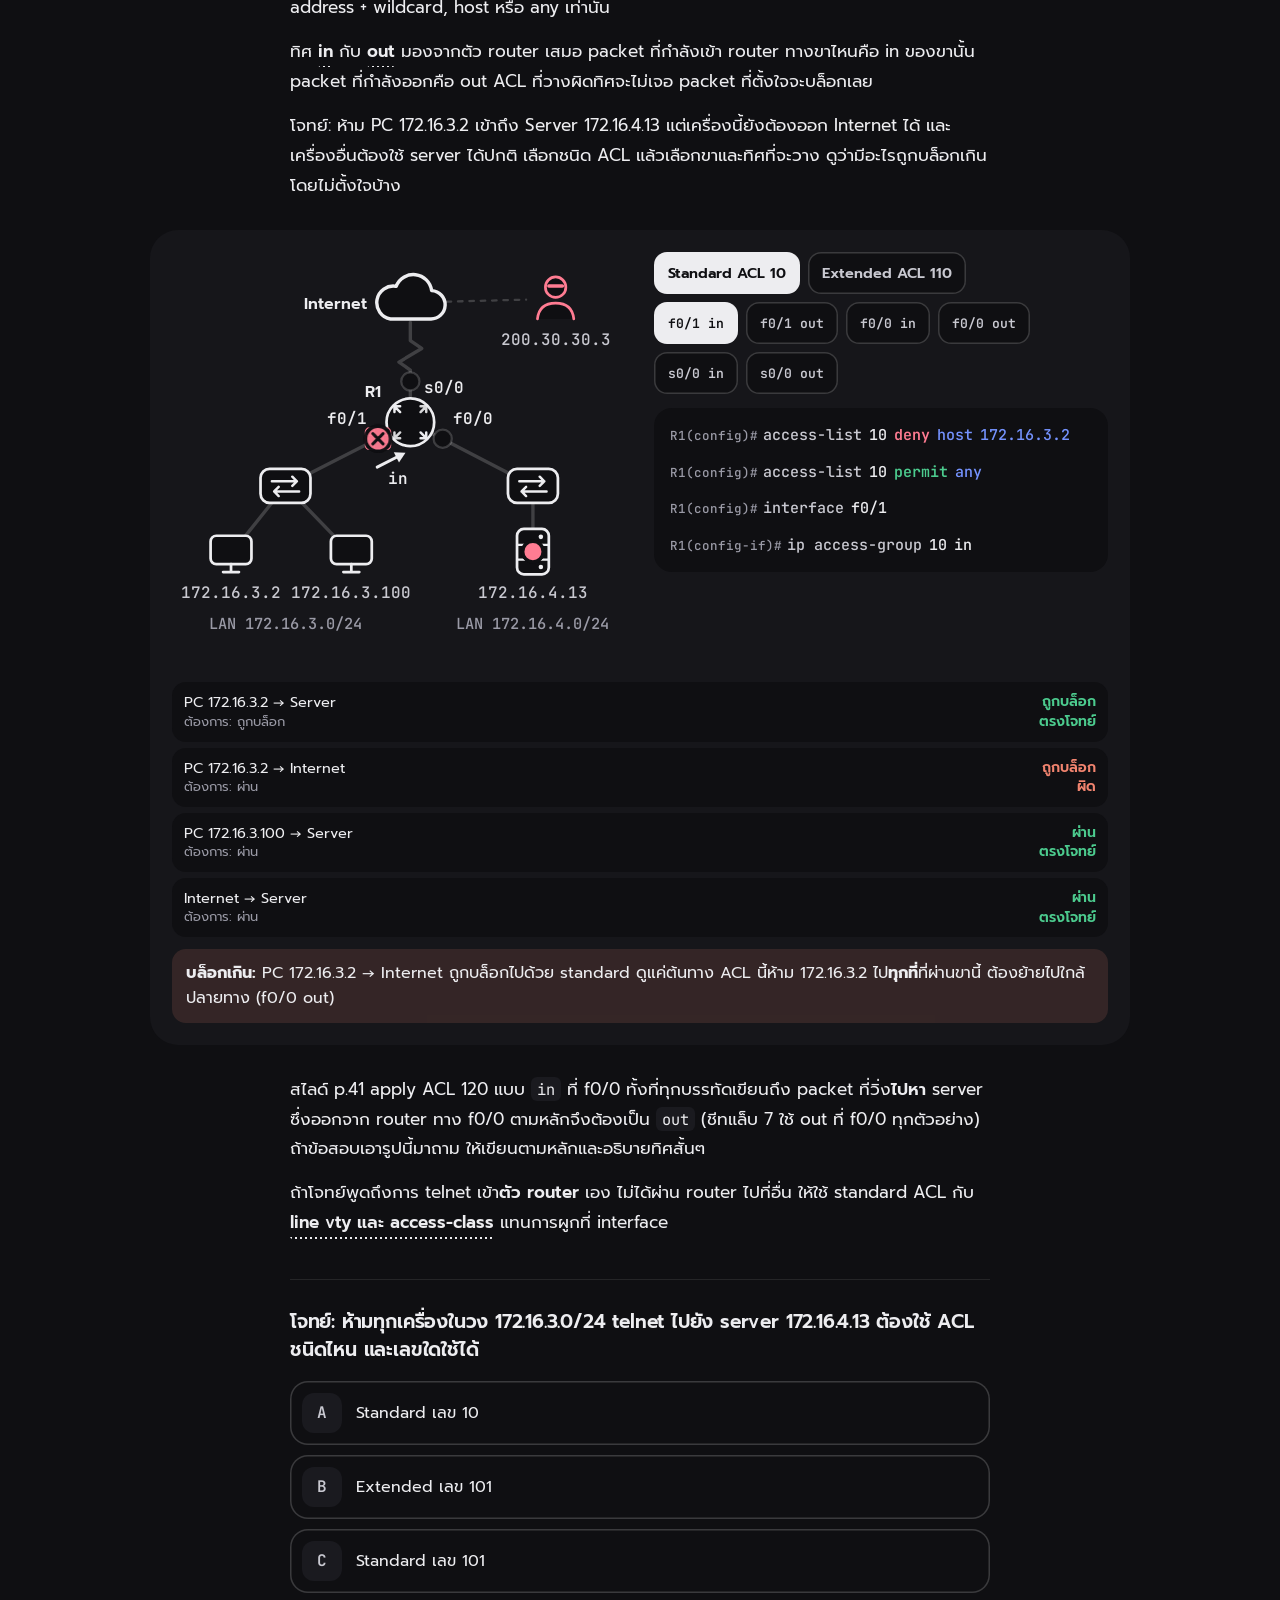
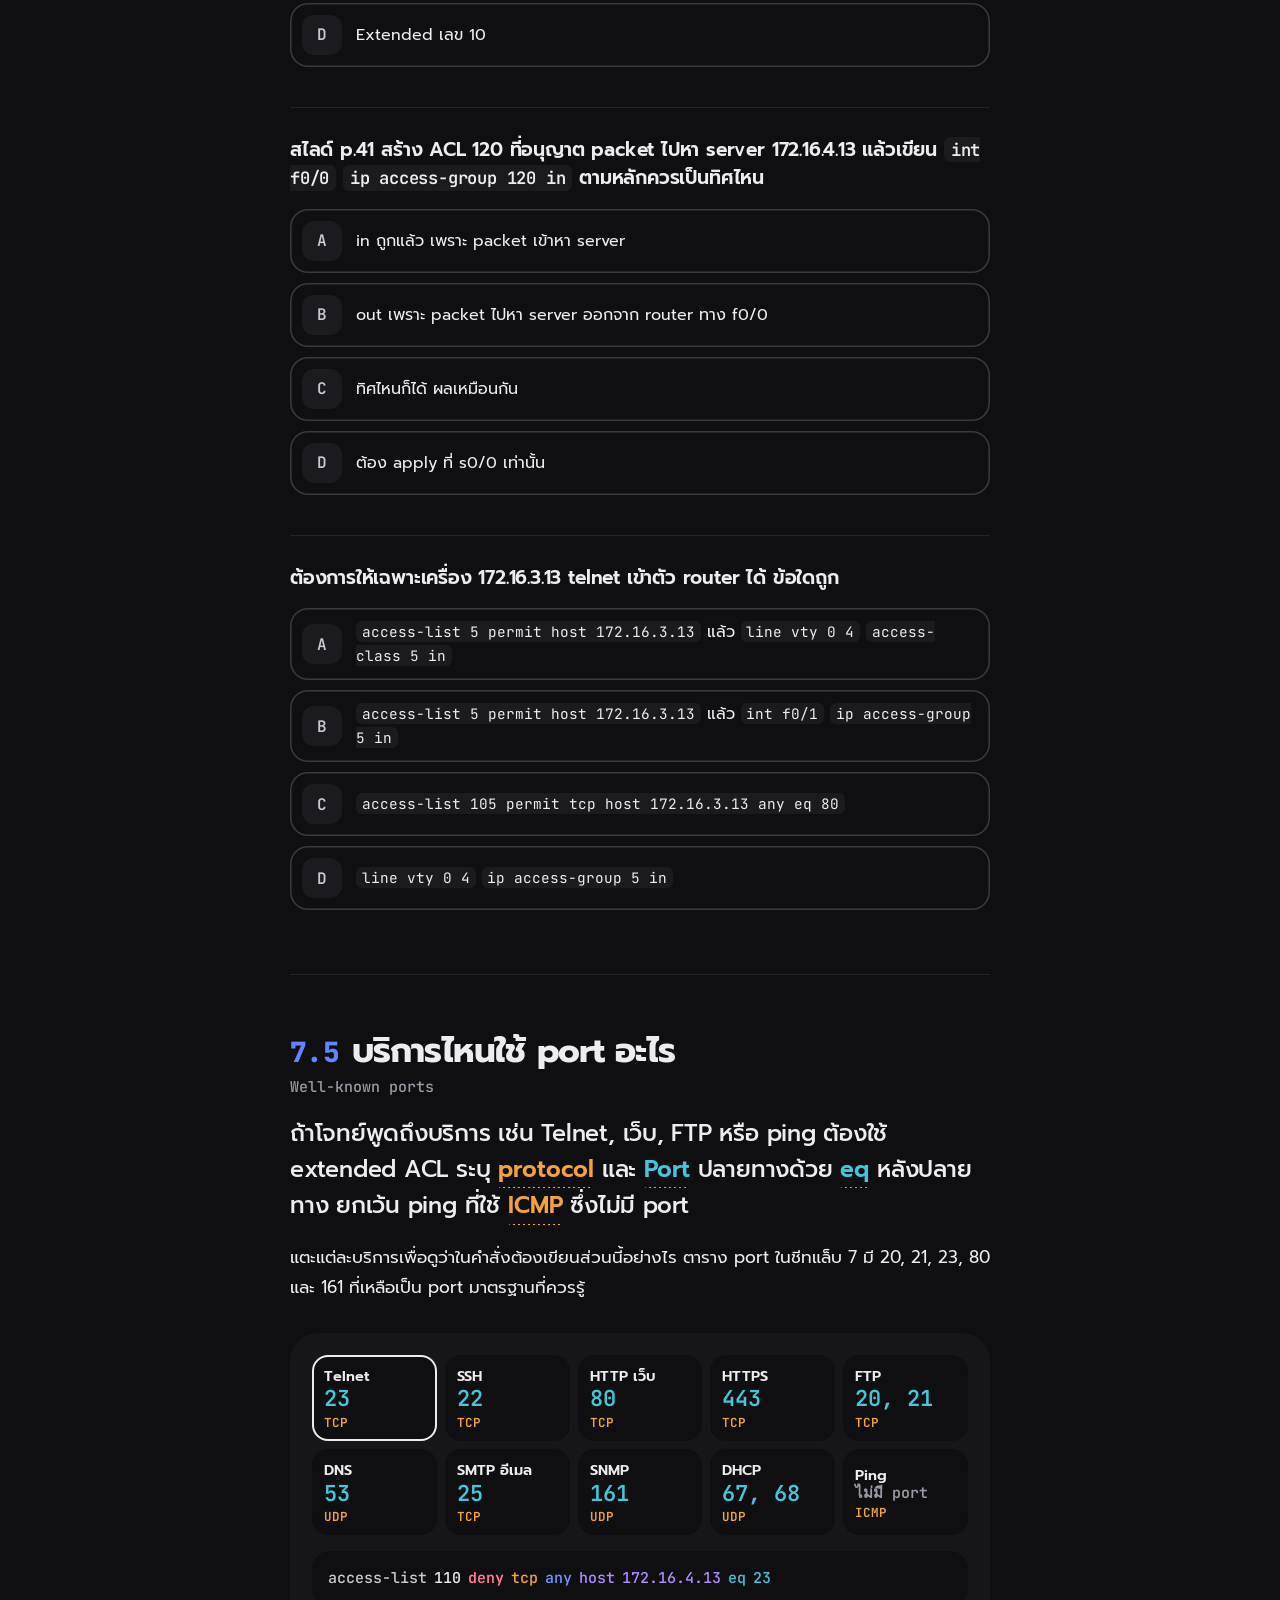
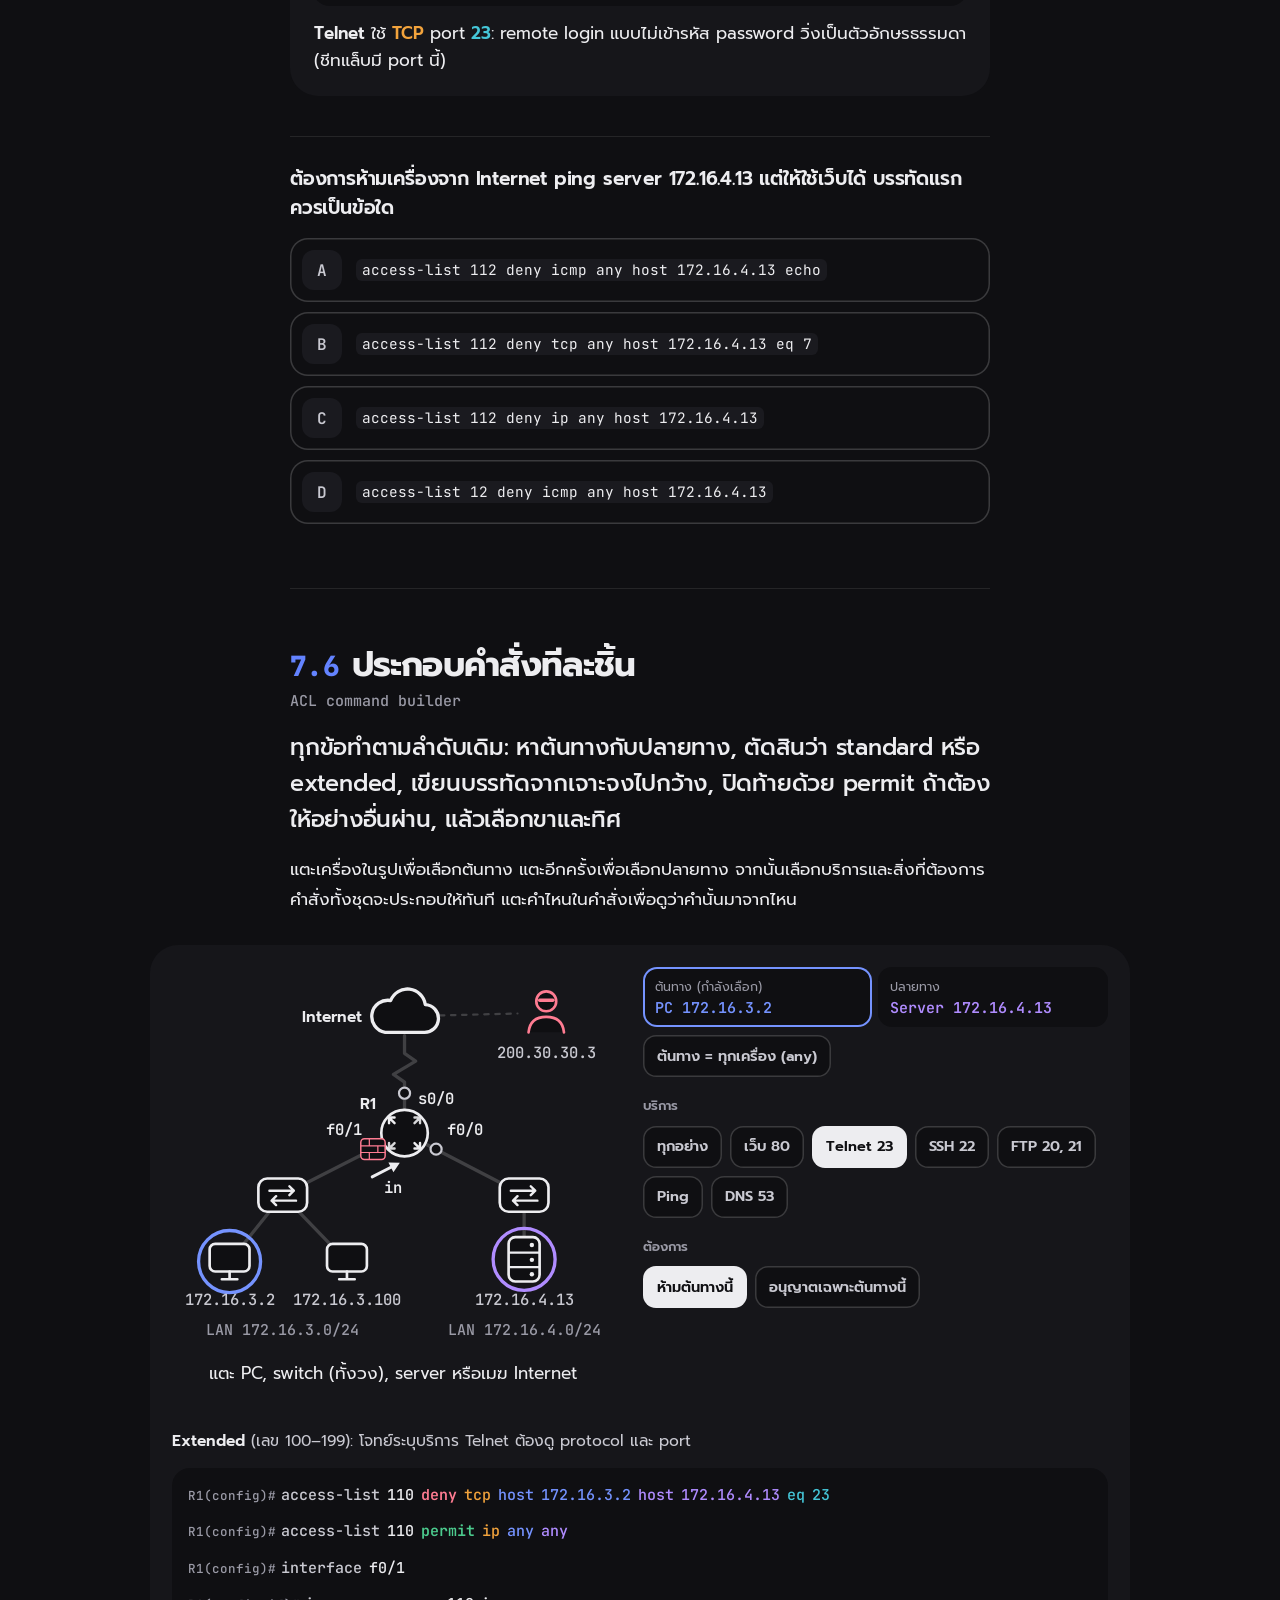
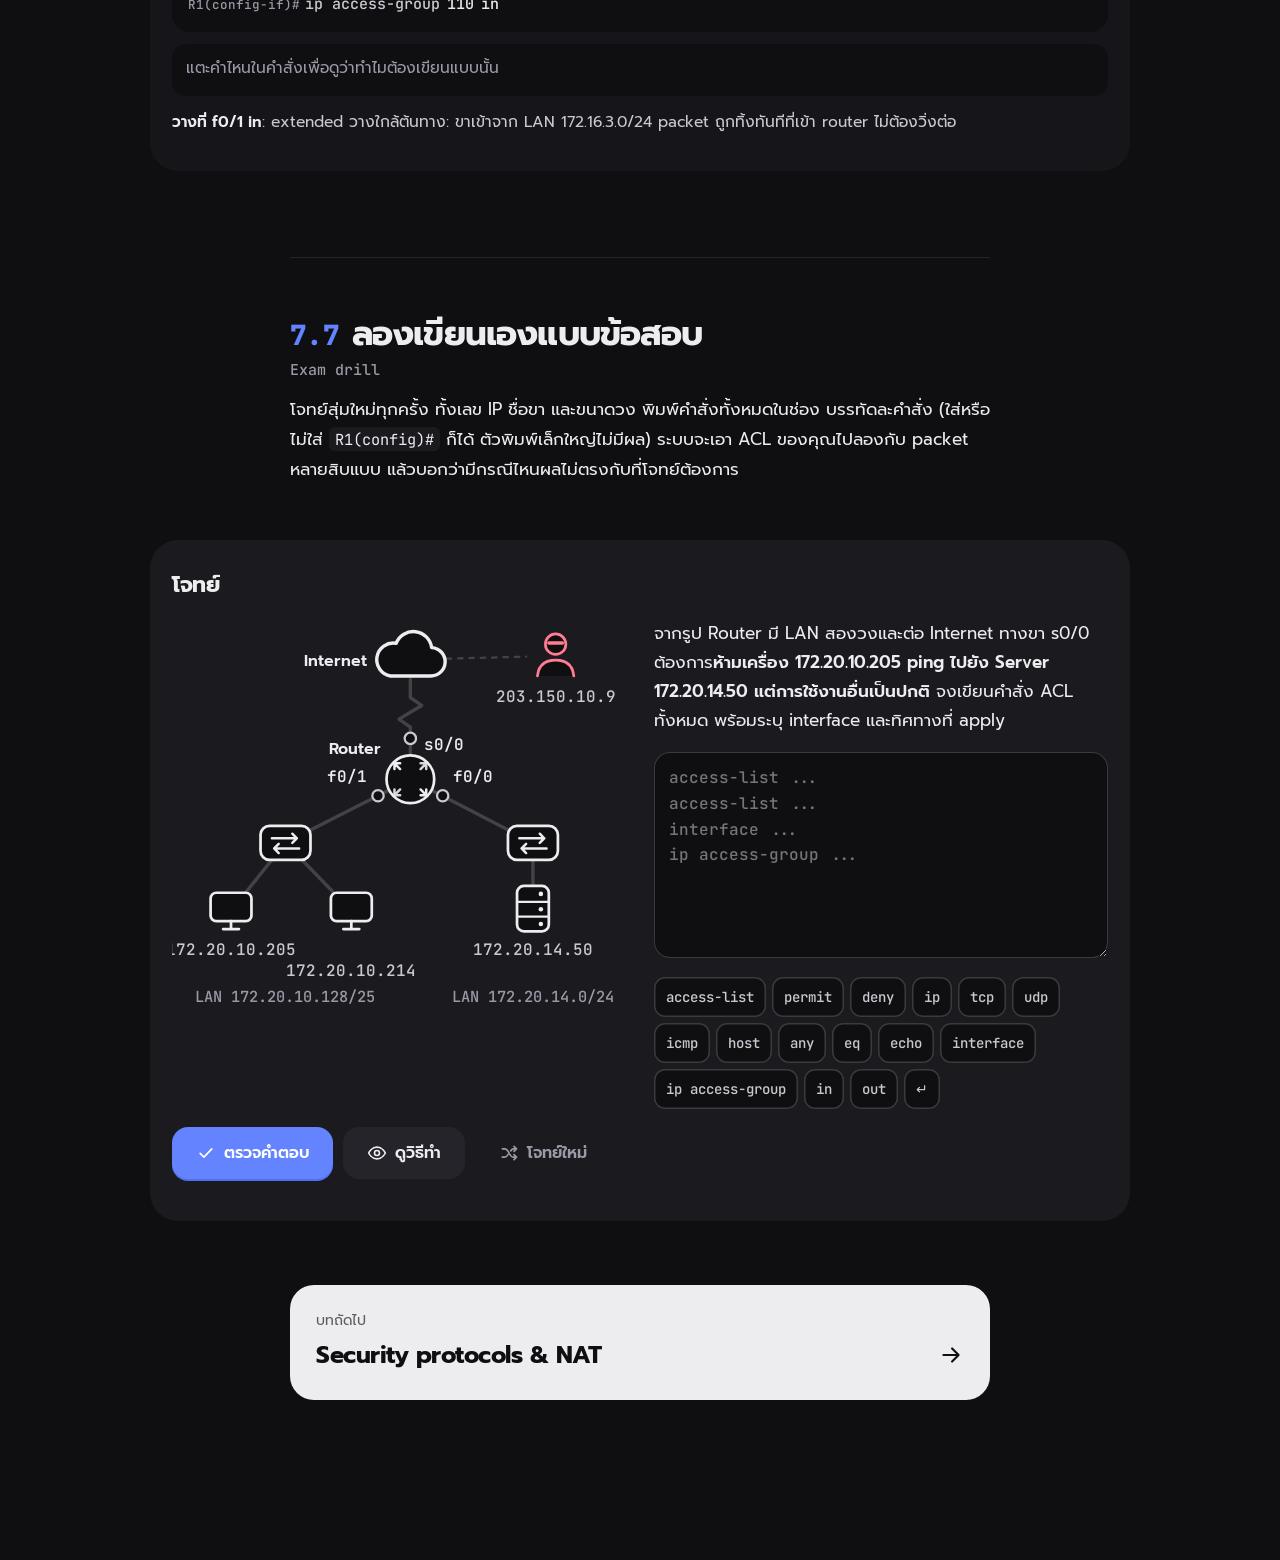
==== commit 9e3767ef: "Bold section numbers" ====
--- a/acl.html
+++ b/acl.html
@@ -8,7 +8,7 @@
 <meta name="theme-color" content="#0F0F12">
 <link rel="preconnect" href="https://fonts.googleapis.com">
 <link rel="preconnect" href="https://fonts.gstatic.com" crossorigin>
-<link rel="stylesheet" href="https://fonts.googleapis.com/css2?family=Prompt:wght@400;500;600;700&family=JetBrains+Mono:wght@400;500;600&display=swap">
+<link rel="stylesheet" href="https://fonts.googleapis.com/css2?family=Prompt:wght@400;500;600;700&family=JetBrains+Mono:wght@400;500;600;700;800&display=swap">
 <link rel="stylesheet" href="assets/core.css">
 <link rel="stylesheet" href="assets/ip.css">
 <link rel="stylesheet" href="assets/acl.css">
--- a/assets/core.css
+++ b/assets/core.css
@@ -126,6 +126,8 @@
 /* controls */
 .btn { height: 52px; padding: 0 24px; border-radius: 16px; font-weight: 600; font-size: 16px; background: var(--surface-2); display: inline-flex; align-items: center; justify-content: center; gap: 8px; transition: transform 140ms var(--ease), background-color 160ms ease; }
 .btn:active { transform: scale(.97); }
+.btn svg { width: 18px; height: 18px; flex: none; }
+.btn { white-space: nowrap; }
 .btn.primary { background: var(--accent); color: var(--on-accent); box-shadow: 0 2px 0 var(--accent-press); }
 .btn.small { height: 42px; padding: 0 16px; font-size: 14px; border-radius: 13px; }
 .btn.ghost { background: transparent; color: var(--muted); }
@@ -255,3 +257,10 @@
 
 .toast { position: fixed; left: 50%; bottom: calc(24px + env(safe-area-inset-bottom, 0px)); transform: translate(-50%, 20px); opacity: 0; background: var(--ink); color: var(--bg); padding: 12px 18px; border-radius: 14px; font-size: 15px; z-index: 60; transition: transform 240ms var(--ease), opacity 200ms ease; pointer-events: none; }
 .toast.on { transform: translate(-50%, 0); opacity: 1; }
+
+/* section numbers n.m / n.m.k */
+.idea h2 .num { font: 800 .82em var(--mono); color: var(--accent); margin-right: .45em; letter-spacing: -.02em; }
+.idea h3 .num { font: 800 .88em var(--mono); color: var(--accent); margin-right: .5em; }
+.menu .toc { display: grid; gap: 1px; padding: 2px 0 10px 56px; }
+.menu .toc a { display: flex; gap: 10px; align-items: baseline; padding: 7px 12px; border-radius: 10px; font-size: 14px; line-height: 1.4; color: var(--ink-2); }
+.menu .toc a b { font: 800 13px var(--mono); color: var(--accent); flex: none; min-width: 2.4em; }
